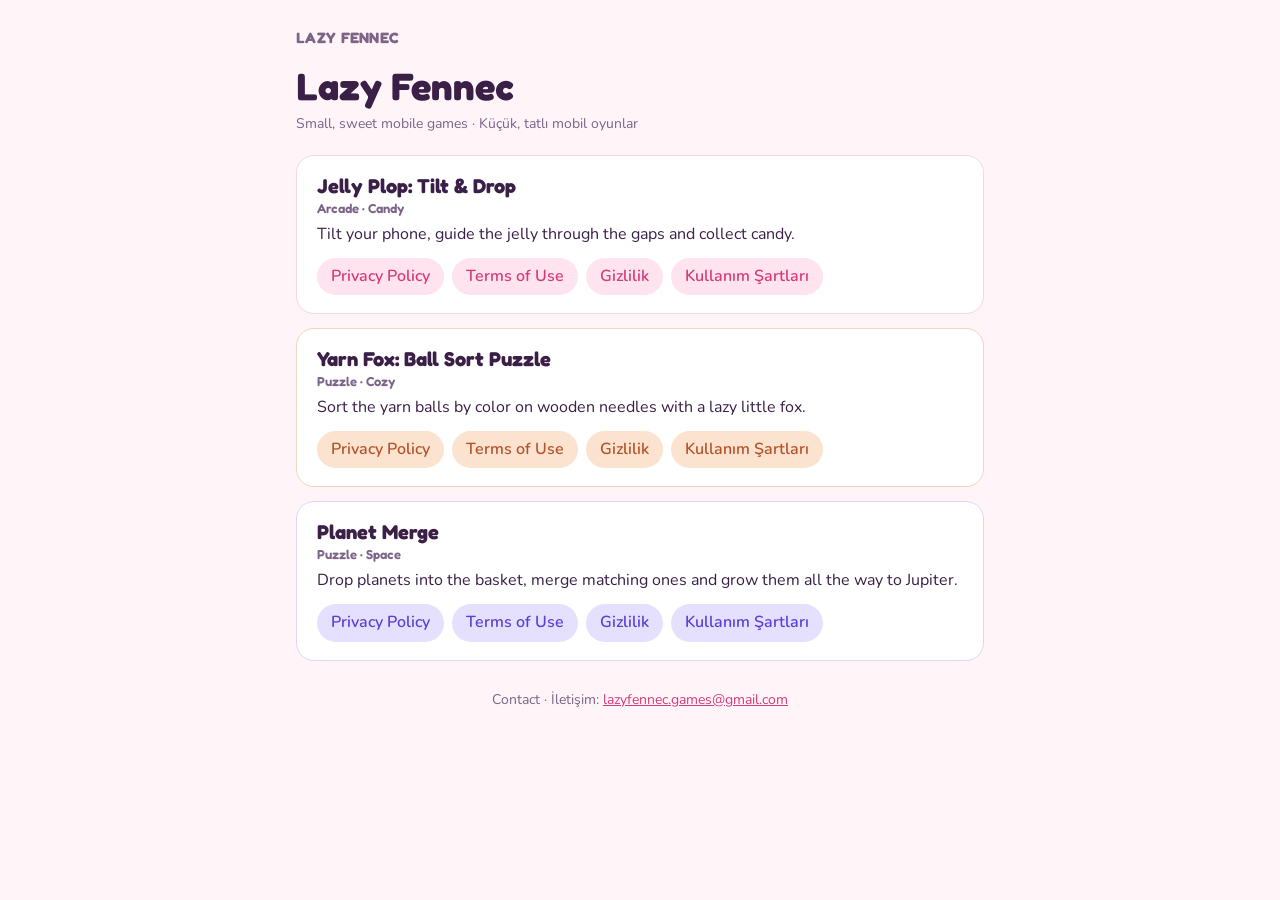
==== index.html @ 968c1bc0 "Add Yarn Fox game card to index.html" ====
<!doctype html><html lang="en"><head><meta charset="utf-8"><meta name="viewport" content="width=device-width,initial-scale=1,viewport-fit=cover">
<title>Lazy Fennec</title><meta name="description" content="Lazy Fennec – small, sweet mobile games">
<link rel="preconnect" href="https://fonts.googleapis.com"><link rel="preconnect" href="https://fonts.gstatic.com" crossorigin>
<link rel="stylesheet" href="https://fonts.googleapis.com/css2?family=Fredoka:wght@600;700&family=Nunito:wght@400;600;700&display=swap">
<style>
:root{--bg:#FFF4F8;--card:#FFFFFF;--ink:#3A1F47;--soft:#7B6488;--line:#F3D7E4;--pink:#D63A78;--chip:#FFE3EF}
@media (prefers-color-scheme:dark){:root{--bg:#1E1426;--card:#2A1D35;--ink:#F6E9F2;--soft:#BBA5C8;--line:#3D2B4B;--pink:#FF7AAE;--chip:#3A2848}}
*{box-sizing:border-box}
body{margin:0;background:var(--bg);color:var(--ink);font:16px/1.6 "Nunito",system-ui,-apple-system,"Segoe UI",Roboto,sans-serif}
.wrap{max-width:720px;margin:0 auto;padding:28px max(16px,env(safe-area-inset-left)) 56px}
header{display:flex;flex-wrap:wrap;gap:12px;align-items:center;justify-content:space-between;margin-bottom:18px}
.brand{font:700 15px "Fredoka",system-ui,sans-serif;color:var(--soft);text-decoration:none;letter-spacing:.02em}
.langs{display:flex;gap:6px}
.langs button{font:600 14px "Fredoka",system-ui,sans-serif;border:1.5px solid var(--pink);background:transparent;color:var(--pink);border-radius:999px;padding:5px 14px;cursor:pointer}
.langs button[aria-pressed=true]{background:var(--pink);color:#fff}
h1{font:700 clamp(28px,6vw,38px)/1.15 "Fredoka",system-ui,sans-serif;margin:0 0 4px}
.game{font:600 17px "Fredoka",system-ui,sans-serif;color:var(--pink);margin:0}
.updated{color:var(--soft);font-size:14px;margin:4px 0 20px}
section{background:var(--card);border:1px solid var(--line);border-radius:18px;padding:18px 20px;margin:14px 0}
h2{font:600 20px "Fredoka",system-ui,sans-serif;margin:0 0 6px}
p{margin:8px 0}
a{color:var(--pink)}
.intro p{font-size:17px}
footer{color:var(--soft);font-size:14px;margin-top:28px;text-align:center}
.cards{display:grid;gap:14px}
.card{display:block;background:var(--card);border:1px solid var(--line);border-radius:18px;padding:18px 20px;text-decoration:none;color:var(--ink)}
.card b{font:700 20px "Fredoka",system-ui,sans-serif;display:block}
.links{display:flex;flex-wrap:wrap;gap:8px;margin-top:10px}
.links a{background:var(--chip);border-radius:999px;padding:6px 14px;text-decoration:none;font-weight:600}
body.space{--bg:#F3F1FF;--line:#DCD6FA;--pink:#5B3FD6;--chip:#E6E0FF;--soft:#6E6890}
@media (prefers-color-scheme:dark){body.space{--bg:#0F0E24;--card:#1A1838;--ink:#ECEAFF;--soft:#A9A4D6;--line:#2E2A5A;--pink:#A48CFF;--chip:#2A2556}}
body.space .wrap{background:radial-gradient(circle at 85% 0,rgba(164,140,255,.18),transparent 45%)}
.card .tag{font:600 13px "Fredoka",system-ui,sans-serif;color:var(--soft);display:block;margin:2px 0 6px}
.card.space{border-color:#DCD6FA}.card.space .links a{background:#E6E0FF;color:#5B3FD6}
@media (prefers-color-scheme:dark){.card.space .links a{background:#2A2556;color:#C3B4FF}}
.card.yarn{border-color:#F0D6BC}.card.yarn .links a{background:#FBE3CF;color:#B4532A}
@media (prefers-color-scheme:dark){.card.yarn .links a{background:#3D2B22;color:#FFB892}}
</style></head><body><div class="wrap">
<header><span class="brand">LAZY FENNEC</span></header>
<h1>Lazy Fennec</h1><p class="updated">Small, sweet mobile games · Küçük, tatlı mobil oyunlar</p>
<div class="cards"><div class="card"><b>Jelly Plop: Tilt &amp; Drop</b><span class="tag">Arcade · Candy</span>Tilt your phone, guide the jelly through the gaps and collect candy.
<div class="links"><a href="jellyplop/privacy.html">Privacy Policy</a><a href="jellyplop/terms.html">Terms of Use</a><a href="jellyplop/privacy.html?lang=tr">Gizlilik</a><a href="jellyplop/terms.html?lang=tr">Kullanım Şartları</a></div></div>
<div class="card yarn"><b>Yarn Fox: Ball Sort Puzzle</b><span class="tag">Puzzle · Cozy</span>Sort the yarn balls by color on wooden needles with a lazy little fox.
<div class="links"><a href="yarnfox/privacy.html">Privacy Policy</a><a href="yarnfox/terms.html">Terms of Use</a><a href="yarnfox/privacy.html?lang=tr">Gizlilik</a><a href="yarnfox/terms.html?lang=tr">Kullanım Şartları</a></div></div>
<div class="card space"><b>Planet Merge</b><span class="tag">Puzzle · Space</span>Drop planets into the basket, merge matching ones and grow them all the way to Jupiter.
<div class="links"><a href="planetmerge/privacy.html">Privacy Policy</a><a href="planetmerge/terms.html">Terms of Use</a><a href="planetmerge/privacy.html?lang=tr">Gizlilik</a><a href="planetmerge/terms.html?lang=tr">Kullanım Şartları</a></div></div></div>
<footer>Contact · İletişim: <a href="mailto:lazyfennec.games@gmail.com">lazyfennec.games@gmail.com</a></footer></div></body></html>
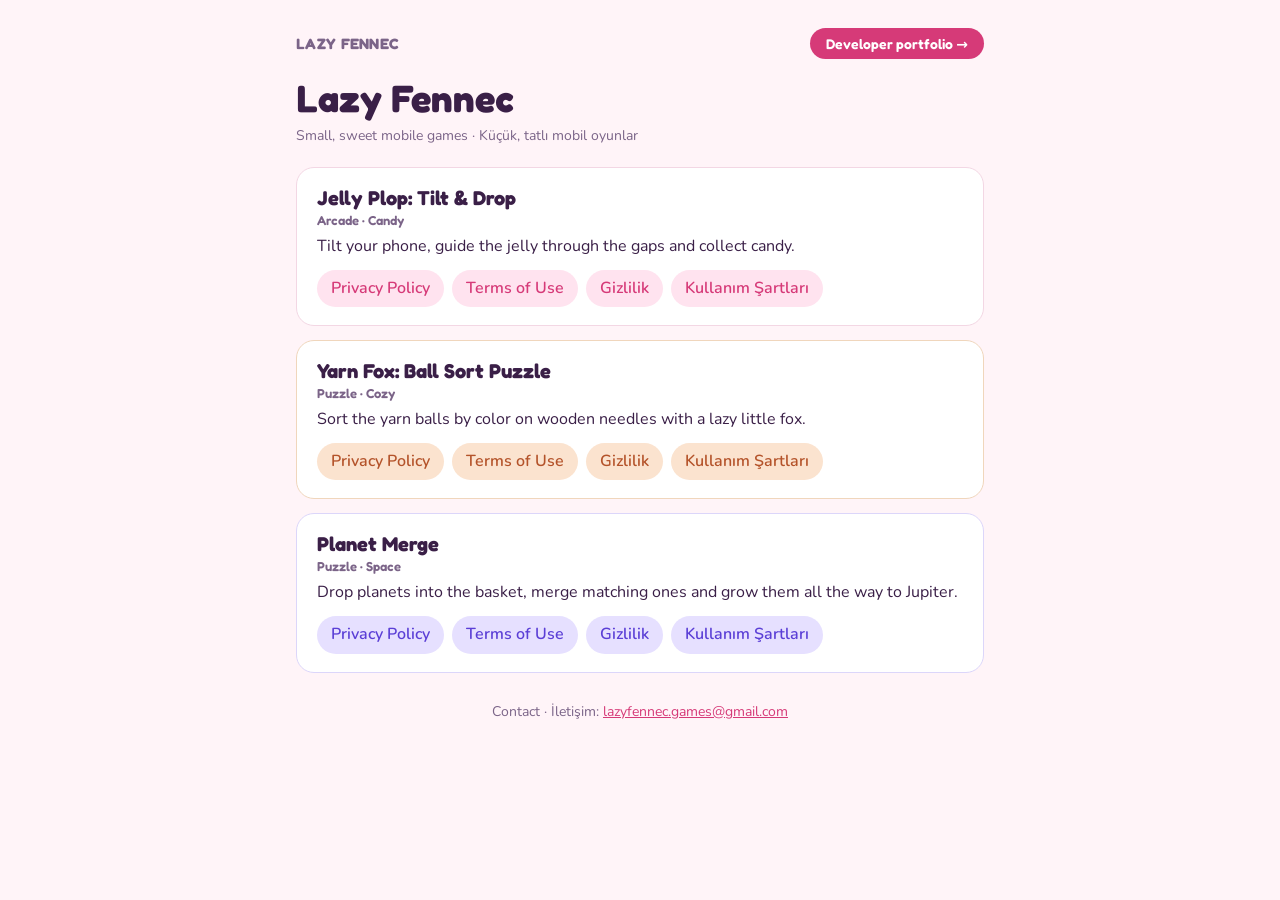
==== commit b4bc983b: "Add developer portfolio link to header" ====
--- a/index.html
+++ b/index.html
@@ -27,6 +27,8 @@
 .card b{font:700 20px "Fredoka",system-ui,sans-serif;display:block}
 .links{display:flex;flex-wrap:wrap;gap:8px;margin-top:10px}
 .links a{background:var(--chip);border-radius:999px;padding:6px 14px;text-decoration:none;font-weight:600}
+.pf{font:600 14px "Fredoka",system-ui,sans-serif;background:var(--pink);color:#fff;border-radius:999px;padding:7px 16px;text-decoration:none}
+.pf:hover{opacity:.9}
 body.space{--bg:#F3F1FF;--line:#DCD6FA;--pink:#5B3FD6;--chip:#E6E0FF;--soft:#6E6890}
 @media (prefers-color-scheme:dark){body.space{--bg:#0F0E24;--card:#1A1838;--ink:#ECEAFF;--soft:#A9A4D6;--line:#2E2A5A;--pink:#A48CFF;--chip:#2A2556}}
 body.space .wrap{background:radial-gradient(circle at 85% 0,rgba(164,140,255,.18),transparent 45%)}
@@ -36,7 +38,7 @@
 .card.yarn{border-color:#F0D6BC}.card.yarn .links a{background:#FBE3CF;color:#B4532A}
 @media (prefers-color-scheme:dark){.card.yarn .links a{background:#3D2B22;color:#FFB892}}
 </style></head><body><div class="wrap">
-<header><span class="brand">LAZY FENNEC</span></header>
+<header><span class="brand">LAZY FENNEC</span><a class="pf" href="portfolio/">Developer portfolio →</a></header>
 <h1>Lazy Fennec</h1><p class="updated">Small, sweet mobile games · Küçük, tatlı mobil oyunlar</p>
 <div class="cards"><div class="card"><b>Jelly Plop: Tilt &amp; Drop</b><span class="tag">Arcade · Candy</span>Tilt your phone, guide the jelly through the gaps and collect candy.
 <div class="links"><a href="jellyplop/privacy.html">Privacy Policy</a><a href="jellyplop/terms.html">Terms of Use</a><a href="jellyplop/privacy.html?lang=tr">Gizlilik</a><a href="jellyplop/terms.html?lang=tr">Kullanım Şartları</a></div></div>
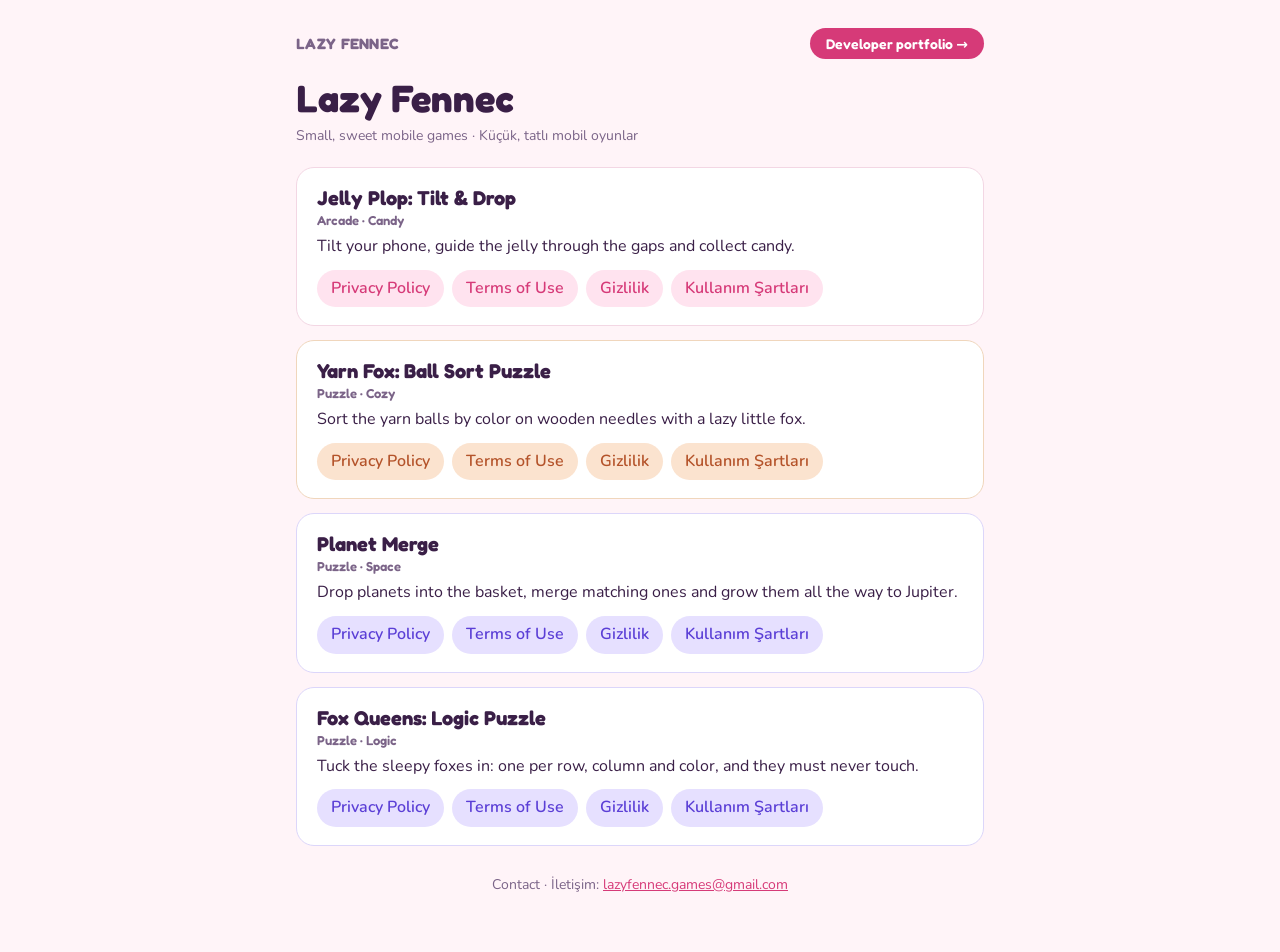
==== commit 02532e34: "Add new game cards and links in index.html" ====
--- a/index.html
+++ b/index.html
@@ -45,5 +45,7 @@
 <div class="card yarn"><b>Yarn Fox: Ball Sort Puzzle</b><span class="tag">Puzzle · Cozy</span>Sort the yarn balls by color on wooden needles with a lazy little fox.
 <div class="links"><a href="yarnfox/privacy.html">Privacy Policy</a><a href="yarnfox/terms.html">Terms of Use</a><a href="yarnfox/privacy.html?lang=tr">Gizlilik</a><a href="yarnfox/terms.html?lang=tr">Kullanım Şartları</a></div></div>
 <div class="card space"><b>Planet Merge</b><span class="tag">Puzzle · Space</span>Drop planets into the basket, merge matching ones and grow them all the way to Jupiter.
-<div class="links"><a href="planetmerge/privacy.html">Privacy Policy</a><a href="planetmerge/terms.html">Terms of Use</a><a href="planetmerge/privacy.html?lang=tr">Gizlilik</a><a href="planetmerge/terms.html?lang=tr">Kullanım Şartları</a></div></div></div>
+<div class="links"><a href="planetmerge/privacy.html">Privacy Policy</a><a href="planetmerge/terms.html">Terms of Use</a><a href="planetmerge/privacy.html?lang=tr">Gizlilik</a><a href="planetmerge/terms.html?lang=tr">Kullanım Şartları</a></div></div>
+<div class="card space"><b>Fox Queens: Logic Puzzle</b><span class="tag">Puzzle · Logic</span>Tuck the sleepy foxes in: one per row, column and color, and they must never touch.
+<div class="links"><a href="foxqueens/privacy.html">Privacy Policy</a><a href="foxqueens/terms.html">Terms of Use</a><a href="foxqueens/privacy.html?lang=tr">Gizlilik</a><a href="foxqueens/terms.html?lang=tr">Kullanım Şartları</a></div></div></div>
 <footer>Contact · İletişim: <a href="mailto:lazyfennec.games@gmail.com">lazyfennec.games@gmail.com</a></footer></div></body></html>
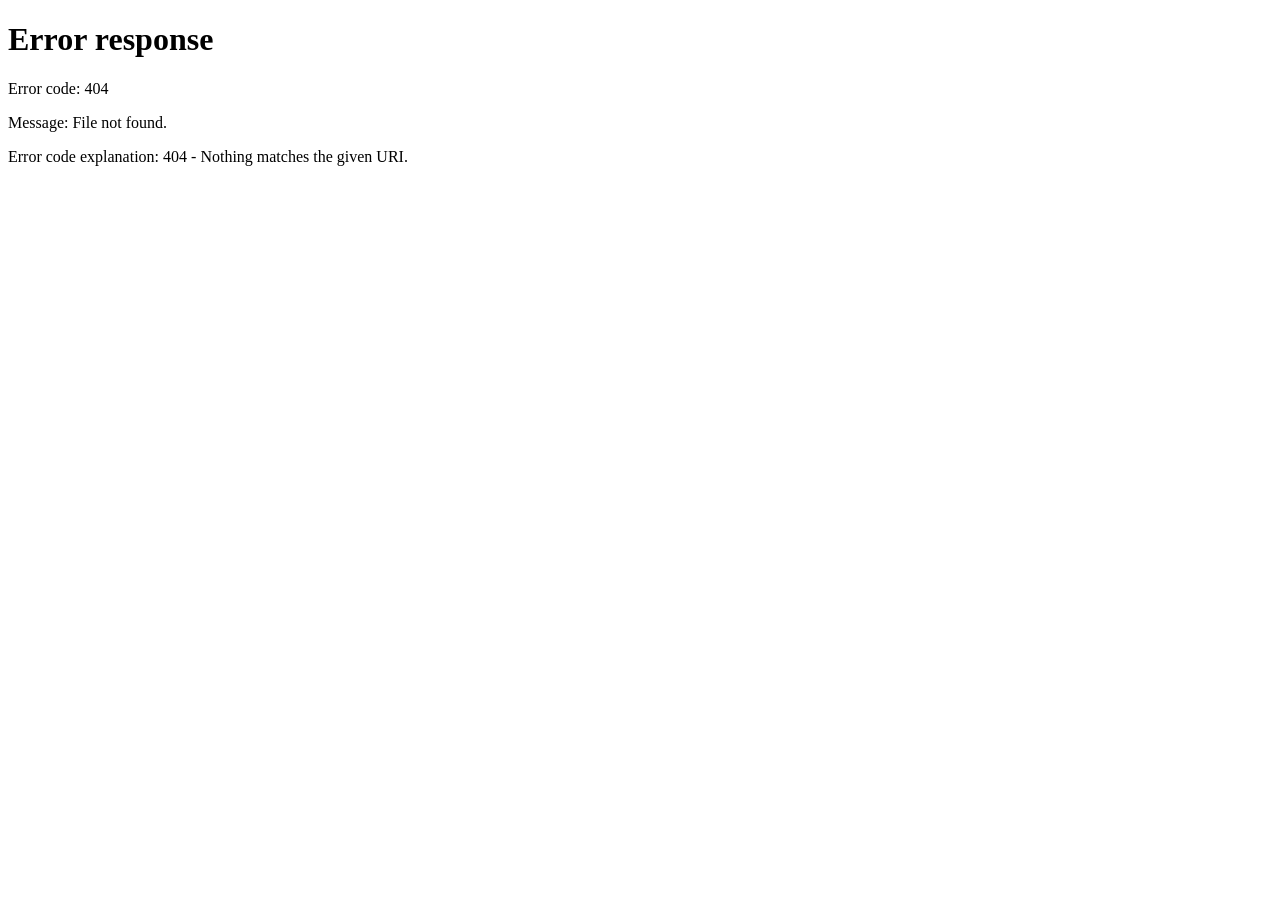
==== commit 30c50878: "Yeni kişisel site: ana sayfa (TR)" ====
--- a/index.html
+++ b/index.html
@@ -1,51 +1,476 @@
-<!doctype html><html lang="en"><head><meta charset="utf-8"><meta name="viewport" content="width=device-width,initial-scale=1,viewport-fit=cover">
-<title>Lazy Fennec</title><meta name="description" content="Lazy Fennec – small, sweet mobile games">
-<link rel="preconnect" href="https://fonts.googleapis.com"><link rel="preconnect" href="https://fonts.gstatic.com" crossorigin>
-<link rel="stylesheet" href="https://fonts.googleapis.com/css2?family=Fredoka:wght@600;700&family=Nunito:wght@400;600;700&display=swap">
-<style>
-:root{--bg:#FFF4F8;--card:#FFFFFF;--ink:#3A1F47;--soft:#7B6488;--line:#F3D7E4;--pink:#D63A78;--chip:#FFE3EF}
-@media (prefers-color-scheme:dark){:root{--bg:#1E1426;--card:#2A1D35;--ink:#F6E9F2;--soft:#BBA5C8;--line:#3D2B4B;--pink:#FF7AAE;--chip:#3A2848}}
-*{box-sizing:border-box}
-body{margin:0;background:var(--bg);color:var(--ink);font:16px/1.6 "Nunito",system-ui,-apple-system,"Segoe UI",Roboto,sans-serif}
-.wrap{max-width:720px;margin:0 auto;padding:28px max(16px,env(safe-area-inset-left)) 56px}
-header{display:flex;flex-wrap:wrap;gap:12px;align-items:center;justify-content:space-between;margin-bottom:18px}
-.brand{font:700 15px "Fredoka",system-ui,sans-serif;color:var(--soft);text-decoration:none;letter-spacing:.02em}
-.langs{display:flex;gap:6px}
-.langs button{font:600 14px "Fredoka",system-ui,sans-serif;border:1.5px solid var(--pink);background:transparent;color:var(--pink);border-radius:999px;padding:5px 14px;cursor:pointer}
-.langs button[aria-pressed=true]{background:var(--pink);color:#fff}
-h1{font:700 clamp(28px,6vw,38px)/1.15 "Fredoka",system-ui,sans-serif;margin:0 0 4px}
-.game{font:600 17px "Fredoka",system-ui,sans-serif;color:var(--pink);margin:0}
-.updated{color:var(--soft);font-size:14px;margin:4px 0 20px}
-section{background:var(--card);border:1px solid var(--line);border-radius:18px;padding:18px 20px;margin:14px 0}
-h2{font:600 20px "Fredoka",system-ui,sans-serif;margin:0 0 6px}
-p{margin:8px 0}
-a{color:var(--pink)}
-.intro p{font-size:17px}
-footer{color:var(--soft);font-size:14px;margin-top:28px;text-align:center}
-.cards{display:grid;gap:14px}
-.card{display:block;background:var(--card);border:1px solid var(--line);border-radius:18px;padding:18px 20px;text-decoration:none;color:var(--ink)}
-.card b{font:700 20px "Fredoka",system-ui,sans-serif;display:block}
-.links{display:flex;flex-wrap:wrap;gap:8px;margin-top:10px}
-.links a{background:var(--chip);border-radius:999px;padding:6px 14px;text-decoration:none;font-weight:600}
-.pf{font:600 14px "Fredoka",system-ui,sans-serif;background:var(--pink);color:#fff;border-radius:999px;padding:7px 16px;text-decoration:none}
-.pf:hover{opacity:.9}
-body.space{--bg:#F3F1FF;--line:#DCD6FA;--pink:#5B3FD6;--chip:#E6E0FF;--soft:#6E6890}
-@media (prefers-color-scheme:dark){body.space{--bg:#0F0E24;--card:#1A1838;--ink:#ECEAFF;--soft:#A9A4D6;--line:#2E2A5A;--pink:#A48CFF;--chip:#2A2556}}
-body.space .wrap{background:radial-gradient(circle at 85% 0,rgba(164,140,255,.18),transparent 45%)}
-.card .tag{font:600 13px "Fredoka",system-ui,sans-serif;color:var(--soft);display:block;margin:2px 0 6px}
-.card.space{border-color:#DCD6FA}.card.space .links a{background:#E6E0FF;color:#5B3FD6}
-@media (prefers-color-scheme:dark){.card.space .links a{background:#2A2556;color:#C3B4FF}}
-.card.yarn{border-color:#F0D6BC}.card.yarn .links a{background:#FBE3CF;color:#B4532A}
-@media (prefers-color-scheme:dark){.card.yarn .links a{background:#3D2B22;color:#FFB892}}
-</style></head><body><div class="wrap">
-<header><span class="brand">LAZY FENNEC</span><a class="pf" href="portfolio/">Developer portfolio →</a></header>
-<h1>Lazy Fennec</h1><p class="updated">Small, sweet mobile games · Küçük, tatlı mobil oyunlar</p>
-<div class="cards"><div class="card"><b>Jelly Plop: Tilt &amp; Drop</b><span class="tag">Arcade · Candy</span>Tilt your phone, guide the jelly through the gaps and collect candy.
-<div class="links"><a href="jellyplop/privacy.html">Privacy Policy</a><a href="jellyplop/terms.html">Terms of Use</a><a href="jellyplop/privacy.html?lang=tr">Gizlilik</a><a href="jellyplop/terms.html?lang=tr">Kullanım Şartları</a></div></div>
-<div class="card yarn"><b>Yarn Fox: Ball Sort Puzzle</b><span class="tag">Puzzle · Cozy</span>Sort the yarn balls by color on wooden needles with a lazy little fox.
-<div class="links"><a href="yarnfox/privacy.html">Privacy Policy</a><a href="yarnfox/terms.html">Terms of Use</a><a href="yarnfox/privacy.html?lang=tr">Gizlilik</a><a href="yarnfox/terms.html?lang=tr">Kullanım Şartları</a></div></div>
-<div class="card space"><b>Planet Merge</b><span class="tag">Puzzle · Space</span>Drop planets into the basket, merge matching ones and grow them all the way to Jupiter.
-<div class="links"><a href="planetmerge/privacy.html">Privacy Policy</a><a href="planetmerge/terms.html">Terms of Use</a><a href="planetmerge/privacy.html?lang=tr">Gizlilik</a><a href="planetmerge/terms.html?lang=tr">Kullanım Şartları</a></div></div>
-<div class="card space"><b>Fox Queens: Logic Puzzle</b><span class="tag">Puzzle · Logic</span>Tuck the sleepy foxes in: one per row, column and color, and they must never touch.
-<div class="links"><a href="foxqueens/privacy.html">Privacy Policy</a><a href="foxqueens/terms.html">Terms of Use</a><a href="foxqueens/privacy.html?lang=tr">Gizlilik</a><a href="foxqueens/terms.html?lang=tr">Kullanım Şartları</a></div></div></div>
-<footer>Contact · İletişim: <a href="mailto:lazyfennec.games@gmail.com">lazyfennec.games@gmail.com</a></footer></div></body></html>
+<!-- lf-static -->
+<!DOCTYPE html>
+<html lang="tr" dir="ltr">
+<head>
+    <meta charset="utf-8" />
+    <meta name="viewport" content="width=device-width, initial-scale=1" />
+    <title>Lazy Fennec &#xB7; Mahsa Omidvar &#xB7; Oyun, uygulama ve web</title>
+    <meta name="description" content="Lazy Fennec &#xB7; Mahsa Omidvar. Mobil oyun, mobil uygulama ve web sitesi geli&#x15F;tirme. Unity, Flutter ve .NET ile fikirden yay&#x131;na." />
+    <meta name="theme-color" content="#0F0D17" />
+    <meta property="og:title" content="Lazy Fennec · Mahsa Omidvar" />
+    <meta property="og:description" content="Oyun gibi hissettiren dijital &#xFC;r&#xFC;nler: mobil oyun, uygulama ve web." />
+    <meta property="og:type" content="website" />
+        <link rel="canonical" href="https://lazyfennecgames.github.io/" />
+        <link rel="alternate" hreflang="tr" href="https://lazyfennecgames.github.io/" />
+        <link rel="alternate" hreflang="en" href="https://lazyfennecgames.github.io/en/" />
+        <link rel="alternate" hreflang="fa" href="https://lazyfennecgames.github.io/fa/" />
+        <link rel="alternate" hreflang="x-default" href="https://lazyfennecgames.github.io/" />
+    <link rel="icon" href="/img/favicon.svg" type="image/svg+xml" />
+    <link rel="preconnect" href="https://fonts.googleapis.com" />
+    <link rel="preconnect" href="https://fonts.gstatic.com" crossorigin />
+    <link href="https://fonts.googleapis.com/css2?family=Bricolage+Grotesque:opsz,wght@12..96,600;12..96,800&family=Inter:wght@400;500;600&family=JetBrains+Mono:wght@400;600&display=swap" rel="stylesheet" />
+    <link rel="stylesheet" href="/css/site.css?v=y_Yrfu619B63tfsXi2c927QHI7N6H-RqmNzxObJ-59g" />
+    <script>
+        document.documentElement.classList.add('js');
+        // Gece / gündüz: son seçimi hatırla (varsayılan gece). Sayfa çizilmeden önce ayarlanır, renk sıçraması olmaz.
+        (function () { var t = 'night'; try { t = localStorage.getItem('lf-theme') === 'day' ? 'day' : 'night'; } catch (e) { } document.documentElement.setAttribute('data-theme', t); })();
+        // JavaScript'te kullanılan, seçili dildeki metinler
+        window.LF_I18N = {"hud":["\u00C7\u00D6L TARANIYOR\u2026","B\u0130R KAKT\u00DCS \u00B7 T\u0130LK\u0130 DE\u011E\u0130L","TURUNCU\u2026 AMA SADECE B\u0130R TA\u015E","SADECE YILDIZLAR","DUR! ORADA B\u0130R \u015EEY VAR","\u25CF FENNEC BULUNDU \u00B7 UYUYOR"],"form":{"sending":"G\u00F6nderiliyor\u2026","ok":"Mesaj\u0131n ula\u015Ft\u0131! Tilki uyand\u0131, en k\u0131sa s\u00FCrede d\u00F6n\u00FC\u015F yapaca\u011F\u0131m.","fail":"Mesaj \u015Fu an g\u00F6nderilemedi. Bana do\u011Frudan e-postayla yazabilirsin.","fix":"Birka\u00E7 alan\u0131 kontrol eder misin?","network":"Ba\u011Flant\u0131 kurulamad\u0131. Bana do\u011Frudan e-postayla yazabilirsin."},"theme":{"toDay":"G\u00FCnd\u00FCz moduna ge\u00E7","toNight":"Gece moduna ge\u00E7"}};
+    </script>
+        <script>
+            window.LF_STATIC = {"formEndpoint":"","email":"lazyfennec.games@gmail.com","mailOpened":"E-posta uygulaman a\u00E7\u0131ld\u0131; mesaj\u0131 oradan g\u00F6nderebilirsin.","lang":"tr","errors":{"name":"Ad\u0131n\u0131 yazar m\u0131s\u0131n?","email":"E-posta adresin gerekli.","emailInvalid":"Bu e-posta adresi ge\u00E7erli g\u00F6r\u00FCnm\u00FCyor.","message":"Birka\u00E7 c\u00FCmleyle projenden bahset.","messageLength":"Mesaj\u0131n 10 ile 3000 karakter aras\u0131nda olmal\u0131.","consent":"Devam etmek i\u00E7in onay kutusunu i\u015Faretle."}};
+            // Ana sayfa (TR) ilk kez açılıyorsa tarayıcı diline göre İngilizce/Farsça sürüme yönlendir
+            (function () {
+                var cur = 'tr', pick = null;
+                try { pick = localStorage.getItem('lf-lang'); } catch (e) { }
+                if (cur !== 'tr') { try { localStorage.setItem('lf-lang', cur); } catch (e) { } return; }
+                if (pick === 'tr') return;
+                if (!pick) { var n = (navigator.language || '').toLowerCase(); pick = n.indexOf('tr') === 0 ? 'tr' : n.indexOf('fa') === 0 ? 'fa' : 'en'; }
+                if (pick === 'en' || pick === 'fa') location.replace('/' + pick + '/');
+            })();
+        </script>
+</head>
+<body class="lf-static-page">
+    <header class="lf-nav" id="lf-nav">
+        <nav class="lf-nav__inner" aria-label="Lazy Fennec">
+            <a href="#ust" class="lf-brand" data-top dir="ltr">
+                <svg width="36" height="36" viewBox="0 0 64 64" aria-hidden="true"><path d="M10 6 L26 26 L14 34 Z" fill="#FF8A3D"/><path d="M54 6 L38 26 L50 34 Z" fill="#FF8A3D"/><path d="M14 13 L22 25 L16 29 Z" fill="#FFD9BE"/><path d="M50 13 L42 25 L48 29 Z" fill="#FFD9BE"/><path d="M12 30 Q32 18 52 30 L44 50 Q32 60 20 50 Z" fill="#FF8A3D"/><path d="M22 40 q3 2 6 0" stroke="#1A0F05" stroke-width="2.2" fill="none" stroke-linecap="round"/><path d="M36 40 q3 2 6 0" stroke="#1A0F05" stroke-width="2.2" fill="none" stroke-linecap="round"/><circle cx="32" cy="49" r="2.6" fill="#1A0F05"/></svg>
+                <span class="lf-brand__text"><strong>Lazy Fennec</strong><small>by Mahsa Omidvar</small></span>
+            </a>
+            <div class="lf-nav__links">
+                <a href="#hizmetler">Hizmetler</a>
+                <a href="#oyunlar">Oyunlar</a>
+                <a href="#surec">S&#xFC;re&#xE7;</a>
+                <a href="#hakkimda">Hakk&#x131;mda</a>
+                <a href="#iletisim" class="lf-btn lf-btn--sm">Proje ba&#x15F;latal&#x131;m</a>
+            </div>
+        </nav>
+    </header>
+
+    <!-- Sağ alt köşe: dil ve gece/gündüz -->
+    <div class="lf-ctrl">
+        <nav class="lf-lang" aria-label="Dil">
+            <a href="/" data-lang="tr" lang="tr" hreflang="tr" title="Türkçe" class="is-on" aria-current="true">TR</a>
+            <a href="/en/" data-lang="en" lang="en" hreflang="en" title="English" class="">EN</a>
+            <a href="/fa/" data-lang="fa" lang="fa" hreflang="fa" title="فارسی" class="">FA</a>
+        </nav>
+        <button type="button" id="lf-theme" class="lf-theme" aria-label="G&#xFC;nd&#xFC;z moduna ge&#xE7;" title="G&#xFC;nd&#xFC;z moduna ge&#xE7;">
+            <svg class="lf-theme__sun" width="22" height="22" viewBox="0 0 24 24" aria-hidden="true"><circle cx="12" cy="12" r="4.6" fill="currentColor"/><g stroke="currentColor" stroke-width="2" stroke-linecap="round"><path d="M12 2.5v2.2M12 19.3v2.2M2.5 12h2.2M19.3 12h2.2M5.3 5.3l1.6 1.6M17.1 17.1l1.6 1.6M5.3 18.7l1.6-1.6M17.1 6.9l1.6-1.6"/></g></svg>
+        <svg class="lf-theme__moon" width="22" height="22" viewBox="0 0 24 24" aria-hidden="true"><path d="M20 14.6A8.5 8.5 0 0 1 9.4 4a8.5 8.5 0 1 0 10.6 10.6Z" fill="currentColor"/></svg>
+        </button>
+    </div>
+
+
+    
+<!-- Sabit arka plan: yıldızlar ve gezegenler (site bölümlerinin arkasında) -->
+<div class="lf-bg" aria-hidden="true">
+    <div class="lf-bg__far" id="lf-far"></div>
+    <div class="lf-bg__mid" id="lf-mid">
+        <svg class="lf-bg__ring lf-drift" width="230" height="230" viewBox="0 0 230 230"><circle cx="115" cy="115" r="62" fill="#FF8A3D" opacity=".92"/><circle cx="92" cy="94" r="12" fill="#FF9C59"/><circle cx="136" cy="134" r="9" fill="#E06F25"/><circle cx="128" cy="86" r="5" fill="#E06F25"/><ellipse cx="115" cy="118" rx="108" ry="24" fill="none" stroke="#6EA8FF" stroke-width="5" opacity=".75" transform="rotate(-16 115 118)"/></svg>
+        <svg class="lf-bg__blue lf-drift2" width="70" height="70" viewBox="0 0 70 70"><circle cx="35" cy="35" r="24" fill="#6EA8FF" opacity=".85"/><circle cx="27" cy="28" r="5" fill="#9CC3FF"/><circle cx="42" cy="44" r="3.5" fill="#4F86E0"/></svg>
+        <svg class="lf-bg__dot lf-drift2" width="26" height="26" viewBox="0 0 26 26"><circle cx="13" cy="13" r="9" fill="#FFD9BE" opacity=".7"/></svg>
+    </div>
+    <span class="lf-shoot" style="right: 8%; top: 10%"></span>
+    <span class="lf-shoot" style="right: 35%; top: 4%; animation-delay: 4.5s; width: 100px"></span>
+    <span class="lf-shoot" style="right: 18%; top: 46%; animation-delay: 7s; width: 80px"></span>
+</div>
+
+<!-- ====== DÜRBÜN GİRİŞİ: kaydırma ile oynayan tek kameralık film ====== -->
+<section id="ust" class="lf-film" aria-label="Lazy Fennec">
+    <div class="lf-film__stage">
+        <canvas id="lf-canvas" class="lf-film__canvas" aria-hidden="true"></canvas>
+
+        <div id="lf-title" class="lf-film__title">
+            <span class="lf-eyebrow lf-eyebrow--blue">LAZY FENNEC &#xB7; MAHSA OMIDVAR</span>
+            <p class="lf-film__headline">Uzaklarda biri<br /><span class="lf-orange">uyuyor.</span></p>
+            <p class="lf-film__sub">D&#xFC;rb&#xFC;n&#xFC; al, birlikte bulal&#x131;m.</p>
+            <span class="lf-film__cue lf-float">KAYDIR &#xB7; D&#xDC;RB&#xDC;N&#xDC; KALDIR &#x2193;</span>
+        </div>
+
+        <div id="lf-hud" class="lf-hud" aria-hidden="true">
+            <div class="lf-hud__top">
+                <span>GECE D&#xDC;RB&#xDC;N&#xDC;</span><i></i><span class="lf-blue">ZOOM</span><b id="lf-zoom">×8</b>
+            </div>
+            <div id="lf-hud-text" class="lf-hud__text"></div>
+        </div>
+
+            <div class="lf-cap lf-cap--bl" data-cap>
+                <span class="lf-cap__k lf-orange-soft">01 &#xB7; MOB&#x130;L OYUNLAR</span>
+                <strong>Fikirden Google Play&#x2019;e.</strong>
+                <span>Unity ile oynan&#x131;&#x15F;, seviye tasar&#x131;m&#x131;, reklam ve uygulama i&#xE7;i sat&#x131;n alma.</span>
+            </div>
+            <div class="lf-cap lf-cap--tr" data-cap>
+                <span class="lf-cap__k lf-blue">02 &#xB7; MOB&#x130;L UYGULAMALAR</span>
+                <strong>Sade, h&#x131;zl&#x131;, kullan&#x131;&#x15F;l&#x131;.</strong>
+                <span>Flutter ile i&#x15F;letmen ya da fikrin i&#xE7;in Android uygulamalar&#x131;.</span>
+            </div>
+            <div class="lf-cap lf-cap--bl" data-cap>
+                <span class="lf-cap__k lf-orange-soft">03 &#xB7; WEB</span>
+                <strong>Web siteleri.</strong>
+                <span>.NET ile h&#x131;zl&#x131;, mobil uyumlu ve kolay g&#xFC;ncellenen siteler.</span>
+            </div>
+            <div class="lf-cap lf-cap--tr" data-cap>
+                <span class="lf-cap__k lf-blue">04 &#xB7; RANDEVU OTOMASYONU</span>
+                <strong>Randevular kendi kendine y&#xFC;r&#xFC;s&#xFC;n.</strong>
+                <span>&#x130;&#x15F;letmeler i&#xE7;in online randevu, y&#xF6;netim paneli ve otomatik hat&#x131;rlatmalar.</span>
+            </div>
+
+        <div id="lf-hello" class="lf-cap lf-cap--hello">
+            <span class="lf-cap__k lf-blue">MERHABA</span>
+            <strong>Ben Mahsa.</strong>
+            <span></span>
+        </div>
+
+        <div id="lf-hero" class="lf-hero">
+            <div class="lf-hero__inner">
+                <div class="lf-hero__text">
+                    <span class="lf-eyebrow lf-eyebrow--blue">OYUN &#xB7; MOB&#x130;L UYGULAMA &#xB7; WEB</span>
+                    <h1 class="lf-hero__title">Oyun gibi<br />hissettiren<br /><span class="lf-orange">dijital &#xFC;r&#xFC;nler.</span></h1>
+                    <p class="lf-hero__lead">Ben Mahsa; bilgisayar m&#xFC;hendisi ve mobil oyun geli&#x15F;tiricisiyim. Oyun yaparken &#xF6;&#x11F;rendi&#x11F;im ak&#x131;c&#x131;l&#x131;&#x11F;&#x131; ve detaylara &#xF6;zeni uygulamalara ve web sitelerine de ta&#x15F;&#x131;yorum.</p>
+                    <div class="lf-actions">
+                        <a href="#iletisim" class="lf-btn">Proje ba&#x15F;latal&#x131;m &#x2192;</a>
+                        <a href="#oyunlar" class="lf-btn lf-btn--ghost">Oyunlar&#x131;m&#x131; g&#xF6;r</a>
+                    </div>
+                </div>
+                <div class="lf-hero__card-wrap">
+                    <div id="lf-card" class="lf-hero__card">
+                        <span class="lf-pill"><span class="lf-blue">●</span> yeni projelere a&#xE7;&#x131;k</span>
+                    </div>
+                </div>
+            </div>
+        </div>
+    </div>
+</section>
+
+<main class="lf-site">
+
+    <!-- HİZMETLER -->
+    <section id="hizmetler" class="lf-section lf-rev">
+        <div class="lf-section__head">
+            <div>
+                <span class="lf-eyebrow">01 / H&#x130;ZMETLER</span>
+                <h2 class="lf-h2">Neler yap&#x131;yorum?</h2>
+            </div>
+            <p class="lf-muted lf-section__intro">&#x130;ster bir oyun fikri olsun ister i&#x15F;letmen i&#xE7;in bir randevu otomasyonu: tasar&#x131;mdan yay&#x131;na kadar s&#xFC;reci u&#xE7;tan uca y&#xFC;r&#xFC;t&#xFC;yorum.</p>
+        </div>
+        <div class="lf-grid lf-grid--services">
+                <article class="lf-card lf-service">
+                    <div class="lf-service__top">
+                        <span class="lf-service__no">01</span>
+                        <span class="lf-mono lf-blue" dir="ltr">Unity &#xB7; C#</span>
+                    </div>
+                    <h3>Mobil oyun geli&#x15F;tirme</h3>
+                    <p>Hyper-casual ve bulmaca oyunlar&#x131;n&#x131; fikir a&#x15F;amas&#x131;ndan Google Play yay&#x131;n&#x131;na ta&#x15F;&#x131;yorum.</p>
+                    <ul>
+                            <li><span class="lf-orange">&#x2192;</span>Oynan&#x131;&#x15F;, seviye ve aray&#xFC;z tasar&#x131;m&#x131;</li>
+                            <li><span class="lf-orange">&#x2192;</span>AdMob reklamlar&#x131; ve uygulama i&#xE7;i sat&#x131;n alma</li>
+                            <li><span class="lf-orange">&#x2192;</span>Google Play yay&#x131;n&#x131; ve g&#xFC;ncellemeler</li>
+                    </ul>
+                </article>
+                <article class="lf-card lf-service">
+                    <div class="lf-service__top">
+                        <span class="lf-service__no">02</span>
+                        <span class="lf-mono lf-blue" dir="ltr">Flutter &#xB7; Android</span>
+                    </div>
+                    <h3>Mobil uygulama</h3>
+                    <p>&#x130;&#x15F;letmen ya da fikrin i&#xE7;in sade, h&#x131;zl&#x131; ve kolay kullan&#x131;lan uygulamalar geli&#x15F;tiriyorum.</p>
+                    <ul>
+                            <li><span class="lf-orange">&#x2192;</span>Aray&#xFC;z tasar&#x131;m&#x131; ve prototip</li>
+                            <li><span class="lf-orange">&#x2192;</span>Firebase ile giri&#x15F; ve veri</li>
+                            <li><span class="lf-orange">&#x2192;</span>Ma&#x11F;aza yay&#x131;n&#x131;</li>
+                    </ul>
+                </article>
+                <article class="lf-card lf-service">
+                    <div class="lf-service__top">
+                        <span class="lf-service__no">03</span>
+                        <span class="lf-mono lf-blue" dir="ltr">.NET &#xB7; HTML/CSS</span>
+                    </div>
+                    <h3>Web sitesi</h3>
+                    <p>&#x130;&#x15F;letmen ya da kendin i&#xE7;in h&#x131;zl&#x131;, mobil uyumlu ve kolay g&#xFC;ncellenen web siteleri yap&#x131;yorum.</p>
+                    <ul>
+                            <li><span class="lf-orange">&#x2192;</span>Mobil uyumlu, h&#x131;zl&#x131; tasar&#x131;m</li>
+                            <li><span class="lf-orange">&#x2192;</span>Kolay g&#xFC;ncellenen i&#xE7;erik</li>
+                            <li><span class="lf-orange">&#x2192;</span>Arama motorlar&#x131;na uygun yap&#x131;</li>
+                    </ul>
+                </article>
+                <article class="lf-card lf-service">
+                    <div class="lf-service__top">
+                        <span class="lf-service__no">04</span>
+                        <span class="lf-mono lf-blue" dir="ltr">Firebase &#xB7; Web</span>
+                    </div>
+                    <h3>Randevu otomasyonu</h3>
+                    <p>&#x130;&#x15F;letmeler i&#xE7;in online randevu alma, takvim y&#xF6;netimi ve otomatik hat&#x131;rlatmalar&#x131; tek sistemde topluyorum.</p>
+                    <ul>
+                            <li><span class="lf-orange">&#x2192;</span>Online randevu takvimi</li>
+                            <li><span class="lf-orange">&#x2192;</span>Y&#xF6;netim paneli</li>
+                            <li><span class="lf-orange">&#x2192;</span>Otomatik WhatsApp hat&#x131;rlatmalar&#x131;</li>
+                    </ul>
+                </article>
+                <article class="lf-card lf-service">
+                    <div class="lf-service__top">
+                        <span class="lf-service__no">05</span>
+                        <span class="lf-mono lf-blue" dir="ltr">Unity &#xB7; Web</span>
+                    </div>
+                    <h3>Hata d&#xFC;zeltme ve destek</h3>
+                    <p>Yar&#x131;m kalm&#x131;&#x15F; ya da sorun &#xE7;&#x131;karan projeni toparlay&#x131;p yeniden yoluna sokuyorum.</p>
+                    <ul>
+                            <li><span class="lf-orange">&#x2192;</span>Hata ay&#x131;klama ve performans iyile&#x15F;tirme</li>
+                            <li><span class="lf-orange">&#x2192;</span>Yeni &#xF6;zellik ekleme</li>
+                            <li><span class="lf-orange">&#x2192;</span>Yay&#x131;n sonras&#x131; bak&#x131;m</li>
+                    </ul>
+                </article>
+        </div>
+    </section>
+
+    <!-- OYUNLAR -->
+    <section id="oyunlar" class="lf-section lf-rev">
+        <div class="lf-section__head">
+            <div>
+                <span class="lf-eyebrow">02 / OYUNLAR</span>
+                <h2 class="lf-h2">Yay&#x131;ndaki ve yoldaki oyunlar&#x131;m.</h2>
+            </div>
+            <p class="lf-muted lf-section__intro">Hepsini Lazy Fennec ad&#x131;yla, tasar&#x131;m&#x131;ndan koduna kendim geli&#x15F;tiriyorum.</p>
+        </div>
+        <div class="lf-grid lf-grid--games">
+                <article class="lf-card lf-game" data-cat="mobil-oyunlar">
+                    <div class="lf-game__art" style="background: #1F1A3A">
+                            <span class="lf-pill lf-pill--dark">Mobil oyunlar</span>
+                            <div class="lf-float">
+                                        <svg width="140" height="140" viewBox="0 0 140 140" aria-hidden="true"><ellipse cx="70" cy="74" rx="66" ry="16" fill="none" stroke="#6EA8FF" stroke-width="5" opacity=".7"/><circle cx="70" cy="70" r="42" fill="#FF8A3D"/><circle cx="56" cy="58" r="8" fill="#FF9C59"/><circle cx="84" cy="82" r="6" fill="#E06F25"/><path d="M8 78 Q70 98 132 78" fill="none" stroke="#6EA8FF" stroke-width="5"/></svg>
+                            </div>
+                    </div>
+                    <div class="lf-game__body">
+                        <div class="lf-game__title">
+                            <h3 dir="auto">Planet Merge</h3>
+                                <span class="lf-status lf-status--live">&#x25CF; Google Play&#x2019;de</span>
+                        </div>
+                        <p>Ayn&#x131; gezegenleri birle&#x15F;tir, J&#xFC;piter&#x2019;e ula&#x15F;. Fizik tabanl&#x131; birle&#x15F;tirme, g&#xFC;&#xE7;lendiriciler ve uygulama i&#xE7;i sat&#x131;n alma i&#xE7;eriyor.</p>
+                            <div class="lf-tags">
+                                    <span>Unity</span>
+                                    <span>AdMob</span>
+                                    <span>IAP</span>
+                            </div>
+                        <div class="lf-game__cta">
+                                <a class="lf-btn lf-btn--sm" href="https://play.google.com/store/apps/details?id=com.lazyfennec.planetmerge" target="_blank" rel="noopener">Google Play&#x2019;de a&#xE7; &#x2197;</a>
+                        </div>
+                    </div>
+                </article>
+                <article class="lf-card lf-game" data-cat="mobil-oyunlar">
+                    <div class="lf-game__art" style="background: #3A1A2A">
+                            <span class="lf-pill lf-pill--dark">Mobil oyunlar</span>
+                            <div class="lf-float">
+                                        <svg width="140" height="140" viewBox="0 0 140 140" aria-hidden="true"><circle cx="70" cy="70" r="46" fill="#E85D8A"/><path d="M34 46 Q70 70 104 44 M28 72 Q70 96 112 70 M38 100 Q70 112 100 98 M54 26 Q40 70 58 114 M86 26 Q100 70 82 114" fill="none" stroke="#FFC2D6" stroke-width="4" stroke-linecap="round"/><path d="M110 98 Q130 110 122 130" fill="none" stroke="#E85D8A" stroke-width="5" stroke-linecap="round"/></svg>
+                            </div>
+                    </div>
+                    <div class="lf-game__body">
+                        <div class="lf-game__title">
+                            <h3 dir="auto">Yarn Fox: Ball Sort Puzzle</h3>
+                                <span class="lf-status ">Kapal&#x131; test</span>
+                        </div>
+                        <p>Y&#xFC;n yumaklar&#x131;n&#x131; renklerine g&#xF6;re s&#x131;rala. Giderek zorla&#x15F;an seviyeler ve &#xE7;&#xF6;z&#xFC;c&#xFC; algoritmayla &#xE7;al&#x131;&#x15F;an bir ipucu sistemi var.</p>
+                            <div class="lf-tags">
+                                    <span>Unity</span>
+                                    <span>Bulmaca</span>
+                                    <span>Seviye tasar&#x131;m&#x131;</span>
+                            </div>
+                        <div class="lf-game__cta">
+                                <span class="lf-muted lf-small">Yak&#x131;nda Google Play&#x2019;de</span>
+                        </div>
+                    </div>
+                </article>
+                <article class="lf-card lf-game" data-cat="mobil-oyunlar">
+                    <div class="lf-game__art" style="background: #3A1630">
+                            <span class="lf-pill lf-pill--dark">Mobil oyunlar</span>
+                            <div class="lf-float">
+                                        <svg width="140" height="140" viewBox="0 0 140 140" aria-hidden="true"><path d="M22 104 Q14 54 52 40 Q70 30 90 40 Q128 54 118 104 Q70 118 22 104 Z" fill="#FF7FBF"/><ellipse cx="54" cy="58" rx="10" ry="6" fill="#FFD1E8"/><circle cx="56" cy="80" r="6" fill="#3A1030"/><circle cx="86" cy="80" r="6" fill="#3A1030"/><path d="M62 94 q9 7 18 0" stroke="#3A1030" stroke-width="4" fill="none" stroke-linecap="round"/></svg>
+                            </div>
+                    </div>
+                    <div class="lf-game__body">
+                        <div class="lf-game__title">
+                            <h3 dir="auto">Jelly Plop: Tilt &amp; Drop</h3>
+                                <span class="lf-status ">Kapal&#x131; test</span>
+                        </div>
+                        <p>Telefonu e&#x11F;, j&#xF6;leyi y&#xFC;kselen raflardaki deliklerden d&#xFC;&#x15F;&#xFC;r. &#x15E;eker temal&#x131;, koleksiyonlu bir beceri oyunu.</p>
+                            <div class="lf-tags">
+                                    <span>Unity</span>
+                                    <span>E&#x11F;im kontrol&#xFC;</span>
+                                    <span>AdMob</span>
+                            </div>
+                        <div class="lf-game__cta">
+                                <span class="lf-muted lf-small">Yak&#x131;nda Google Play&#x2019;de</span>
+                        </div>
+                    </div>
+                </article>
+                <article class="lf-card lf-game" data-cat="mobil-oyunlar">
+                    <div class="lf-game__art" style="background: #22305A">
+                            <span class="lf-pill lf-pill--dark">Mobil oyunlar</span>
+                            <div class="lf-float">
+                                        <svg width="150" height="150" viewBox="0 0 150 150" aria-hidden="true"><g transform="rotate(-6 75 75)"><rect x="17" y="17" width="116" height="116" rx="14" fill="#1A1430"/><rect x="23" y="23" width="34" height="34" rx="6" fill="#FF8A3D"/><rect x="58" y="23" width="34" height="34" rx="6" fill="#FF8A3D"/><rect x="93" y="23" width="34" height="34" rx="6" fill="#6EA8FF"/><rect x="23" y="58" width="34" height="34" rx="6" fill="#9B7BFF"/><rect x="58" y="58" width="34" height="34" rx="6" fill="#6EA8FF"/><rect x="93" y="58" width="34" height="34" rx="6" fill="#6EA8FF"/><rect x="23" y="93" width="34" height="34" rx="6" fill="#9B7BFF"/><rect x="58" y="93" width="34" height="34" rx="6" fill="#57C99A"/><rect x="93" y="93" width="34" height="34" rx="6" fill="#57C99A"/><g><path d="M30 46 L34 30 L40 38 L46 30 L50 46 Z" fill="#FFF3E8"/><circle cx="36" cy="41" r="1.8" fill="#1A0F05"/><circle cx="44" cy="41" r="1.8" fill="#1A0F05"/></g><g><path d="M100 81 L104 65 L110 73 L116 65 L120 81 Z" fill="#FFF3E8"/><circle cx="106" cy="76" r="1.8" fill="#1A0F05"/><circle cx="114" cy="76" r="1.8" fill="#1A0F05"/></g><g><path d="M65 116 L69 100 L75 108 L81 100 L85 116 Z" fill="#FFF3E8"/><circle cx="71" cy="111" r="1.8" fill="#1A0F05"/><circle cx="79" cy="111" r="1.8" fill="#1A0F05"/></g><path d="M64 4 L68 -8 L75 0 L82 -8 L86 4 Z" fill="#FFD25A" transform="translate(0 6)"/></g></svg>
+                            </div>
+                    </div>
+                    <div class="lf-game__body">
+                        <div class="lf-game__title">
+                            <h3 dir="auto">Fox Queens: Logic Puzzle</h3>
+                                <span class="lf-status ">Kapal&#x131; test</span>
+                        </div>
+                        <p>Her sat&#x131;ra, her s&#xFC;tuna ve her renkli b&#xF6;lgeye yaln&#x131;zca bir tilki yerle&#x15F;tir. S&#x131;n&#x131;rl&#x131; hata hakk&#x131;yla oynanan, g&#xFC;nl&#xFC;k bulmacas&#x131; olan bir mant&#x131;k oyunu.</p>
+                            <div class="lf-tags">
+                                    <span>Unity</span>
+                                    <span>Mant&#x131;k bulmacas&#x131;</span>
+                                    <span>G&#xFC;nl&#xFC;k bulmaca</span>
+                            </div>
+                        <div class="lf-game__cta">
+                                <span class="lf-muted lf-small">Yak&#x131;nda Google Play&#x2019;de</span>
+                        </div>
+                    </div>
+                </article>
+        </div>
+    </section>
+
+    <!-- SÜREÇ -->
+    <section id="surec" class="lf-section lf-rev">
+        <div>
+            <span class="lf-eyebrow">03 / S&#xDC;RE&#xC7;</span>
+            <h2 class="lf-h2">Birlikte nas&#x131;l &#xE7;al&#x131;&#x15F;&#x131;r&#x131;z?</h2>
+        </div>
+        <ol class="lf-steps">
+                <li>
+                    <span class="lf-steps__no">01</span>
+                    <h3>Tan&#x131;&#x15F;al&#x131;m</h3>
+                    <p>Fikrini, hedefini ve b&#xFC;t&#xE7;eni konu&#x15F;uyoruz. &#x130;lk g&#xF6;r&#xFC;&#x15F;me &#xFC;cretsiz.</p>
+                </li>
+                <li>
+                    <span class="lf-steps__no">02</span>
+                    <h3>Kapsam ve fiyat</h3>
+                    <p>Neyin, ne zamana ve hangi fiyata yap&#x131;laca&#x11F;&#x131;n&#x131; yaz&#x131;l&#x131; olarak netle&#x15F;tiriyoruz.</p>
+                </li>
+                <li>
+                    <span class="lf-steps__no">03</span>
+                    <h3>Geli&#x15F;tirme</h3>
+                    <p>D&#xFC;zenli ara s&#xFC;r&#xFC;mlerle ilerlemeyi ad&#x131;m ad&#x131;m g&#xF6;r&#xFC;yorsun.</p>
+                </li>
+                <li>
+                    <span class="lf-steps__no">04</span>
+                    <h3>Yay&#x131;n ve destek</h3>
+                    <p>Ma&#x11F;azaya ya da internete birlikte &#xE7;&#x131;k&#x131;yoruz; sonras&#x131;nda da yan&#x131;nday&#x131;m.</p>
+                </li>
+        </ol>
+    </section>
+
+    <!-- HAKKIMDA -->
+    <section id="hakkimda" class="lf-section lf-rev">
+        <div class="lf-about">
+            <div class="lf-about__text">
+                <span class="lf-eyebrow">04 / HAKKIMDA</span>
+                <h2 class="lf-h2 lf-h2--sm">Lazy Fennec&#x2019;in arkas&#x131;ndaki ki&#x15F;i.</h2>
+                    <p>Bilgisayar m&#xFC;hendisiyim. Uzaktan &#xE7;al&#x131;&#x15F;t&#x131;&#x11F;&#x131;m bir &#x15F;irkette oyunlar&#x131; tek geli&#x15F;tirici olarak u&#xE7;tan uca &#xFC;stlendim: aray&#xFC;z tasar&#x131;m&#x131;, reklam entegrasyonu ve Google Play yay&#x131;n&#x131; dahil. &#xDC;niversitede otonom ara&#xE7; tak&#x131;m&#x131;nda s&#xFC;r&#xFC;c&#xFC;s&#xFC;z ara&#xE7;lar ve otomatik park &#xFC;zerine &#xE7;al&#x131;&#x15F;t&#x131;m.</p>
+                    <p>Bug&#xFC;n Lazy Fennec ad&#x131;yla kendi oyunlar&#x131;m&#x131; yay&#x131;nl&#x131;yor, i&#x15F;letmeler i&#xE7;in uygulama ve web projeleri geli&#x15F;tiriyorum. Ad&#x131; &#x201C;tembel tilki&#x201D; olabilir; i&#x15F;ler &#xF6;yle de&#x11F;il.</p>
+            </div>
+            <dl class="lf-facts">
+                    <div><dt>Konum</dt><dd>Bursa &#xB7; Uzaktan</dd></div>
+                    <div><dt>Oyun</dt><dd>Unity, C#, AdMob</dd></div>
+                    <div><dt>Uygulama</dt><dd>Flutter, Android</dd></div>
+                    <div><dt>Web</dt><dd>.NET, HTML/CSS, Firebase</dd></div>
+                    <div><dt>Yay&#x131;n</dt><dd>Google Play Console</dd></div>
+            </dl>
+        </div>
+    </section>
+
+    <!-- İLETİŞİM -->
+    <section id="iletisim" class="lf-section lf-rev">
+        <div class="lf-contact__head">
+            <span class="lf-eyebrow">05 / &#x130;LET&#x130;&#x15E;&#x130;M</span>
+            <h2 class="lf-h2 lf-h2--xl">Tilkiyi uyand&#x131;ral&#x131;m m&#x131;?</h2>
+            <p class="lf-muted">Projeni birka&#xE7; c&#xFC;mleyle anlat; kapsam ve fiyatla birlikte en k&#x131;sa s&#xFC;rede d&#xF6;n&#xFC;&#x15F; yapay&#x131;m.</p>
+        </div>
+
+        <div class="lf-contact">
+            <aside class="lf-contact__info">
+                <h3>Do&#x11F;rudan ula&#x15F;</h3>
+                <a class="lf-contact__row" href="mailto:lazyfennec.games@gmail.com">
+                    <span class="lf-contact__icon" aria-hidden="true">✉</span>
+                    <span><small>E-posta</small><span dir="ltr">lazyfennec.games@gmail.com</span></span>
+                </a>
+                <div class="lf-contact__row lf-contact__row--static">
+                    <span class="lf-contact__icon" aria-hidden="true">⌖</span>
+                    <span><small>Konum</small>Bursa &#xB7; Uzaktan &#xE7;al&#x131;&#x15F;&#x131;yorum</span>
+                </div>
+                <div class="lf-social">
+                            <a href="https://instagram.com/lazyfennecgames" target="_blank" rel="noopener">Instagram</a>
+                            <a href="https://www.linkedin.com/in/mahsa-omidvar-gharehbaba-b6abb8252/" target="_blank" rel="noopener">LinkedIn</a>
+                            <a href="https://www.youtube.com/@LazyFennec" target="_blank" rel="noopener">YouTube</a>
+                            <a href="https://github.com/lazyfennecgames" target="_blank" rel="noopener">GitHub</a>
+                            <a href="https://play.google.com/store/apps/details?id=com.lazyfennec.planetmerge" target="_blank" rel="noopener">Google Play</a>
+                </div>
+                <div class="lf-snooze" title="&#x15E;&#x15F;&#x15F;&#x2026; tilki uyuyor">
+                    <span class="lf-snooze__z">z</span><span class="lf-snooze__z">z</span><span class="lf-snooze__z">Z</span>
+                    <svg class="lf-contact__fox" width="150" height="114" viewBox="0 0 250 190" aria-hidden="true"><path d="M150 150 Q235 150 225 105 Q215 75 190 98 Q205 130 150 132 Z" fill="#FF8A3D"/><path d="M205 92 Q222 84 226 106 Q214 100 205 92 Z" fill="#FFF3E8"/><ellipse cx="128" cy="140" rx="78" ry="38" fill="#FF8A3D"/><path d="M30 60 L62 110 L40 122 Z" fill="#FF8A3D"/><path d="M118 52 L92 108 L118 116 Z" fill="#FF8A3D"/><path d="M38 74 L56 106 L44 113 Z" fill="#FFD9BE"/><path d="M112 68 L98 106 L112 110 Z" fill="#FFD9BE"/><path d="M28 118 Q75 92 122 118 Q120 158 75 166 Q30 158 28 118 Z" fill="#FF9C59"/><path d="M44 132 q8 6 16 0" stroke="#1A0F05" stroke-width="3" fill="none" stroke-linecap="round"/><path d="M88 132 q8 6 16 0" stroke="#1A0F05" stroke-width="3" fill="none" stroke-linecap="round"/><ellipse cx="74" cy="152" rx="5" ry="4" fill="#1A0F05"/><path d="M50 168 Q75 176 110 166 L118 176 L42 178 Z" fill="#FFF3E8"/><g class="lf-bubble"><circle cx="50" cy="158" r="17" fill="rgba(156,195,255,.25)" stroke="#9CC3FF" stroke-width="2"/><circle cx="44" cy="151" r="4" fill="#F4EFE6" opacity=".85"/></g></svg>
+                </div>
+            </aside>
+
+            <form id="lf-form" class="lf-form" method="post" novalidate action="/?handler=Contact">
+                <div class="lf-form__row">
+                    <label class="lf-field">
+                        <span>Ad&#x131;n</span>
+                        <input name="Form.Name" value="" class="" autocomplete="name" placeholder="Ad&#x131;n soyad&#x131;n" maxlength="80" required />
+                        <span class="lf-field__err" data-err="Name"></span>
+                    </label>
+                    <label class="lf-field">
+                        <span>E-posta</span>
+                        <input name="Form.Email" value="" class="" type="email" dir="ltr" autocomplete="email" placeholder="ornek@mail.com" maxlength="120" required />
+                        <span class="lf-field__err" data-err="Email"></span>
+                    </label>
+                </div>
+
+                <label class="lf-field">
+                    <span>Mesaj&#x131;n</span>
+                    <textarea name="Form.Message" class="" rows="4" maxlength="3000" placeholder="Projenden, hedefinden ve varsa zaman&#x131;ndan k&#x131;saca bahset." required></textarea>
+                    <span class="lf-field__err" data-err="Message"></span>
+                </label>
+
+                <label class="lf-hp" aria-hidden="true">Website <input name="Form.Website" tabindex="-1" autocomplete="off" /></label>
+
+                <div class="lf-form__foot">
+                    <div class="lf-form__consent">
+                        <label class="lf-consent">
+                            <input type="checkbox" name="Form.Consent" value="true" />
+                            <span>Bilgilerimin yaln&#x131;zca bu mesaja d&#xF6;n&#xFC;&#x15F; yapmak i&#xE7;in kullan&#x131;lmas&#x131;n&#x131; kabul ediyorum.</span>
+                        </label>
+                        <span class="lf-field__err" data-err="Consent"></span>
+                    </div>
+                    <button type="submit" class="lf-btn" id="lf-send">Mesaj&#x131; g&#xF6;nder &#x2192;</button>
+                </div>
+                <div>
+                    <p id="lf-form-status" class="lf-form__status" role="status" aria-live="polite"></p>
+                </div>
+            </form>
+        </div>
+    </section>
+</main>
+
+
+
+    <footer class="lf-footer">
+        <div class="lf-footer__inner">
+            <span dir="ltr">© <span data-year>2026</span> Lazy Fennec · Mahsa Omidvar</span>
+            <span>Bursa&#x2019;da, uyuyan bir tilkinin yan&#x131;nda yap&#x131;ld&#x131;.</span>
+                <a class="lf-footer__legal" href="/legal/">Oyun gizlilik ve kullan&#x131;m ko&#x15F;ullar&#x131;</a>
+        </div>
+    </footer>
+
+    <script src="/js/site.js?v=XsB-GHq_kJXBicAA6w_eFf8lUjblbwbVue3Cyn4xFes"></script>
+    
+    <script src="/js/intro.js?v=oHVJWrjP1W9Druq8LkJIjcpzNBCGlmn8-Dgd1cblw4A"></script>
+
+</body>
+</html>
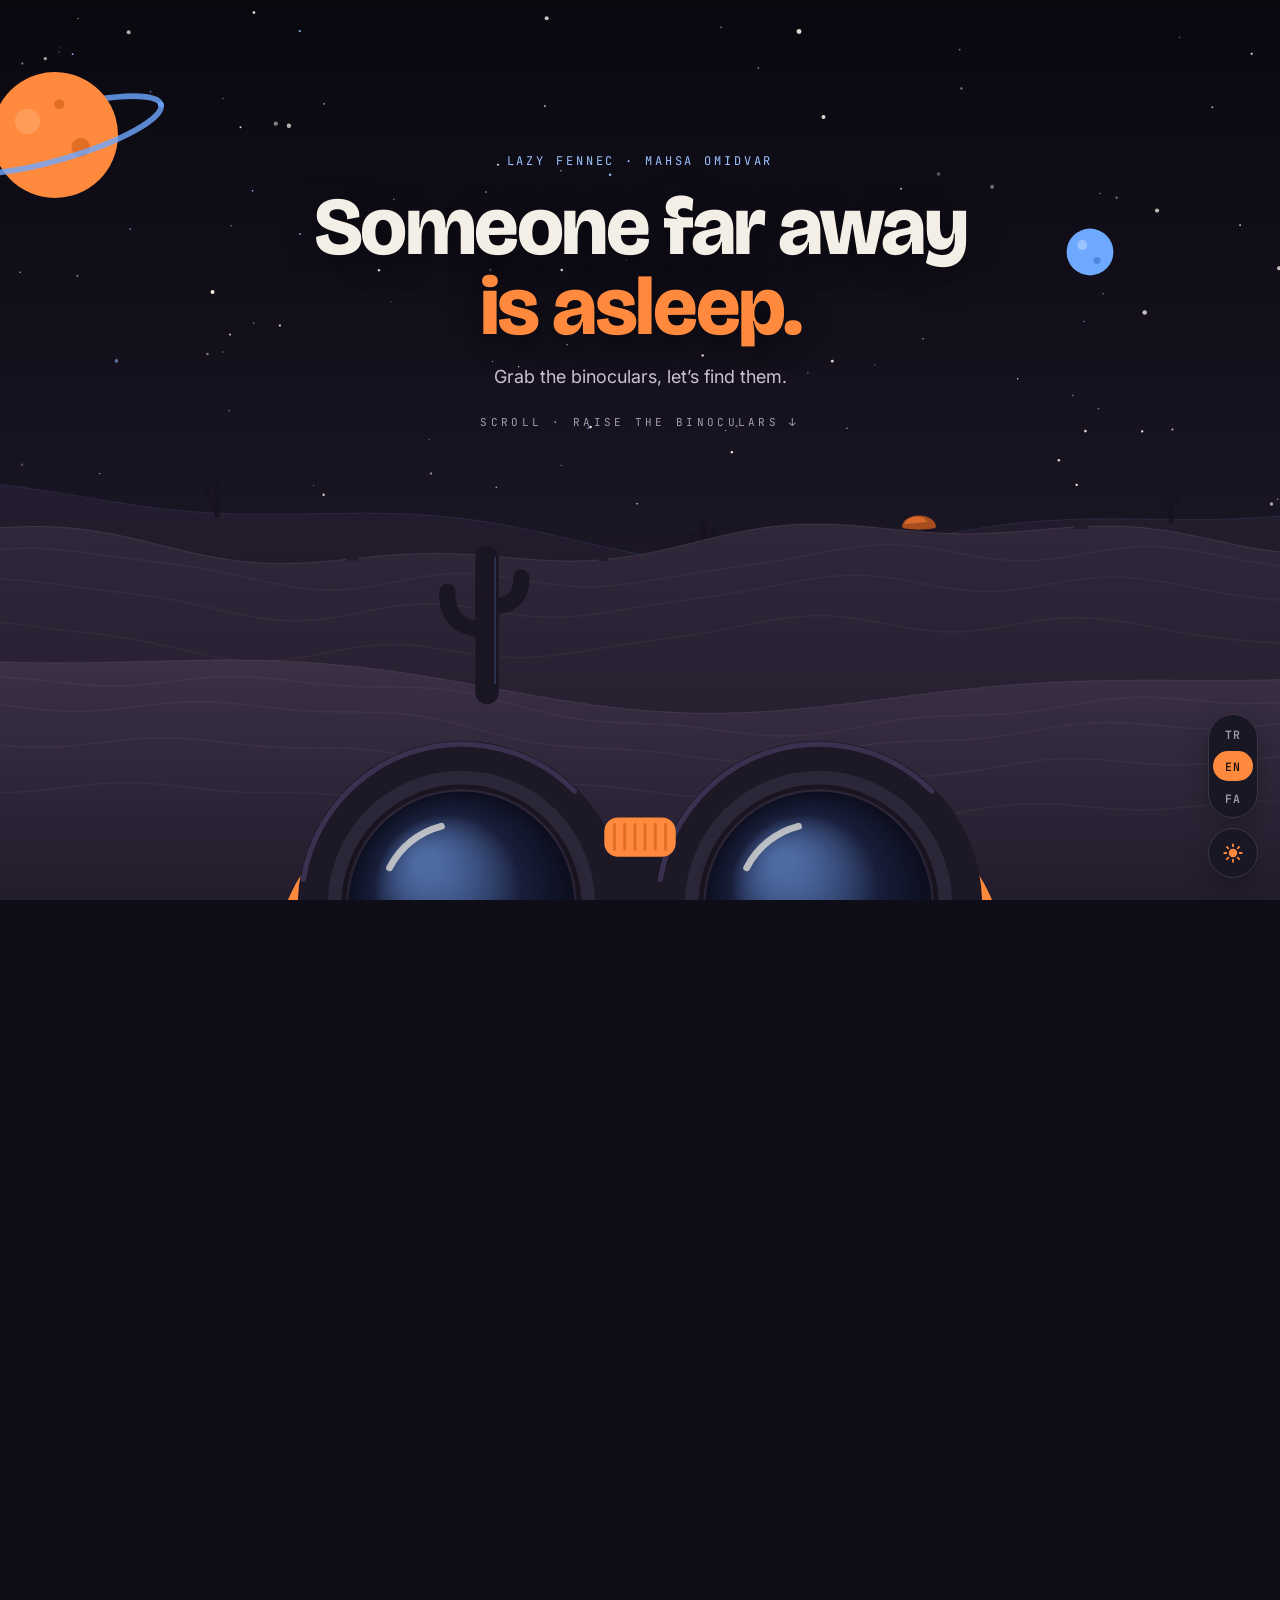
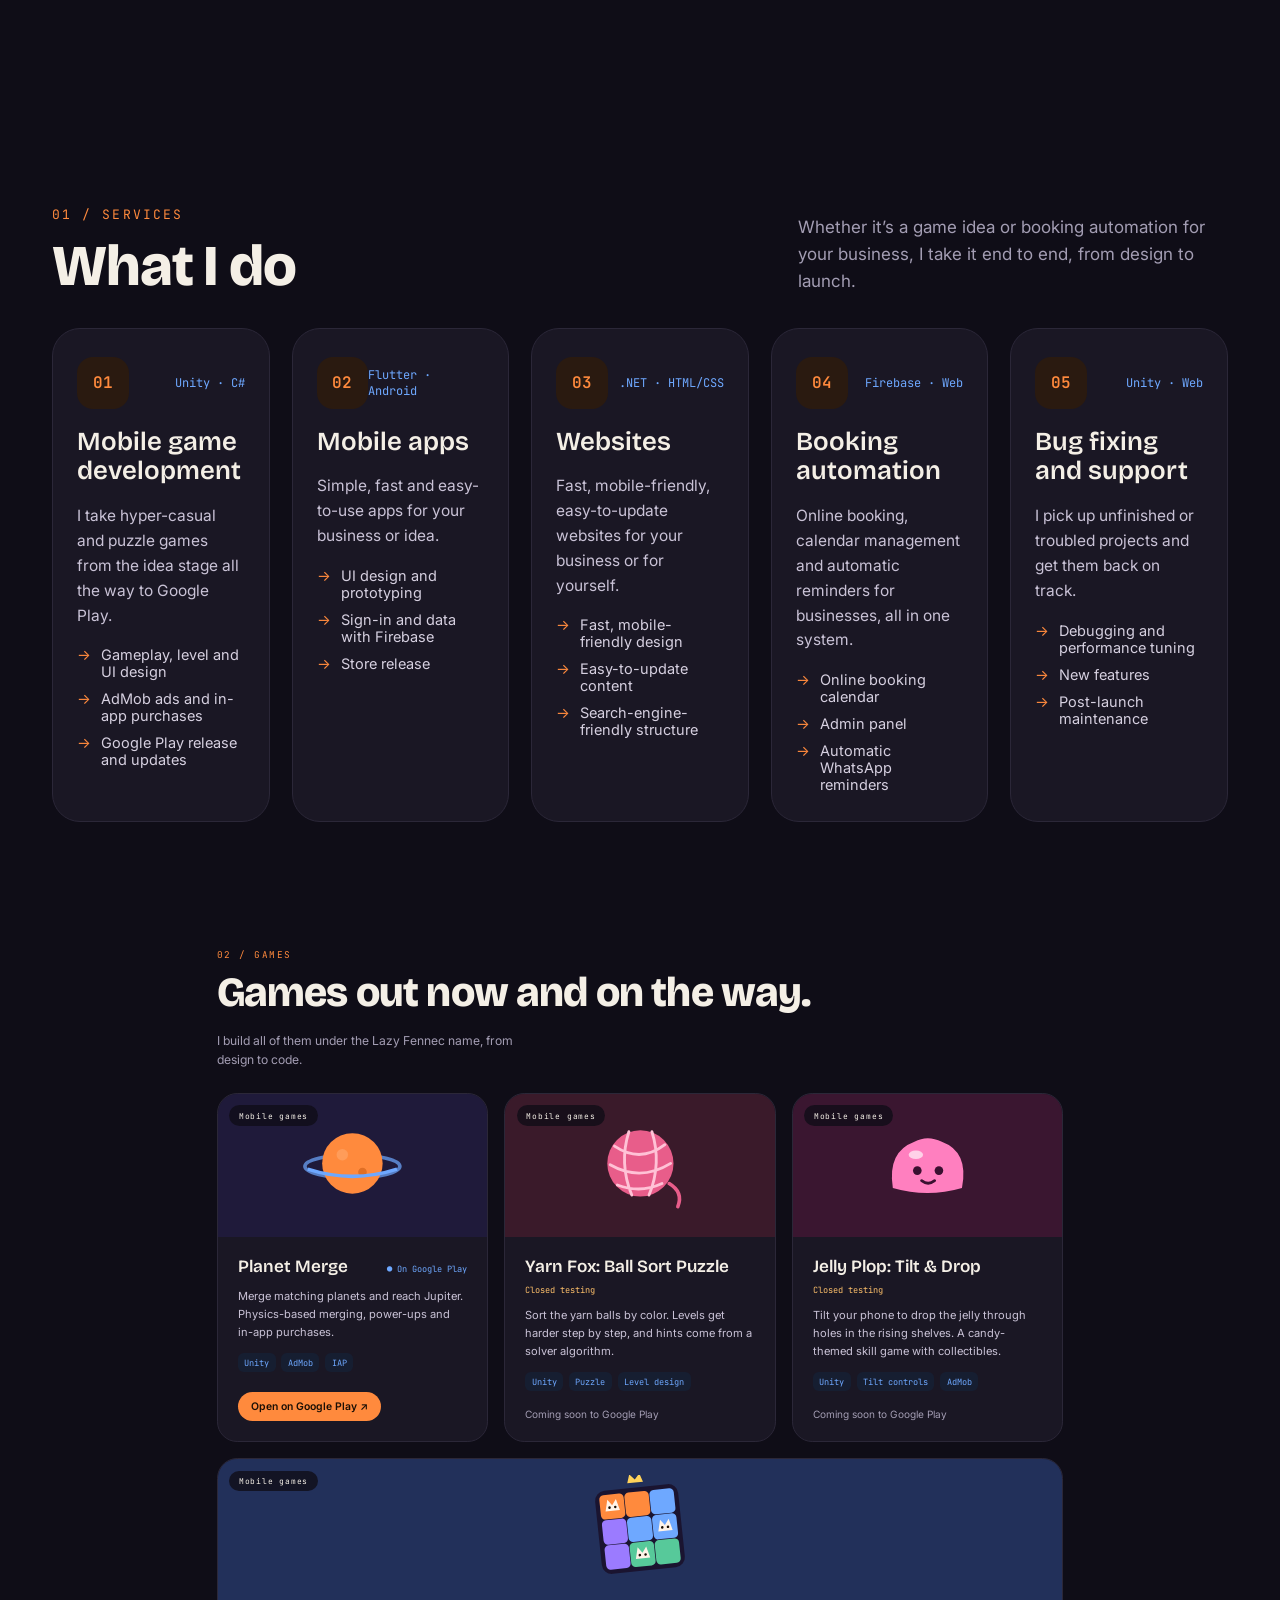
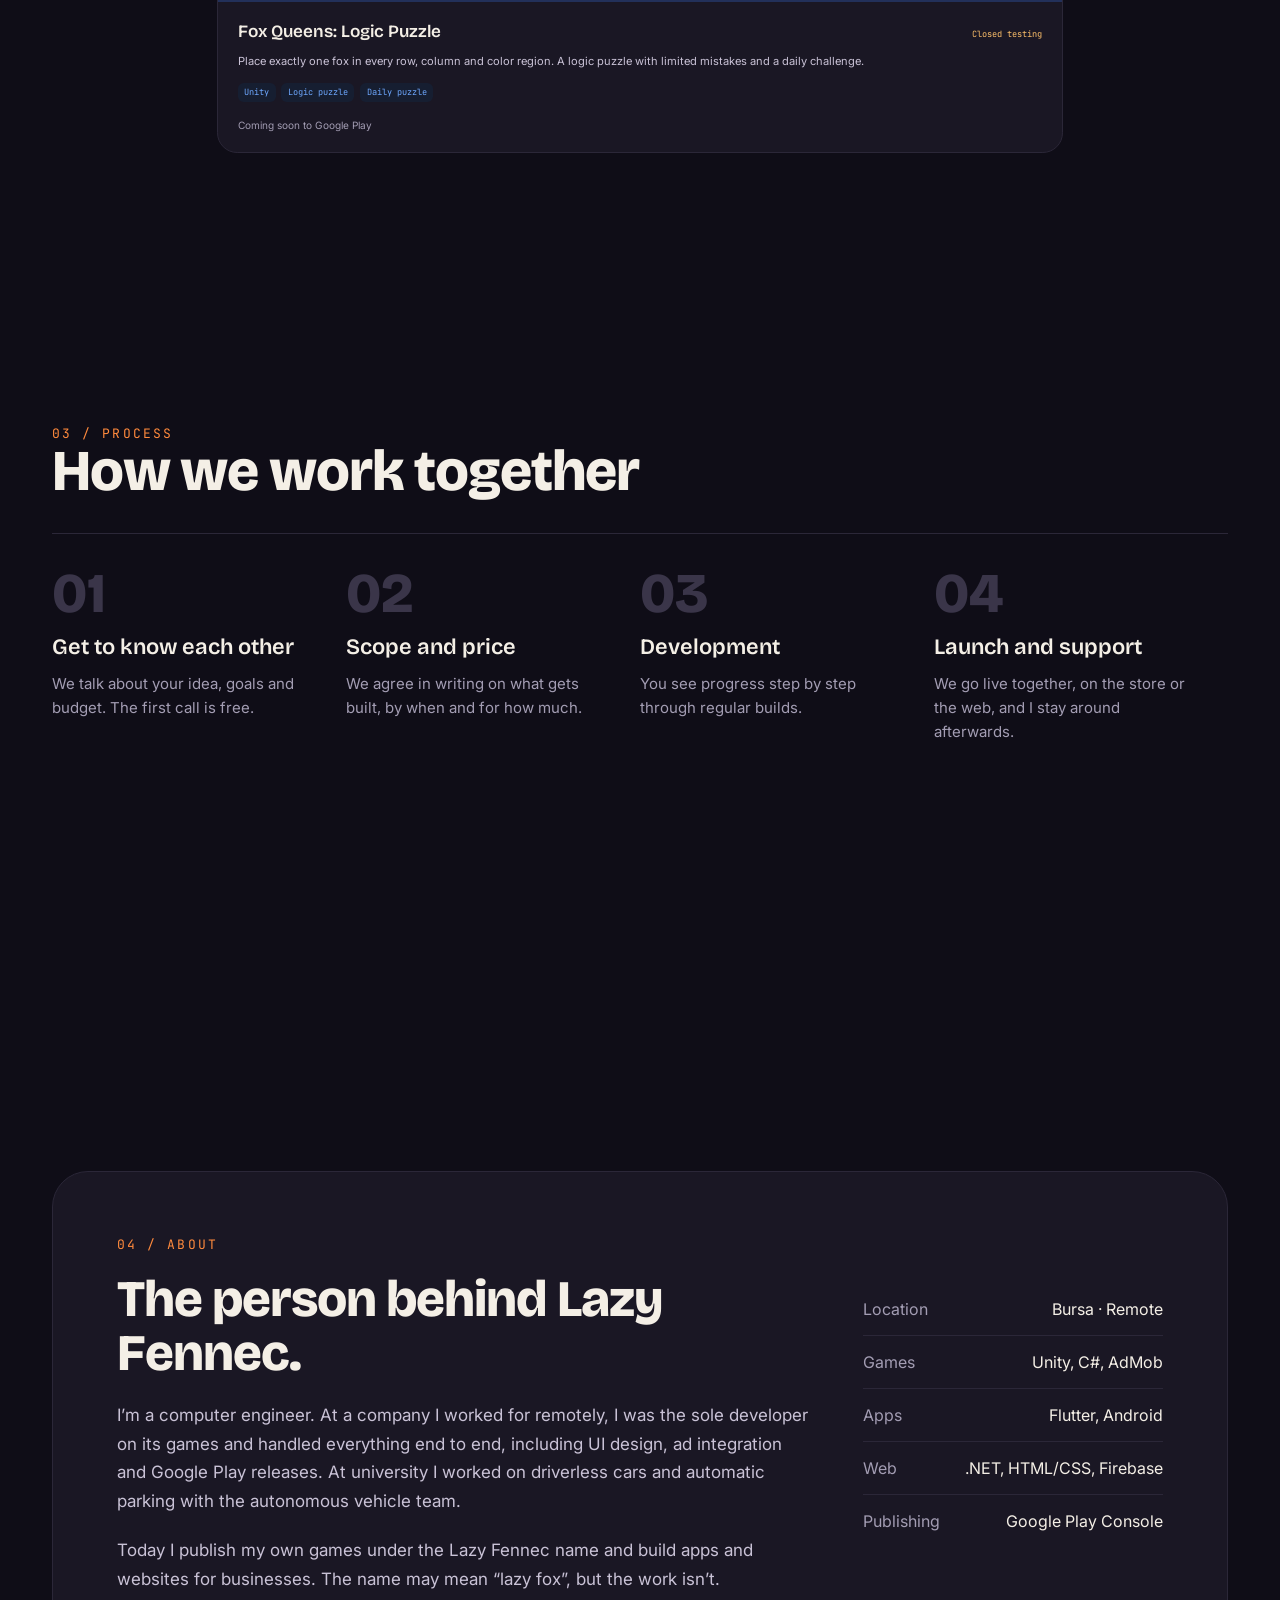
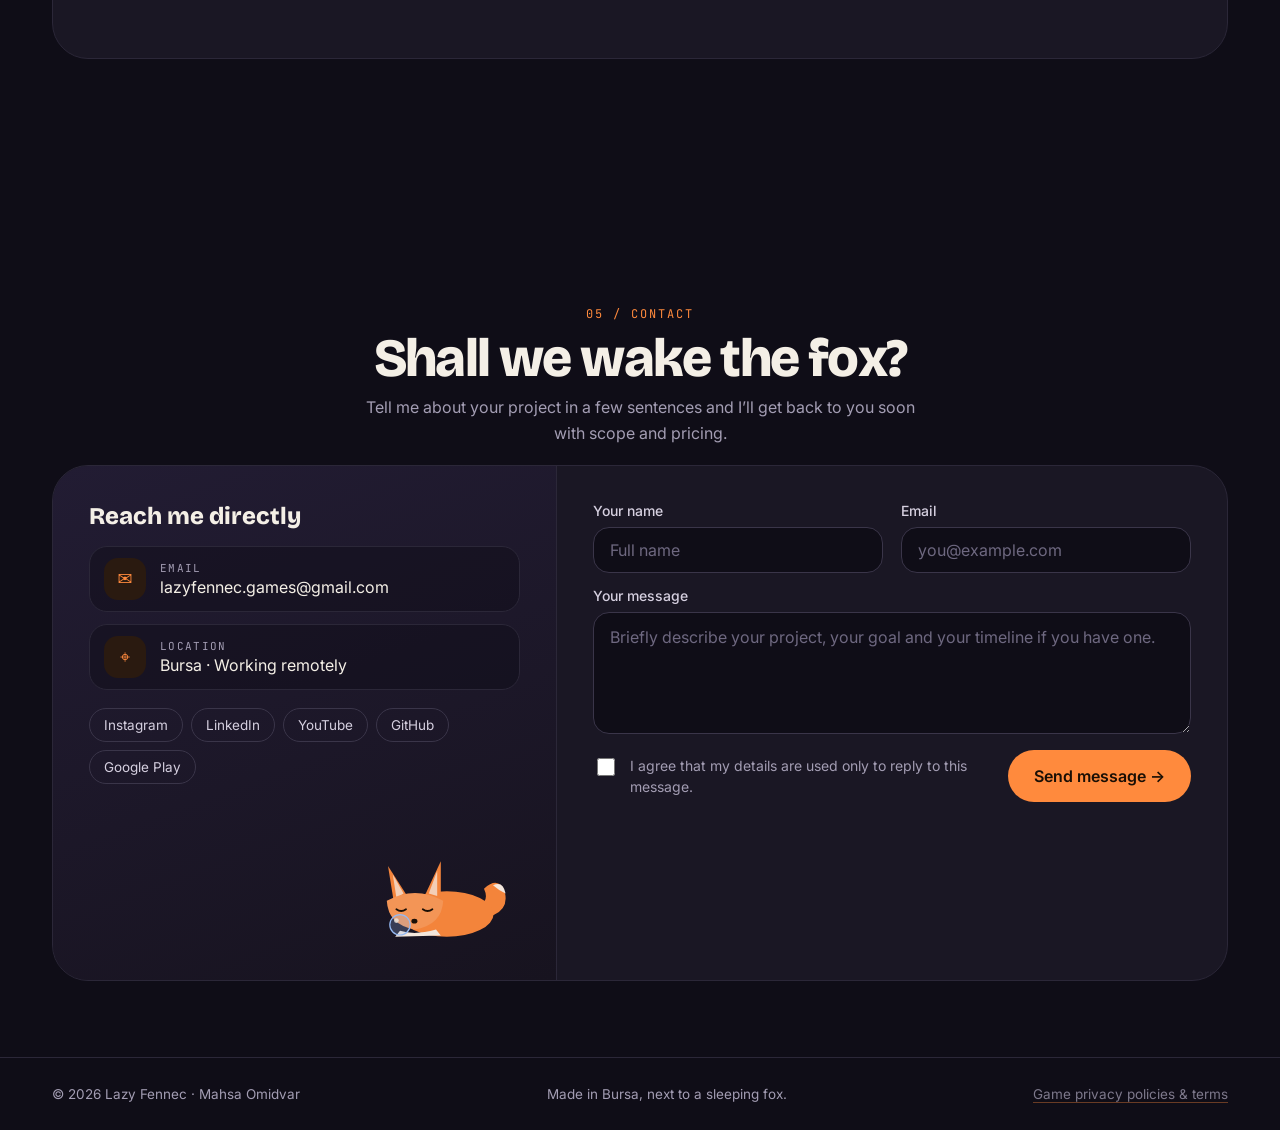
==== commit d948f709: "Site güncellendi: SEO, hakkımda, performans" ====
--- a/index.html
+++ b/index.html
@@ -4,12 +4,27 @@
 <head>
     <meta charset="utf-8" />
     <meta name="viewport" content="width=device-width, initial-scale=1" />
-    <title>Lazy Fennec &#xB7; Mahsa Omidvar &#xB7; Oyun, uygulama ve web</title>
-    <meta name="description" content="Lazy Fennec &#xB7; Mahsa Omidvar. Mobil oyun, mobil uygulama ve web sitesi geli&#x15F;tirme. Unity, Flutter ve .NET ile fikirden yay&#x131;na." />
+    <title>Mahsa Omidvar &#xB7; Lazy Fennec | Mobil Oyun ve Web Geli&#x15F;tirici</title>
+    <meta name="description" content="Mahsa Omidvar (Lazy Fennec): Unity ile mobil oyun geli&#x15F;tirici ve full stack web geli&#x15F;tirici. Bursa&#x2019;dan uzaktan; oyunlar, web siteleri ve randevu otomasyonu." />
     <meta name="theme-color" content="#0F0D17" />
-    <meta property="og:title" content="Lazy Fennec · Mahsa Omidvar" />
-    <meta property="og:description" content="Oyun gibi hissettiren dijital &#xFC;r&#xFC;nler: mobil oyun, uygulama ve web." />
+    <meta name="author" content="Mahsa Omidvar" />
+    <meta name="robots" content="index, follow, max-image-preview:large" />
+    <meta property="og:site_name" content="Lazy Fennec" />
+    <meta property="og:title" content="Mahsa Omidvar &#xB7; Lazy Fennec | Mobil Oyun ve Web Geli&#x15F;tirici" />
+    <meta property="og:description" content="Mobil oyun ve full stack web geli&#x15F;tirici. Oyun gibi hissettiren dijital &#xFC;r&#xFC;nler." />
     <meta property="og:type" content="website" />
+    <meta property="og:url" content="https://lazyfennecgames.github.io/" />
+    <meta property="og:image" content="https://lazyfennecgames.github.io/img/og.png" />
+    <meta property="og:image:width" content="1200" />
+    <meta property="og:image:height" content="630" />
+    <meta property="og:image:alt" content="Mahsa Omidvar · Lazy Fennec" />
+    <meta property="og:locale" content="tr_TR" />
+        <meta property="og:locale:alternate" content="en_US" />
+        <meta property="og:locale:alternate" content="fa_IR" />
+    <meta name="twitter:card" content="summary_large_image" />
+    <meta name="twitter:title" content="Mahsa Omidvar &#xB7; Lazy Fennec | Mobil Oyun ve Web Geli&#x15F;tirici" />
+    <meta name="twitter:description" content="Mobil oyun ve full stack web geli&#x15F;tirici. Oyun gibi hissettiren dijital &#xFC;r&#xFC;nler." />
+    <meta name="twitter:image" content="https://lazyfennecgames.github.io/img/og.png" />
         <link rel="canonical" href="https://lazyfennecgames.github.io/" />
         <link rel="alternate" hreflang="tr" href="https://lazyfennecgames.github.io/" />
         <link rel="alternate" hreflang="en" href="https://lazyfennecgames.github.io/en/" />
@@ -19,9 +34,11 @@
     <link rel="preconnect" href="https://fonts.googleapis.com" />
     <link rel="preconnect" href="https://fonts.gstatic.com" crossorigin />
     <link href="https://fonts.googleapis.com/css2?family=Bricolage+Grotesque:opsz,wght@12..96,600;12..96,800&family=Inter:wght@400;500;600&family=JetBrains+Mono:wght@400;600&display=swap" rel="stylesheet" />
-    <link rel="stylesheet" href="/css/site.css?v=y_Yrfu619B63tfsXi2c927QHI7N6H-RqmNzxObJ-59g" />
+    <link rel="stylesheet" href="/css/site.css?v=JUsjJZdfhnQgslMtgOaq5lcCsf_JjZQsIJ8wnJJUw9U" />
     <script>
         document.documentElement.classList.add('js');
+        // Zayıf cihaz / veri tasarrufu: hafif mod (daha az animasyon, daha düşük çözünürlüklü film)
+        (function () { var n = navigator, c = n.connection || {}; if ((n.hardwareConcurrency && n.hardwareConcurrency <= 2) || (n.deviceMemory && n.deviceMemory <= 2) || c.saveData) document.documentElement.classList.add('lf-lite'); })();
         // Gece / gündüz: son seçimi hatırla (varsayılan gece). Sayfa çizilmeden önce ayarlanır, renk sıçraması olmaz.
         (function () { var t = 'night'; try { t = localStorage.getItem('lf-theme') === 'day' ? 'day' : 'night'; } catch (e) { } document.documentElement.setAttribute('data-theme', t); })();
         // JavaScript'te kullanılan, seçili dildeki metinler
@@ -71,7 +88,8 @@
     </div>
 
 
-    
+    <script type="application/ld&#x2B;json">{"@context":"https://schema.org","@graph":[{"@type":"WebSite","@id":"https://lazyfennecgames.github.io/#website","url":"https://lazyfennecgames.github.io/","name":"Lazy Fennec","alternateName":["Lazy Fennec Games","Mahsa Omidvar"],"inLanguage":["tr","en","fa"],"publisher":{"@id":"https://lazyfennecgames.github.io/#mahsa"}},{"@type":"Person","@id":"https://lazyfennecgames.github.io/#mahsa","name":"Mahsa Omidvar","alternateName":"Lazy Fennec","url":"https://lazyfennecgames.github.io/","image":"https://lazyfennecgames.github.io/img/og.png","email":"lazyfennec.games@gmail.com","jobTitle":"Mobil Oyun ve Web Geli\u015Ftirici","description":"Mahsa Omidvar (Lazy Fennec): Unity ile mobil oyun geli\u015Ftirici ve full stack web geli\u015Ftirici. Bursa\u2019dan uzaktan; oyunlar, web siteleri ve randevu otomasyonu.","address":{"@type":"PostalAddress","addressLocality":"Bursa","addressCountry":"TR"},"knowsAbout":["Unity","C#","Mobile game development","Puzzle game design","Level design","Web development","Full-stack development","Front-end development",".NET","ASP.NET Core","HTML","CSS","JavaScript","Google Play"],"sameAs":["https://instagram.com/lazyfennecgames","https://www.linkedin.com/in/mahsa-omidvar-gharehbaba-b6abb8252/","https://www.youtube.com/@LazyFennec","https://github.com/lazyfennecgames","https://play.google.com/store/apps/details?id=com.lazyfennec.planetmerge"]},{"@type":"ProfilePage","@id":"https://lazyfennecgames.github.io/#page","url":"https://lazyfennecgames.github.io/","name":"Mahsa Omidvar \u00B7 Lazy Fennec | Mobil Oyun ve Web Geli\u015Ftirici","description":"Mahsa Omidvar (Lazy Fennec): Unity ile mobil oyun geli\u015Ftirici ve full stack web geli\u015Ftirici. Bursa\u2019dan uzaktan; oyunlar, web siteleri ve randevu otomasyonu.","inLanguage":"tr","isPartOf":{"@id":"https://lazyfennecgames.github.io/#website"},"mainEntity":{"@id":"https://lazyfennecgames.github.io/#mahsa"}},{"@type":"VideoGame","name":"Planet Merge","description":"Ayn\u0131 gezegenleri birle\u015Ftir, J\u00FCpiter\u2019e ula\u015F. Fizik tabanl\u0131 birle\u015Ftirme, g\u00FC\u00E7lendiriciler ve uygulama i\u00E7i sat\u0131n alma i\u00E7eriyor.","gamePlatform":"Android","operatingSystem":"Android","applicationCategory":"Game","author":{"@id":"https://lazyfennecgames.github.io/#mahsa"},"url":"https://play.google.com/store/apps/details?id=com.lazyfennec.planetmerge"},{"@type":"VideoGame","name":"Yarn Fox: Ball Sort Puzzle","description":"Y\u00FCn yumaklar\u0131n\u0131 renklerine g\u00F6re s\u0131rala. Giderek zorla\u015Fan seviyeler ve \u00E7\u00F6z\u00FCc\u00FC algoritmayla \u00E7al\u0131\u015Fan bir ipucu sistemi var.","gamePlatform":"Android","operatingSystem":"Android","applicationCategory":"Game","author":{"@id":"https://lazyfennecgames.github.io/#mahsa"}},{"@type":"VideoGame","name":"Jelly Plop: Tilt \u0026 Drop","description":"Telefonu e\u011F, j\u00F6leyi y\u00FCkselen raflardaki deliklerden d\u00FC\u015F\u00FCr. \u015Eeker temal\u0131, koleksiyonlu bir beceri oyunu.","gamePlatform":"Android","operatingSystem":"Android","applicationCategory":"Game","author":{"@id":"https://lazyfennecgames.github.io/#mahsa"}},{"@type":"VideoGame","name":"Fox Queens: Logic Puzzle","description":"Her sat\u0131ra, her s\u00FCtuna ve her renkli b\u00F6lgeye yaln\u0131zca bir tilki yerle\u015Ftir. S\u0131n\u0131rl\u0131 hata hakk\u0131yla oynanan, g\u00FCnl\u00FCk bulmacas\u0131 olan bir mant\u0131k oyunu.","gamePlatform":"Android","operatingSystem":"Android","applicationCategory":"Game","author":{"@id":"https://lazyfennecgames.github.io/#mahsa"}}]}</script>
+
 <!-- Sabit arka plan: yıldızlar ve gezegenler (site bölümlerinin arkasında) -->
 <div class="lf-bg" aria-hidden="true">
     <div class="lf-bg__far" id="lf-far"></div>
@@ -125,10 +143,12 @@
                 <span>&#x130;&#x15F;letmeler i&#xE7;in online randevu, y&#xF6;netim paneli ve otomatik hat&#x131;rlatmalar.</span>
             </div>
 
+            <button type="button" id="lf-skip" class="lf-skip">Siteye ge&#xE7; <span aria-hidden="true">&#x2192;</span></button>
+
         <div id="lf-hello" class="lf-cap lf-cap--hello">
             <span class="lf-cap__k lf-blue">MERHABA</span>
             <strong>Ben Mahsa.</strong>
-            <span></span>
+            <span>Tilki uyumuyordu; en k&#x131;sa yolu d&#xFC;&#x15F;&#xFC;n&#xFC;yordu.</span>
         </div>
 
         <div id="lf-hero" class="lf-hero">
@@ -373,14 +393,20 @@
             <div class="lf-about__text">
                 <span class="lf-eyebrow">04 / HAKKIMDA</span>
                 <h2 class="lf-h2 lf-h2--sm">Lazy Fennec&#x2019;in arkas&#x131;ndaki ki&#x15F;i.</h2>
-                    <p>Bilgisayar m&#xFC;hendisiyim. Uzaktan &#xE7;al&#x131;&#x15F;t&#x131;&#x11F;&#x131;m bir &#x15F;irkette oyunlar&#x131; tek geli&#x15F;tirici olarak u&#xE7;tan uca &#xFC;stlendim: aray&#xFC;z tasar&#x131;m&#x131;, reklam entegrasyonu ve Google Play yay&#x131;n&#x131; dahil. &#xDC;niversitede otonom ara&#xE7; tak&#x131;m&#x131;nda s&#xFC;r&#xFC;c&#xFC;s&#xFC;z ara&#xE7;lar ve otomatik park &#xFC;zerine &#xE7;al&#x131;&#x15F;t&#x131;m.</p>
-                    <p>Bug&#xFC;n Lazy Fennec ad&#x131;yla kendi oyunlar&#x131;m&#x131; yay&#x131;nl&#x131;yor, i&#x15F;letmeler i&#xE7;in uygulama ve web projeleri geli&#x15F;tiriyorum. Ad&#x131; &#x201C;tembel tilki&#x201D; olabilir; i&#x15F;ler &#xF6;yle de&#x11F;il.</p>
+                    <p>Bilgisayar m&#xFC;hendisiyim ve mobil oyun geli&#x15F;tiricisiyim. Uzaktan &#xE7;al&#x131;&#x15F;t&#x131;&#x11F;&#x131;m bir &#x15F;irkette oyunlar&#x131; tek geli&#x15F;tirici olarak u&#xE7;tan uca &#xFC;stlendim: oynan&#x131;&#x15F;, aray&#xFC;z tasar&#x131;m&#x131;, reklam entegrasyonu ve Google Play yay&#x131;n&#x131; dahil. Web taraf&#x131;nda ise front-end&#x2019;den back-end&#x2019;e full stack &#xE7;al&#x131;&#x15F;&#x131;yorum.</p>
+                    <p>Bug&#xFC;n Lazy Fennec ad&#x131;yla kendi oyunlar&#x131;m&#x131; yay&#x131;nl&#x131;yor, i&#x15F;letmeler i&#xE7;in h&#x131;zl&#x131; ve kolay y&#xF6;netilen web siteleri geli&#x15F;tiriyorum.</p>
+                    <div class="lf-why">
+                        <svg class="lf-why__fox" width="64" height="49" viewBox="0 0 250 190" aria-hidden="true"><path d="M150 150 Q235 150 225 105 Q215 75 190 98 Q205 130 150 132 Z" fill="#FF8A3D"/><path d="M205 92 Q222 84 226 106 Q214 100 205 92 Z" fill="#FFF3E8"/><ellipse cx="128" cy="140" rx="78" ry="38" fill="#FF8A3D"/><path d="M30 60 L62 110 L40 122 Z" fill="#FF8A3D"/><path d="M118 52 L92 108 L118 116 Z" fill="#FF8A3D"/><path d="M38 74 L56 106 L44 113 Z" fill="#FFD9BE"/><path d="M112 68 L98 106 L112 110 Z" fill="#FFD9BE"/><path d="M28 118 Q75 92 122 118 Q120 158 75 166 Q30 158 28 118 Z" fill="#FF9C59"/><path d="M44 132 q8 6 16 0" stroke="#1A0F05" stroke-width="3" fill="none" stroke-linecap="round"/><path d="M88 132 q8 6 16 0" stroke="#1A0F05" stroke-width="3" fill="none" stroke-linecap="round"/><ellipse cx="74" cy="152" rx="5" ry="4" fill="#1A0F05"/></svg>
+                        <div>
+                            <strong>Neden Lazy Fennec?</strong>
+                            <p>Tembelli&#x11F;i bir &#xE7;al&#x131;&#x15F;ma y&#xF6;ntemi olarak g&#xF6;r&#xFC;yorum: Ayn&#x131; i&#x15F;i on kez yapmak yerine, onu bir kez do&#x11F;ru yapan en k&#x131;sa yolu arar&#x131;m. Fennek tilkisi de &#xE7;&#xF6;l&#xFC;n en k&#xFC;&#xE7;&#xFC;k ama en zeki canl&#x131;lar&#x131;ndan biri; g&#xFC;nd&#xFC;z kestirir, i&#x15F;ini gece sessizce halleder. Ben de biraz &#xF6;yleyim.</p>
+                        </div>
+                    </div>
             </div>
             <dl class="lf-facts">
                     <div><dt>Konum</dt><dd>Bursa &#xB7; Uzaktan</dd></div>
                     <div><dt>Oyun</dt><dd>Unity, C#, AdMob</dd></div>
-                    <div><dt>Uygulama</dt><dd>Flutter, Android</dd></div>
-                    <div><dt>Web</dt><dd>.NET, HTML/CSS, Firebase</dd></div>
+                    <div><dt>Web</dt><dd>Full stack &#xB7; .NET, HTML/CSS, JS</dd></div>
                     <div><dt>Yay&#x131;n</dt><dd>Google Play Console</dd></div>
             </dl>
         </div>
@@ -468,9 +494,9 @@
         </div>
     </footer>
 
-    <script src="/js/site.js?v=XsB-GHq_kJXBicAA6w_eFf8lUjblbwbVue3Cyn4xFes"></script>
+    <script src="/js/site.js?v=nrYHC2a_hS8eRBWaysgQRdelNVQjk-IgrY110L_L0DE"></script>
     
-    <script src="/js/intro.js?v=oHVJWrjP1W9Druq8LkJIjcpzNBCGlmn8-Dgd1cblw4A"></script>
+    <script src="/js/intro.js?v=qG0l_B6lrn7PgY5m9iGuQG95Y7Y0bKiXXOCw1V2sJ2k"></script>
 
 </body>
 </html>
--- a/css/site.css
+++ b/css/site.css
@@ -0,0 +1,648 @@
+/* ==========================================================================
+   Lazy Fennec · Mahsa Omidvar
+   Renkler: gece #0F0D17 · turuncu #FF8A3D · gök mavisi #6EA8FF
+   ========================================================================== */
+
+:root {
+    --bg: #0F0D17;
+    --surface: #1A1724;
+    --line: #2B2738;
+    --line-2: #3A3549;
+    --text: #F4EFE6;
+    --text-2: #D6D0E0;
+    --muted: #C9C2D6;
+    --muted-2: #A39DB3;
+    --orange: #FF8A3D;
+    --orange-soft: #FF9C59;
+    --orange-dark: #1A0F05;
+    --blue: #6EA8FF;
+    --blue-soft: #9CC3FF;
+    --radius: 28px;
+    --display: 'Bricolage Grotesque', system-ui, sans-serif;
+    --body: Inter, system-ui, sans-serif;
+    --mono: 'JetBrains Mono', ui-monospace, monospace;
+}
+
+/* ---------- Gündüz modu ---------- */
+html[data-theme="day"] {
+    --bg: #FFF5EA;
+    --surface: #FFFFFF;
+    --line: #F0DCC6;
+    --line-2: #E5C7A8;
+    --text: #2A1D18;
+    --text-2: #45352D;
+    --muted: #6A574D;
+    --muted-2: #8C7668;
+    --orange: #F2742A;
+    --orange-soft: #E06A22;
+    --orange-dark: #1A0F05;
+    --blue: #2F6FD6;
+    --blue-soft: #2F6FD6;
+}
+/* Temayı değiştirirken renkler yumuşakça geçsin */
+html.lf-theming body, html.lf-theming body *:not(.lf-ch):not(canvas) {
+    transition: background-color .6s ease, border-color .6s ease, color .6s ease, fill .6s ease, opacity .6s ease !important;
+}
+
+*, *::before, *::after { box-sizing: border-box; }
+
+/* ---------- Farsça (sağdan sola) ---------- */
+/* Fars harfleri birbirine bağlanır: harf aralığı açılınca kopar, bu yüzden sıfırlanır. */
+html[lang="fa"] {
+    --display: 'Vazirmatn', 'Bricolage Grotesque', system-ui, sans-serif;
+    --body: 'Vazirmatn', Inter, system-ui, sans-serif;
+    --mono: 'Vazirmatn', 'JetBrains Mono', ui-monospace, monospace;
+}
+html[lang="fa"] body, html[lang="fa"] body * { letter-spacing: 0 !important; }
+html[lang="fa"] .lf-film__headline, html[lang="fa"] .lf-hero__title, html[lang="fa"] .lf-h2 { line-height: 1.35; letter-spacing: 0; }
+html[lang="fa"] .lf-film__headline { font-size: clamp(38px, 5.6vw, 80px); }
+html[lang="fa"] .lf-hero__title { font-size: clamp(38px, 5.4vw, 76px); }
+html[lang="fa"] .lf-cap strong, html[lang="fa"] .lf-service h3, html[lang="fa"] .lf-steps h3 { line-height: 1.5; }
+html[lang="fa"] .lf-lang a, html[lang="fa"] .lf-hud__top b { font-family: 'JetBrains Mono', ui-monospace, monospace; }
+html[dir="rtl"] .lf-btn:hover { transform: translateY(-2px); }
+
+html { scroll-behavior: smooth; }
+body {
+    margin: 0;
+    overflow-x: clip;
+    background: var(--bg);
+    color: var(--text);
+    font-family: var(--body);
+    -webkit-font-smoothing: antialiased;
+}
+a { color: var(--orange); }
+a:hover { color: #FFB07A; }
+img, svg { max-width: 100%; }
+
+.lf-orange { color: var(--orange); }
+.lf-orange-soft { color: var(--orange-soft); }
+.lf-blue { color: var(--blue); }
+.lf-muted { color: var(--muted-2); }
+.lf-mono { font-family: var(--mono); font-size: 12px; }
+.lf-small { font-size: 14px; }
+
+/* ---------- Buttons, pills ---------- */
+.lf-btn {
+    display: inline-flex; align-items: center; justify-content: center; gap: 8px;
+    background: var(--orange); color: var(--orange-dark);
+    font: 600 16px var(--body); text-decoration: none;
+    padding: 16px 26px; border-radius: 999px; border: 0; cursor: pointer;
+    transition: transform .2s ease, background .2s ease;
+}
+.lf-btn:hover { color: var(--orange-dark); background: #FF9C59; transform: translateY(-2px); }
+.lf-btn:disabled { opacity: .6; cursor: progress; transform: none; }
+.lf-btn--sm { font-size: 14.5px; padding: 11px 18px; }
+.lf-btn--ghost { background: transparent; color: var(--blue); border: 1.5px solid var(--blue); font-weight: 500; }
+.lf-btn--ghost:hover { background: rgba(110,168,255,.1); color: var(--blue); }
+
+.lf-pill {
+    display: inline-flex; gap: 6px; align-items: center;
+    font: 11px var(--mono); letter-spacing: .1em; color: var(--muted-2);
+    background: var(--bg); border: 1px solid var(--line); border-radius: 999px; padding: 6px 12px;
+}
+.lf-pill--dark { background: rgba(15,13,23,.8); color: var(--text); border-color: transparent; }
+
+.lf-eyebrow { font: 13px var(--mono); letter-spacing: .16em; color: var(--orange); }
+.lf-eyebrow--blue { color: var(--blue-soft); font-size: 12px; letter-spacing: .24em; }
+
+/* ---------- Header ---------- */
+.lf-nav {
+    position: fixed; top: 0; left: 0; right: 0; z-index: 30;
+    background: rgba(15,13,23,.86); backdrop-filter: blur(10px); -webkit-backdrop-filter: blur(10px);
+    border-bottom: 1px solid var(--line);
+}
+.js .lf-nav { opacity: 0; pointer-events: none; }
+.lf-nav__inner {
+    max-width: 1240px; margin: 0 auto; padding: 16px 32px;
+    display: flex; flex-wrap: wrap; align-items: center; justify-content: space-between; gap: 16px;
+}
+.lf-brand { display: flex; align-items: center; gap: 12px; text-decoration: none; color: var(--text); }
+.lf-brand:hover { color: var(--text); }
+.lf-brand__text { display: flex; flex-direction: column; line-height: 1.1; }
+.lf-brand__text strong { font: 800 19px var(--display); }
+.lf-brand__text small { font: 11px var(--mono); color: var(--muted-2); letter-spacing: .08em; }
+.lf-nav__links { display: flex; flex-wrap: wrap; align-items: center; gap: 26px; font-size: 15px; }
+.lf-nav__links a:not(.lf-btn) { color: var(--text-2); text-decoration: none; }
+.lf-nav__links a:not(.lf-btn):hover { color: var(--blue); }
+
+/* ---------- Fixed background (stars, planets) ---------- */
+.lf-bg { position: fixed; inset: 0; overflow: hidden; pointer-events: none; z-index: 0; }
+.lf-bg__far, .lf-bg__mid { position: absolute; inset: -60px 0; will-change: transform; }
+.lf-star { position: absolute; border-radius: 50%; animation: lf-tw ease-in-out infinite; }
+.lf-bg__ring { position: absolute; right: 6%; top: 14%; }
+.lf-bg__blue { position: absolute; left: 4%; top: 58%; }
+.lf-bg__dot { position: absolute; left: 46%; top: 82%; animation-duration: 20s; }
+.lf-shoot {
+    position: absolute; height: 2px; width: 140px; border-radius: 2px; background: var(--text);
+    opacity: 0; animation: lf-shoot 9s linear infinite;
+}
+
+/* ---------- Intro film ---------- */
+.lf-film { position: relative; z-index: 2; height: calc(100vh + 5600px); }
+.lf-film__stage { position: sticky; top: 0; height: 100vh; overflow: hidden; }
+.lf-film__canvas { position: absolute; inset: 0; width: 100%; height: 100%; display: block; }
+
+.lf-film__title {
+    position: absolute; left: 0; right: 0; top: 17%;
+    display: flex; flex-direction: column; align-items: center; gap: 18px;
+    text-align: center; padding: 0 24px; pointer-events: none;
+}
+.lf-film__headline {
+    margin: 0; font: 800 clamp(44px, 6.4vw, 92px)/.98 var(--display); letter-spacing: -.03em;
+    text-shadow: 0 6px 30px rgba(0,0,0,.5);
+}
+.lf-film__sub { margin: 0; font-size: 18px; color: var(--muted); }
+.lf-film__cue { margin-top: 10px; font: 11px var(--mono); letter-spacing: .3em; color: var(--muted-2); }
+
+.lf-hud { position: absolute; inset: 0; opacity: 0; pointer-events: none; font-family: var(--mono); }
+.lf-hud__top {
+    position: absolute; left: 50%; top: 4.5%; transform: translateX(-50%);
+    display: flex; align-items: center; gap: 18px; white-space: nowrap;
+    font-size: 10.5px; letter-spacing: .28em; color: var(--muted-2);
+}
+.lf-hud__top i { width: 1px; height: 22px; background: var(--line); }
+.lf-hud__top b { font-weight: 400; font-size: 22px; letter-spacing: 0; color: var(--orange-soft); font-variant-numeric: tabular-nums; }
+.lf-hud__text {
+    position: absolute; left: 50%; bottom: 5%; transform: translateX(-50%);
+    font-size: 12.5px; letter-spacing: .26em; color: var(--blue-soft); white-space: nowrap;
+}
+
+.lf-cap {
+    position: absolute; opacity: 0; max-width: 300px; pointer-events: none;
+    background: rgba(15,13,23,.78); border: 1px solid var(--line); border-radius: 22px;
+    padding: 18px 22px; display: flex; flex-direction: column; gap: 8px;
+}
+.lf-cap strong { font: 800 22px/1.15 var(--display); }
+.lf-cap > span:last-child { font-size: 14.5px; line-height: 1.5; color: var(--muted); }
+.lf-cap > span:empty { display: none; }
+.lf-cap__k { font: 11px var(--mono); letter-spacing: .16em; }
+.lf-cap--bl { left: 28px; bottom: 28px; }
+.lf-cap--tr { right: 28px; top: 28px; }
+.lf-cap--hello { right: 7%; top: 26%; }
+.lf-cap--hello strong { font-size: 24px; }
+
+.lf-hero { position: absolute; inset: 0; opacity: 0; pointer-events: none; }
+.lf-hero__inner {
+    max-width: 1240px; height: 100%; margin: 0 auto; padding: 96px 32px 40px;
+    display: flex; flex-wrap: wrap; align-items: center; align-content: center; gap: 48px;
+}
+.lf-hero__text { flex: 999 1 520px; min-width: 0; display: flex; flex-direction: column; gap: 24px; }
+.lf-hero__title { margin: 0; font: 800 clamp(44px, 6.2vw, 88px)/.98 var(--display); letter-spacing: -.03em; }
+.lf-hero__lead { margin: 0; max-width: 540px; font-size: 18px; line-height: 1.6; color: var(--muted); }
+.lf-actions { display: flex; flex-wrap: wrap; gap: 14px; }
+.lf-hero__card-wrap { flex: 1 1 340px; min-width: 0; display: flex; justify-content: center; }
+.lf-hero__card {
+    position: relative; width: min(380px, 46vh, 86vw); aspect-ratio: 1 / 1;
+    border-radius: 48px; border: 1px solid var(--line);
+}
+.lf-hero__card .lf-pill { position: absolute; left: 20px; top: 20px; }
+
+/* Without JavaScript the film is skipped and the hero is shown as a normal section */
+html:not(.js) .lf-film { height: auto; }
+html:not(.js) .lf-film__stage { position: relative; height: auto; }
+html:not(.js) .lf-film__title, html:not(.js) .lf-hud, html:not(.js) .lf-cap, html:not(.js) .lf-film__canvas { display: none; }
+html:not(.js) .lf-hero { position: relative; opacity: 1; pointer-events: auto; }
+
+/* ---------- Site sections ---------- */
+.lf-site { position: relative; z-index: 1; }
+.lf-section { max-width: 1240px; margin: 0 auto; padding: 90px 32px; display: flex; flex-direction: column; gap: 44px; scroll-margin-top: 70px; }
+.lf-section__head { display: flex; flex-wrap: wrap; justify-content: space-between; align-items: flex-end; gap: 24px; }
+.lf-section__head > div { display: flex; flex-direction: column; gap: 14px; }
+.lf-section__intro { margin: 0; max-width: 430px; font-size: 17px; line-height: 1.6; }
+.lf-h2 { margin: 0; font: 800 clamp(36px, 4.5vw, 60px)/1.02 var(--display); letter-spacing: -.02em; }
+.lf-h2--sm { font-size: clamp(32px, 4vw, 52px); line-height: 1.05; }
+.lf-h2--xl { font-size: clamp(40px, 6vw, 84px); letter-spacing: -.03em; line-height: 1; }
+
+.lf-grid { display: flex; flex-wrap: wrap; gap: 22px; }
+.lf-card {
+    background: var(--surface); border: 1px solid var(--line); border-radius: var(--radius);
+    transition: transform .25s ease, border-color .25s ease;
+}
+.lf-card:hover { transform: translateY(-6px); border-color: var(--orange); }
+
+.lf-service { flex: 1 1 200px; min-width: 0; padding: 28px 24px; display: flex; flex-direction: column; gap: 18px; }
+.lf-service__top { display: flex; justify-content: space-between; align-items: center; }
+.lf-service__no {
+    width: 52px; height: 52px; border-radius: 16px; background: #2A1A10; color: var(--orange);
+    display: flex; align-items: center; justify-content: center; font: 600 16px var(--mono);
+}
+.lf-service h3 { margin: 0; font: 600 26px/1.15 var(--display); }
+.lf-service p { margin: 0; font-size: 15.5px; line-height: 1.6; color: var(--muted); }
+.lf-service ul { margin: 0; padding: 0; list-style: none; display: flex; flex-direction: column; gap: 10px; font-size: 14.5px; color: var(--text-2); }
+.lf-service li { display: flex; gap: 10px; }
+
+.lf-game { flex: 1 1 340px; min-width: 0; overflow: hidden; display: flex; flex-direction: column; }
+.lf-game__art { height: clamp(130px, 22vh, 220px); display: flex; align-items: center; justify-content: center; position: relative; }
+.lf-game__art .lf-pill { position: absolute; inset-inline-start: 16px; top: 16px; z-index: 1; }
+.lf-game__art--img { padding: 0; overflow: hidden; }
+.lf-game__art--img img { width: 100%; height: 100%; object-fit: cover; display: block; }
+.lf-game[hidden] { display: none; }
+.lf-filter { display: flex; flex-wrap: wrap; gap: 8px; margin-bottom: -12px; }
+.lf-filter__btn {
+    font: 500 14px var(--body); color: var(--text-2); background: transparent; cursor: pointer;
+    border: 1px solid var(--line-2); border-radius: 999px; padding: 9px 16px; transition: all .2s ease;
+}
+.lf-filter__btn:hover { border-color: var(--blue); }
+.lf-filter__btn.is-on { background: var(--orange); border-color: var(--orange); color: var(--orange-dark); font-weight: 600; }
+.lf-game__body { padding: 28px; display: flex; flex-direction: column; gap: 16px; flex: 1; }
+.lf-game__title { display: flex; flex-wrap: wrap; justify-content: space-between; align-items: baseline; gap: 10px; }
+.lf-game__title h3 { margin: 0; font: 600 24px/1.15 var(--display); }
+.lf-game__body p { margin: 0; font-size: 15.5px; line-height: 1.6; color: var(--muted); }
+.lf-status { font: 12px var(--mono); color: #FFC16B; white-space: nowrap; }
+.lf-status--live { color: var(--blue); }
+.lf-tags { display: flex; flex-wrap: wrap; gap: 8px; }
+.lf-tags span { font: 12px var(--mono); color: var(--blue); background: #161E31; border-radius: 8px; padding: 5px 9px; }
+.lf-game__cta { margin-top: auto; padding-top: 6px; }
+
+.lf-steps { margin: 0; padding: 0; list-style: none; display: flex; flex-wrap: wrap; border-top: 1px solid var(--line); }
+.lf-steps li { flex: 1 1 240px; min-width: 0; padding: 32px 28px 8px 0; display: flex; flex-direction: column; gap: 12px; }
+.lf-steps__no { font: 800 56px/1 var(--display); color: var(--line-2); }
+.lf-steps h3 { margin: 0; font: 600 22px var(--display); }
+.lf-steps p { margin: 0; font-size: 15px; line-height: 1.6; color: var(--muted-2); }
+
+.lf-about {
+    background: var(--surface); border: 1px solid var(--line); border-radius: 36px;
+    padding: clamp(32px, 5vw, 64px); display: flex; flex-wrap: wrap; gap: 48px; align-items: center;
+}
+.lf-about__text { flex: 999 1 480px; min-width: 0; display: flex; flex-direction: column; gap: 20px; }
+.lf-about__text p { margin: 0; font-size: 17px; line-height: 1.7; color: var(--muted); }
+.lf-facts { flex: 1 1 300px; min-width: 0; margin: 0; display: flex; flex-direction: column; }
+.lf-facts div { display: flex; justify-content: space-between; gap: 16px; padding: 16px 0; border-bottom: 1px solid var(--line); }
+.lf-facts div:last-child { border-bottom: 0; }
+.lf-facts dt { color: var(--muted-2); }
+.lf-facts dd { margin: 0; text-align: end; }
+
+/* ---------- Contact ---------- */
+/* Her bölüm bir ekran: yüksekliği site.js ayarlar (menü yüksekliğini çıkarıp sığmazsa hafifçe küçültür) */
+.lf-site > .lf-section { justify-content: center; padding-top: 28px; padding-bottom: 28px; gap: 32px; min-height: calc(100vh - var(--nav-h, 72px)); }
+#iletisim { gap: 18px; }
+#iletisim .lf-h2--xl { font-size: clamp(34px, 4.2vw, 56px); }
+#iletisim .lf-contact__head { gap: 10px; }
+#iletisim .lf-eyebrow { font-size: 12px; }
+#iletisim .lf-contact__head p { font-size: 16px; }
+.lf-contact__head { display: flex; flex-direction: column; align-items: center; text-align: center; gap: 20px; }
+.lf-contact__head p { margin: 0; max-width: 560px; font-size: 18px; line-height: 1.6; }
+.lf-contact {
+    display: flex; flex-wrap: wrap; overflow: hidden;
+    background: var(--surface); border: 1px solid var(--line); border-radius: 36px;
+}
+.lf-contact__info {
+    flex: 1 1 380px; min-width: 0; position: relative; overflow: hidden;
+    padding: clamp(24px, 3vw, 36px); display: flex; flex-direction: column; gap: 12px;
+    background: linear-gradient(160deg, #221C33 0%, #17131F 100%); border-inline-end: 1px solid var(--line);
+}
+.lf-contact__info h3 { margin: 0 0 4px; font: 800 24px var(--display); }
+.lf-contact__row {
+    display: flex; align-items: center; gap: 14px; padding: 11px 14px; border-radius: 18px;
+    color: var(--text); text-decoration: none; background: rgba(15,13,23,.45); border: 1px solid var(--line);
+    overflow-wrap: anywhere; transition: border-color .2s ease;
+}
+a.lf-contact__row:hover { color: var(--text); border-color: var(--orange); }
+.lf-contact__row small { display: block; font: 11px var(--mono); letter-spacing: .12em; color: var(--muted-2); text-transform: uppercase; margin-bottom: 2px; }
+.lf-contact__icon {
+    flex: none; width: 42px; height: 42px; border-radius: 14px; background: #2A1A10; color: var(--orange);
+    display: flex; align-items: center; justify-content: center; font-size: 18px;
+}
+.lf-social { display: flex; flex-wrap: wrap; gap: 8px; margin-top: 6px; position: relative; z-index: 1; }
+.lf-social a {
+    font-size: 13.5px; color: var(--text-2); text-decoration: none;
+    border: 1px solid var(--line-2); border-radius: 999px; padding: 8px 14px;
+}
+.lf-social a:hover { color: var(--blue); border-color: var(--blue); }
+.lf-snooze { position: relative; margin-top: auto; align-self: flex-end; padding-top: 34px; }
+.lf-contact__fox { display: block; opacity: .95; overflow: visible; transform-origin: 50% 100%; animation: lf-breathe 3.2s ease-in-out infinite; }
+.lf-bubble { transform-box: fill-box; transform-origin: 90% 20%; animation: lf-bubble 3.2s ease-in-out infinite; }
+.lf-snooze__z {
+    position: absolute; left: 44px; top: 56px; opacity: 0; pointer-events: none;
+    font: 800 15px var(--display); color: #FFD9BE; animation: lf-z 3.2s ease-out infinite;
+}
+.lf-snooze__z:nth-child(2) { left: 56px; top: 44px; font-size: 19px; animation-delay: 1.07s; }
+.lf-snooze__z:nth-child(3) { left: 70px; top: 30px; font-size: 24px; animation-delay: 2.13s; }
+
+.lf-form { flex: 1.7 1 460px; min-width: 0; padding: clamp(24px, 3vw, 36px); display: flex; flex-direction: column; gap: 14px; }
+.lf-form__row { display: flex; flex-wrap: wrap; gap: 18px; }
+.lf-form__row .lf-field { flex: 1 1 220px; }
+.lf-field { display: flex; flex-direction: column; gap: 8px; min-width: 0; border: 0; margin: 0; padding: 0; }
+.lf-field > span:first-child, .lf-field legend { font-size: 14px; font-weight: 500; color: var(--text-2); padding: 0; }
+.lf-field input, .lf-field textarea {
+    width: 100%; font: 16px var(--body); color: var(--text);
+    background: var(--bg); border: 1px solid var(--line-2); border-radius: 16px; padding: 12px 16px;
+    transition: border-color .2s ease, box-shadow .2s ease;
+}
+.lf-field textarea { resize: vertical; min-height: 84px; line-height: 1.5; }
+.lf-field input::placeholder, .lf-field textarea::placeholder { color: #6E6880; }
+.lf-field input:focus, .lf-field textarea:focus { outline: none; border-color: var(--orange); box-shadow: 0 0 0 4px rgba(255,138,61,.15); }
+.lf-field input.input-validation-error, .lf-field textarea.input-validation-error, .lf-field .is-bad { border-color: #FF6B6B; }
+.lf-field__err { font-size: 13px; color: #FF8C8C; min-height: 0; }
+.lf-field__err:empty { display: none; }
+
+.lf-topics legend { margin-bottom: 8px; }
+.lf-topics__list { display: flex; flex-wrap: wrap; gap: 8px; }
+.lf-chip { position: relative; cursor: pointer; }
+.lf-chip input { position: absolute; opacity: 0; pointer-events: none; }
+.lf-chip span {
+    display: inline-block; font-size: 13.5px; padding: 8px 14px; border-radius: 999px;
+    border: 1px solid var(--line-2); color: var(--text-2); transition: all .2s ease;
+}
+.lf-chip:hover span { border-color: var(--blue); }
+.lf-chip input:checked + span { background: var(--orange); border-color: var(--orange); color: var(--orange-dark); font-weight: 600; }
+.lf-chip input:focus-visible + span { box-shadow: 0 0 0 4px rgba(110,168,255,.3); }
+
+.lf-consent { display: flex; gap: 12px; align-items: flex-start; font-size: 14px; line-height: 1.5; color: var(--muted-2); cursor: pointer; }
+.lf-consent input { margin-top: 3px; width: 18px; height: 18px; accent-color: var(--orange); flex: none; }
+/* Bot tuzağı: görünmez ama sayfayı yana taşırmaz (sağdan sola Farsçada da) */
+.lf-hp { position: absolute !important; inset-inline-start: 0; top: 0; width: 1px; height: 1px; overflow: hidden; clip-path: inset(50%); white-space: nowrap; opacity: 0; pointer-events: none; }
+
+.lf-form__foot { display: flex; flex-wrap: wrap; align-items: center; justify-content: space-between; gap: 14px 22px; margin-top: 2px; }
+.lf-form__consent { flex: 1 1 280px; display: flex; flex-direction: column; gap: 4px; }
+.lf-form__status { margin: 0; font-size: 15px; line-height: 1.5; }
+.lf-form__status:empty { display: none; }
+.lf-ok { color: var(--blue); }
+.lf-bad { color: #FF8C8C; }
+
+/* ---------- Footer, error ---------- */
+.lf-footer { position: relative; z-index: 1; border-top: 1px solid var(--line); background: var(--bg); }
+.lf-footer__inner {
+    max-width: 1240px; margin: 0 auto; padding: 28px 32px;
+    display: flex; flex-wrap: wrap; justify-content: space-between; gap: 12px; font-size: 13.5px; color: var(--muted-2);
+}
+.lf-error { min-height: 80vh; display: flex; flex-direction: column; align-items: center; justify-content: center; gap: 18px; text-align: center; padding: 120px 24px 60px; }
+.lf-error h1 { margin: 0; font: 800 clamp(36px, 5vw, 64px) var(--display); }
+.lf-error p { margin: 0; color: var(--muted); }
+
+/* ---------- Başlık harfleri (fare ile) ---------- */
+.lf-word { display: inline-block; white-space: nowrap; }
+.lf-ch { display: inline-block; transition: transform .45s cubic-bezier(.2,.8,.2,1.4), color .45s ease; }
+.lf-ch:hover { transform: translateY(-8px) rotate(-5deg) scale(1.06); color: var(--orange); transition-duration: .12s; }
+.lf-orange .lf-ch:hover { color: var(--blue); }
+.lf-wordfx { transition: transform .5s cubic-bezier(.2,.8,.2,1.4), color .5s ease; }
+.lf-wordfx:hover { transform: translateY(-7px) rotate(-2deg) scale(1.04); color: var(--orange); transition-duration: .15s; }
+.lf-orange .lf-wordfx:hover { color: var(--blue); }
+
+/* ---------- Reveal on scroll ---------- */
+.js .lf-rev { opacity: 0; transform: translateY(28px); transition: opacity .8s ease, transform .8s cubic-bezier(.2,.7,.2,1); }
+.js .lf-rev.in { opacity: 1; transform: none; }
+
+/* ---------- Animations ---------- */
+@keyframes lf-tw { 0%, 100% { opacity: .15; } 50% { opacity: 1; } }
+@keyframes lf-float { 0%, 100% { transform: translateY(0); } 50% { transform: translateY(-10px); } }
+@keyframes lf-breathe { 0%, 100% { transform: scaleY(1); } 50% { transform: scaleY(.97); } }
+@keyframes lf-bubble {
+    0% { transform: scale(.15); opacity: 0; }
+    8% { opacity: 1; }
+    50% { transform: scale(1); opacity: 1; }
+    56% { transform: scale(1.12); opacity: 1; }
+    59% { transform: scale(1.35); opacity: 0; }
+    100% { transform: scale(.15); opacity: 0; }
+}
+@keyframes lf-z {
+    0% { opacity: 0; transform: translate(0, 0) scale(.7) rotate(-8deg); }
+    25% { opacity: 1; }
+    100% { opacity: 0; transform: translate(18px, -34px) scale(1.15) rotate(6deg); }
+}
+@keyframes lf-drift { 0%, 100% { transform: translate(0, 0) rotate(0); } 50% { transform: translate(-18px, 14px) rotate(4deg); } }
+@keyframes lf-drift2 { 0%, 100% { transform: translate(0, 0); } 50% { transform: translate(16px, -20px); } }
+@keyframes lf-shoot {
+    0% { opacity: 0; transform: translate(0, 0) rotate(-24deg); }
+    3% { opacity: 1; }
+    12% { opacity: 0; transform: translate(-520px, 230px) rotate(-24deg); }
+    100% { opacity: 0; transform: translate(-520px, 230px) rotate(-24deg); }
+}
+.lf-float { animation: lf-float 6s ease-in-out infinite; }
+.lf-drift { animation: lf-drift 18s ease-in-out infinite; }
+.lf-drift2 { animation: lf-drift2 14s ease-in-out infinite; }
+
+/* ---------- Dar ekran: kartlar yana kayan şerit olur ---------- */
+.lf-dots { display: none; }
+@media (max-width: 900px) {
+    .lf-carousel {
+        display: flex !important; flex-wrap: nowrap !important; gap: 14px; overflow-x: auto; overscroll-behavior-x: contain;
+        scroll-snap-type: x mandatory; scrollbar-width: none; padding: 4px 9% 10px; margin: 0 -20px;
+        -webkit-overflow-scrolling: touch;
+    }
+    .lf-carousel::-webkit-scrollbar { display: none; }
+    .lf-carousel > * { flex: 0 0 82% !important; max-width: 420px; scroll-snap-align: center; }
+    .lf-carousel > [hidden] { display: none; }
+    .lf-carousel .lf-card:hover { transform: none; }
+    .lf-steps.lf-carousel { border-top: 0; }
+    .lf-steps.lf-carousel > li {
+        background: var(--surface); border: 1px solid var(--line); border-radius: var(--radius); padding: 24px;
+    }
+    .lf-dots { display: flex; justify-content: center; gap: 8px; margin-top: -14px; }
+    .lf-dots button {
+        width: 8px; height: 8px; border-radius: 999px; border: 0; padding: 0; cursor: pointer;
+        background: var(--line-2); transition: width .3s ease, background .3s ease;
+    }
+    .lf-dots button.is-on { width: 24px; background: var(--orange); }
+}
+
+/* ---------- Kısa ekranlar (laptop) ---------- */
+@media (max-height: 820px) and (min-width: 761px) {
+    .lf-site > .lf-section { gap: 24px; }
+    .lf-h2 { font-size: clamp(32px, 6.4vh, 54px); }
+    .lf-h2--sm { font-size: clamp(30px, 6vh, 46px); }
+    #iletisim .lf-h2--xl { font-size: clamp(30px, 6.4vh, 52px); }
+    .lf-section__head > div { gap: 8px; }
+    .lf-section__intro { font-size: 15.5px; }
+    .lf-service { padding: 24px; gap: 12px; }
+    .lf-service h3 { font-size: 22px; }
+    .lf-service p { font-size: 14.5px; }
+    .lf-service ul { gap: 6px; font-size: 13.5px; }
+    .lf-service__no { width: 44px; height: 44px; border-radius: 14px; }
+    .lf-game__body { padding: 20px 24px; gap: 10px; }
+    .lf-game__title h3 { font-size: 21px; }
+    .lf-game__body p { font-size: 14.5px; }
+    .lf-steps li { padding-top: 22px; }
+    .lf-steps__no { font-size: 44px; }
+    .lf-about { padding: 36px 44px; gap: 32px; }
+    .lf-about__text { gap: 14px; }
+    .lf-about__text p { font-size: 15.5px; line-height: 1.6; }
+    .lf-facts div { padding: 11px 0; }
+    #iletisim .lf-contact__head p { font-size: 15px; }
+    .lf-form { gap: 11px; }
+    .lf-field input, .lf-field textarea { padding: 10px 14px; font-size: 15px; }
+    .lf-contact__row { padding: 9px 12px; }
+    .lf-contact__icon { width: 36px; height: 36px; border-radius: 12px; font-size: 16px; }
+    .lf-social a { padding: 6px 12px; font-size: 13px; }
+    .lf-snooze { padding-top: 26px; }
+    .lf-snooze .lf-contact__fox { width: 120px; height: 91px; }
+}
+
+/* ---------- Sağ alt köşe: dil + tema ---------- */
+.lf-ctrl { position: fixed; right: 22px; bottom: 22px; z-index: 40; display: flex; flex-direction: column; align-items: center; gap: 10px; }
+.lf-lang {
+    display: flex; flex-direction: column; gap: 2px; padding: 4px; border-radius: 999px;
+    background: var(--surface); border: 1px solid var(--line-2); box-shadow: 0 8px 26px rgba(0,0,0,.28);
+}
+html[data-theme="day"] .lf-lang { box-shadow: 0 8px 26px rgba(160,90,30,.18); }
+.lf-lang a {
+    width: 40px; height: 30px; border-radius: 999px; display: flex; align-items: center; justify-content: center;
+    font: 600 11.5px 'JetBrains Mono', ui-monospace, monospace; letter-spacing: .06em; color: var(--muted-2); text-decoration: none;
+    transition: background .2s ease, color .2s ease;
+}
+.lf-lang a:hover { color: var(--text); }
+.lf-lang a.is-on { background: var(--orange); color: var(--orange-dark); }
+
+/* ---------- Tema düğmesi ---------- */
+.lf-theme {
+    position: relative;
+    width: 50px; height: 50px; border-radius: 50%; cursor: pointer;
+    display: flex; align-items: center; justify-content: center;
+    background: var(--surface); color: var(--orange); border: 1px solid var(--line-2);
+    box-shadow: 0 8px 26px rgba(0,0,0,.28); transition: transform .25s ease;
+}
+.lf-theme:hover { transform: translateY(-2px) rotate(-12deg); }
+.lf-theme:focus-visible { outline: 3px solid var(--blue); outline-offset: 3px; }
+.lf-theme__moon { display: none; }
+html[data-theme="day"] .lf-theme { color: #2F3F7A; box-shadow: 0 8px 26px rgba(160,90,30,.22); }
+html[data-theme="day"] .lf-theme__sun { display: none; }
+html[data-theme="day"] .lf-theme__moon { display: block; }
+
+/* ---------- Gündüz modunda bileşen ayarları ---------- */
+html[data-theme="day"] .lf-nav { background: rgba(255,245,234,.88); }
+/* Gündüz: yıldızlar, kayan yıldızlar ve gezegenler yerine gün batımı gökyüzü, bulutlar ve kum tepeleri */
+html[data-theme="day"] .lf-bg__far, html[data-theme="day"] .lf-bg__mid { opacity: 0; }
+html[data-theme="day"] .lf-shoot { display: none; }
+.lf-bg__far, .lf-bg__mid { transition: opacity .6s ease; }
+.lf-bg__day { position: absolute; inset: 0; opacity: 0; transition: opacity .6s ease; }
+html[data-theme="day"] .lf-bg__day { opacity: 1; }
+html[data-theme="day"] .lf-bg {
+    background:
+        radial-gradient(900px 520px at 82% 6%, rgba(255,176,104,.45), rgba(255,176,104,0) 70%),
+        radial-gradient(700px 420px at 10% 30%, rgba(236,140,150,.16), rgba(236,140,150,0) 70%),
+        linear-gradient(180deg, #F9D3C3 0%, #FCE3D2 30%, #FFF0E2 62%, #FFF5EA 100%);
+}
+.lf-day__layer { position: absolute; inset: -40px; will-change: transform; }
+.lf-day__cloud { position: absolute; fill: #FFFFFF; opacity: .75; animation: lf-cloud ease-in-out infinite alternate; }
+.lf-day__cloud--far { fill: #FFF1E6; opacity: .7; }
+.lf-day__layer--dunes { inset: auto -60px -40px -60px; height: 34vh; }
+.lf-day__dune { position: absolute; left: 0; bottom: 0; width: 100%; }
+.lf-day__dune--far { height: 100%; fill: #F9DAC0; }
+.lf-day__dune--near { height: 72%; fill: #F5C9A2; }
+@keyframes lf-cloud { from { transform: translateX(0); } to { transform: translateX(90px); } }
+html[data-theme="day"] .lf-film__headline { text-shadow: 0 6px 30px rgba(255,255,255,.6); }
+html[data-theme="day"] .lf-film__sub { color: #3E3A55; }
+html[data-theme="day"] .lf-film__cue { color: #4B4766; }
+html[data-theme="day"] .lf-eyebrow--blue { color: #2F5FB8; }
+html[data-theme="day"] .lf-cap { background: rgba(255,250,243,.9); border-color: #F0DCC6; box-shadow: 0 10px 30px rgba(120,70,30,.15); }
+html[data-theme="day"] .lf-pill { background: #FFF5EA; }
+html[data-theme="day"] .lf-pill--dark { background: rgba(255,255,255,.85); color: #2A1D18; }
+html[data-theme="day"] .lf-card, html[data-theme="day"] .lf-about { box-shadow: 0 10px 30px rgba(150,90,40,.08); }
+html[data-theme="day"] .lf-service__no, html[data-theme="day"] .lf-contact__icon { background: #FFE6D3; }
+html[data-theme="day"] .lf-tags span { background: #E7F0FF; }
+html[data-theme="day"] .lf-status { color: #C4610F; }
+html[data-theme="day"] .lf-status--live { color: var(--blue); }
+/* Gündüz: kartın kendi rengi açık bir tülle yumuşar (yüklenen görsellere dokunulmaz) */
+html[data-theme="day"] .lf-game__art:not(.lf-game__art--img)::after { content: ""; position: absolute; inset: 0; background: rgba(255,247,238,.78); }
+.lf-game__art > .lf-float { position: relative; z-index: 1; }
+html[data-theme="day"] .lf-steps__no { color: #EBCDAE; }
+html[data-theme="day"] .lf-contact__info { background: linear-gradient(160deg, #FFF0E2 0%, #FFFFFF 100%); }
+html[data-theme="day"] .lf-contact__row { background: rgba(255,255,255,.8); }
+html[data-theme="day"] .lf-field input, html[data-theme="day"] .lf-field textarea { background: #FFFBF6; }
+html[data-theme="day"] .lf-field input::placeholder, html[data-theme="day"] .lf-field textarea::placeholder { color: #B09A8C; }
+html[data-theme="day"] .lf-snooze__z { color: #B4652A; }
+html[data-theme="day"] .lf-field__err, html[data-theme="day"] .lf-bad { color: #C93838; }
+/* Dürbün göstergesi koyu maskenin üstünde: her iki modda da açık renk kalsın */
+.lf-hud__top { color: #A39DB3; }
+.lf-hud__top .lf-blue, .lf-hud__text { color: #9CC3FF; }
+.lf-hud__top b { color: #FF9C59; }
+.lf-hud__top i { background: #2B2738; }
+
+/* ---------- Small screens ---------- */
+@media (max-width: 760px) {
+    .lf-nav__inner { padding: 12px 18px; }
+    .lf-nav__links { gap: 14px; font-size: 14px; }
+    .lf-nav__links a:not(.lf-btn) { display: none; }
+    .lf-section { padding: 70px 20px; }
+    .lf-cap { max-width: 230px; padding: 14px 16px; }
+    .lf-cap strong { font-size: 18px; }
+    .lf-cap > span:last-child { font-size: 13px; }
+    .lf-cap--bl { left: 14px; bottom: 14px; }
+    .lf-cap--tr { right: 14px; top: 64px; }
+    .lf-cap--hello { right: 14px; top: 12%; }
+    .lf-hero__inner { padding: 80px 20px 24px; gap: 24px; }
+    .lf-hero__card { width: min(300px, 34vh, 80vw); }
+    .lf-hero__lead { font-size: 16px; }
+    .lf-hud__top { gap: 10px; letter-spacing: .18em; }
+    .lf-hud__text { font-size: 11px; letter-spacing: .14em; }
+    .lf-contact__info { border-inline-end: 0; border-bottom: 1px solid var(--line); }
+    .lf-site > .lf-section { gap: 18px; padding-top: 18px; padding-bottom: 64px; }
+    .lf-h2 { font-size: 34px; }
+    .lf-section__intro { font-size: 14.5px; line-height: 1.55; }
+    .lf-service { padding: 20px; gap: 10px; }
+    .lf-service h3 { font-size: 20px; }
+    .lf-service p { font-size: 14px; }
+    .lf-service ul { gap: 6px; font-size: 13.5px; }
+    .lf-game__body { padding: 18px 20px; gap: 10px; }
+    .lf-game__body p { font-size: 14px; }
+    /* Dil ve tema düğmeleri telefonda yan yana ve küçük */
+    .lf-ctrl { flex-direction: row; right: 12px; bottom: 12px; gap: 8px; }
+    .lf-lang { flex-direction: row; }
+    .lf-lang a { width: 32px; height: 28px; font-size: 10.5px; }
+    .lf-theme { width: 40px; height: 40px; }
+}
+
+@media (prefers-reduced-motion: reduce) {
+    html { scroll-behavior: auto; }
+    .lf-star, .lf-shoot, .lf-float, .lf-drift, .lf-drift2, .lf-contact__fox, .lf-bubble, .lf-snooze__z, .lf-day__cloud { animation: none; }
+    html.lf-theming body, html.lf-theming body * { transition: none !important; }
+    .lf-snooze__z { opacity: .6; }
+    .lf-shoot { display: none; }
+    .js .lf-rev { opacity: 1; transform: none; transition: none; }
+}
+
+/* ==========================================================================
+   Bakım sayfası (/bakim)
+   ========================================================================== */
+.lf-mt { min-height: 100vh; display: flex; align-items: center; justify-content: center; padding: 40px 20px 120px; overflow: hidden; position: relative; }
+.lf-mt__sky { position: fixed; inset: 0; z-index: 0; pointer-events: none; background: linear-gradient(180deg, #09080F 0%, #15111E 55%, #2A2233 100%); transition: background .6s ease; }
+html[data-theme="day"] .lf-mt__sky { background: linear-gradient(180deg, #C9788A 0%, #F29A72 50%, #FFD49A 100%); }
+.lf-mt__star { position: absolute; border-radius: 50%; background: #F4EFE6; animation: lf-tw 3.5s ease-in-out infinite; }
+html[data-theme="day"] .lf-mt__star { display: none; }
+.lf-mt__moon, .lf-mt__sun { position: absolute; right: 12%; top: 12%; width: 90px; height: 90px; border-radius: 50%; transition: opacity .6s ease; }
+.lf-mt__moon { background: #FFD9BE; box-shadow: 0 0 80px 20px rgba(255,217,190,.18); }
+.lf-mt__moon::after { content: ""; position: absolute; width: 82px; height: 82px; border-radius: 50%; left: 34px; top: -14px; background: #120F1A; }
+.lf-mt__sun { opacity: 0; background: radial-gradient(circle, #FFD98F 0 58%, #FFB15C 60% 66%, rgba(255,177,92,0) 68%); box-shadow: 0 0 160px 70px rgba(255,170,100,.45); width: 120px; height: 120px; }
+html[data-theme="day"] .lf-mt__moon { opacity: 0; }
+html[data-theme="day"] .lf-mt__sun { opacity: 1; }
+.lf-mt__dune { position: absolute; left: 0; bottom: 0; width: 100%; }
+.lf-mt__dune--far { height: 34vh; fill: #241D2F; }
+.lf-mt__dune--near { height: 24vh; fill: #33293D; }
+html[data-theme="day"] .lf-mt__dune--far { fill: #F8DCB6; }
+html[data-theme="day"] .lf-mt__dune--near { fill: #EDB67E; }
+.lf-mt__card {
+    position: relative; z-index: 1; max-width: 560px; text-align: center;
+    display: flex; flex-direction: column; align-items: center; gap: 16px;
+    background: rgba(15,13,23,.72); border: 1px solid var(--line); border-radius: 36px; padding: 40px 36px 34px;
+    backdrop-filter: blur(10px); -webkit-backdrop-filter: blur(10px);
+}
+html[data-theme="day"] .lf-mt__card { background: rgba(255,250,243,.88); box-shadow: 0 20px 50px rgba(150,80,30,.18); }
+.lf-mt__fox { margin: 0; align-self: center; padding-top: 30px; }
+.lf-mt__fox .lf-snooze__z { left: 58px; top: 50px; font-size: 20px; }
+.lf-mt__fox .lf-snooze__z:nth-child(2) { left: 76px; top: 34px; font-size: 26px; }
+.lf-mt__fox .lf-snooze__z:nth-child(3) { left: 96px; top: 14px; font-size: 32px; }
+.lf-mt__title { margin: 0; font: 800 clamp(30px, 5vw, 46px)/1.1 var(--display); letter-spacing: -.02em; }
+.lf-mt__text { margin: 0; font-size: 17px; line-height: 1.65; color: var(--muted); }
+.lf-mt__until { margin: 0; font: 13px var(--mono); color: var(--muted-2); }
+.lf-mt__until b { color: var(--orange); font-weight: 600; }
+.lf-mt__brand { margin-top: 8px; font: 12px var(--mono); letter-spacing: .14em; color: var(--muted-2); }
+.lf-mt__admin {
+    position: fixed; top: 16px; left: 50%; transform: translateX(-50%); z-index: 5;
+    background: var(--orange); color: var(--orange-dark); font: 600 14px var(--body); padding: 10px 18px; border-radius: 999px;
+    display: flex; gap: 14px; align-items: center; box-shadow: 0 8px 24px rgba(0,0,0,.25); white-space: nowrap;
+}
+.lf-mt__admin a { color: var(--orange-dark); text-decoration: underline; }
+html[lang="fa"] .lf-mt__title { line-height: 1.4; }
+
+/* Yönetici siteye bakarken bakım modu açıksa üstte görünen şerit */
+.lf-adminbar {
+    position: fixed; left: 50%; bottom: 22px; transform: translateX(-50%); z-index: 45;
+    background: var(--orange); color: var(--orange-dark); font: 600 13.5px var(--body);
+    padding: 10px 18px; border-radius: 999px; display: flex; gap: 14px; align-items: center;
+    box-shadow: 0 8px 24px rgba(0,0,0,.25); white-space: nowrap;
+}
+.lf-adminbar a { color: var(--orange-dark); }
+
+/* Alt bilgi: oyunların gizlilik sayfaları bağlantısı */
+.lf-footer__legal { color: inherit; opacity: .75; text-decoration: underline; text-underline-offset: 3px; text-decoration-color: rgba(255,138,61,.5); }
+.lf-footer__legal:hover { opacity: 1; color: var(--orange); }
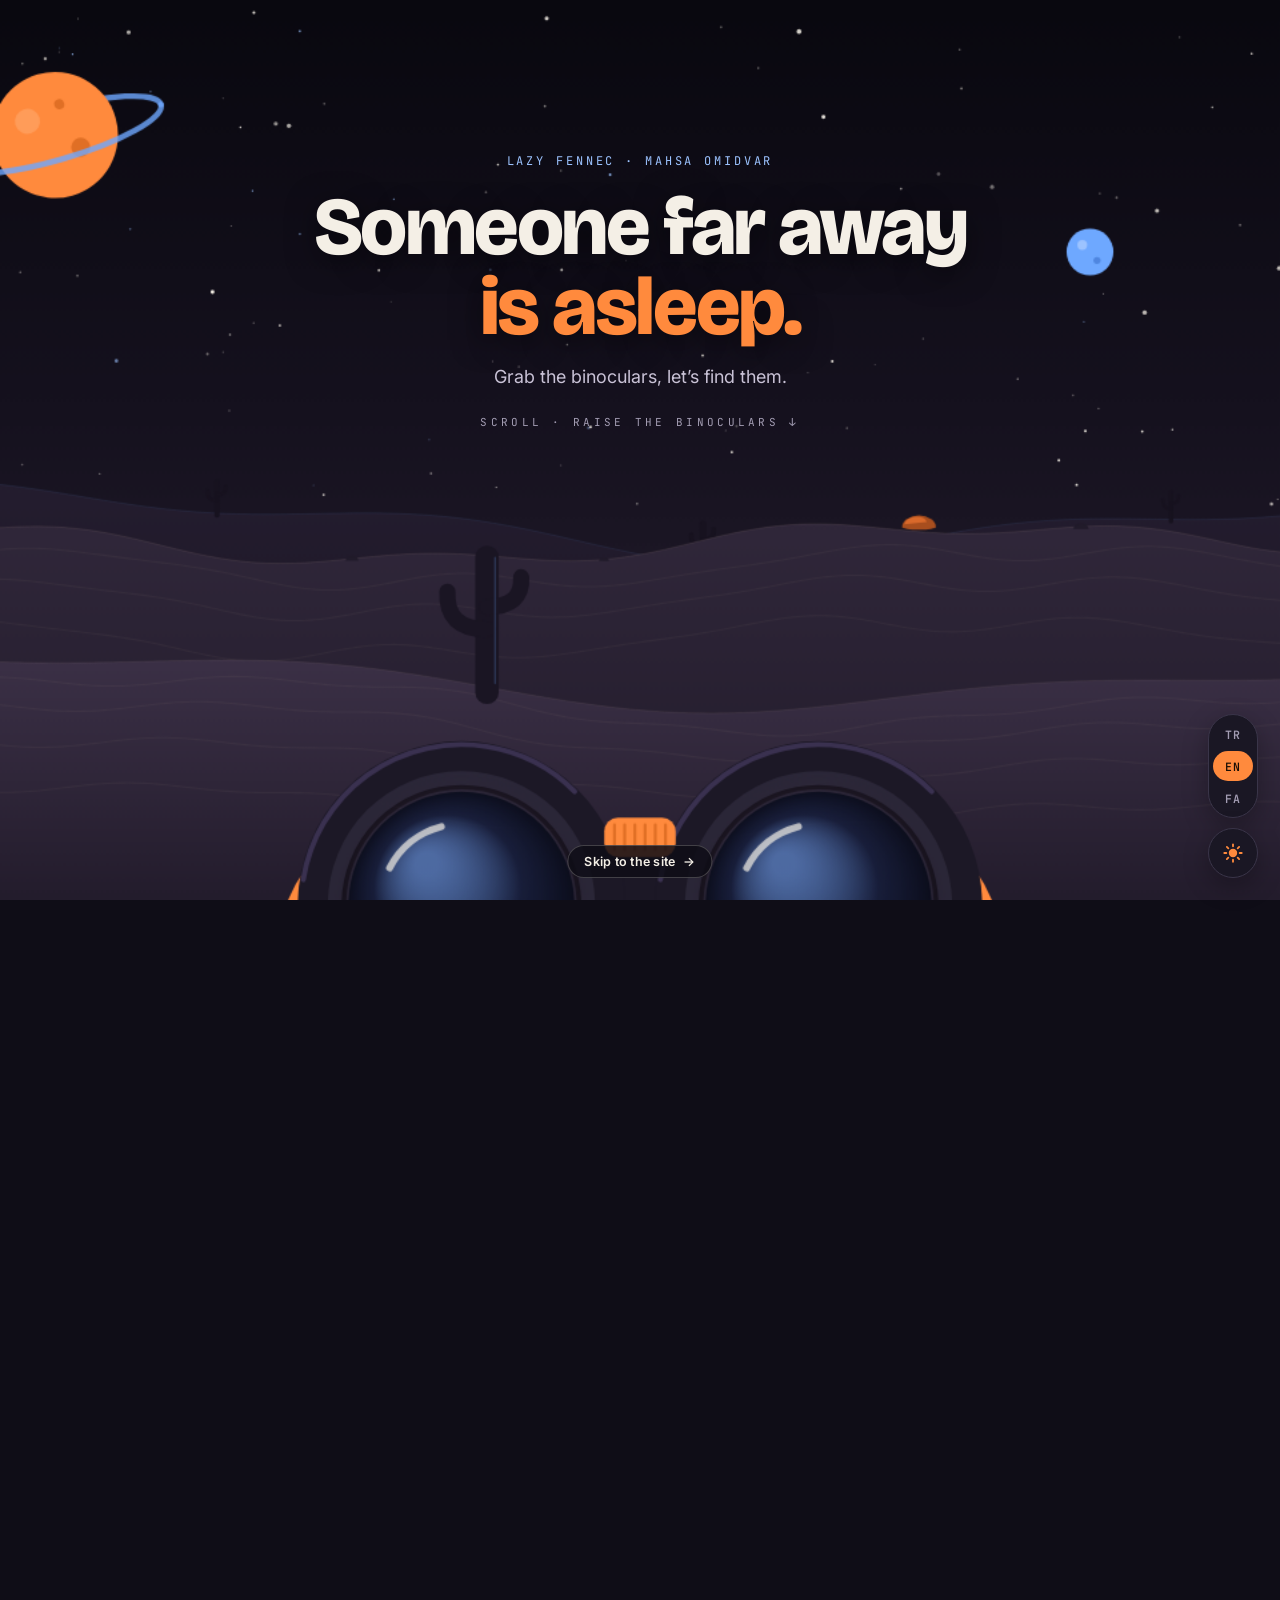
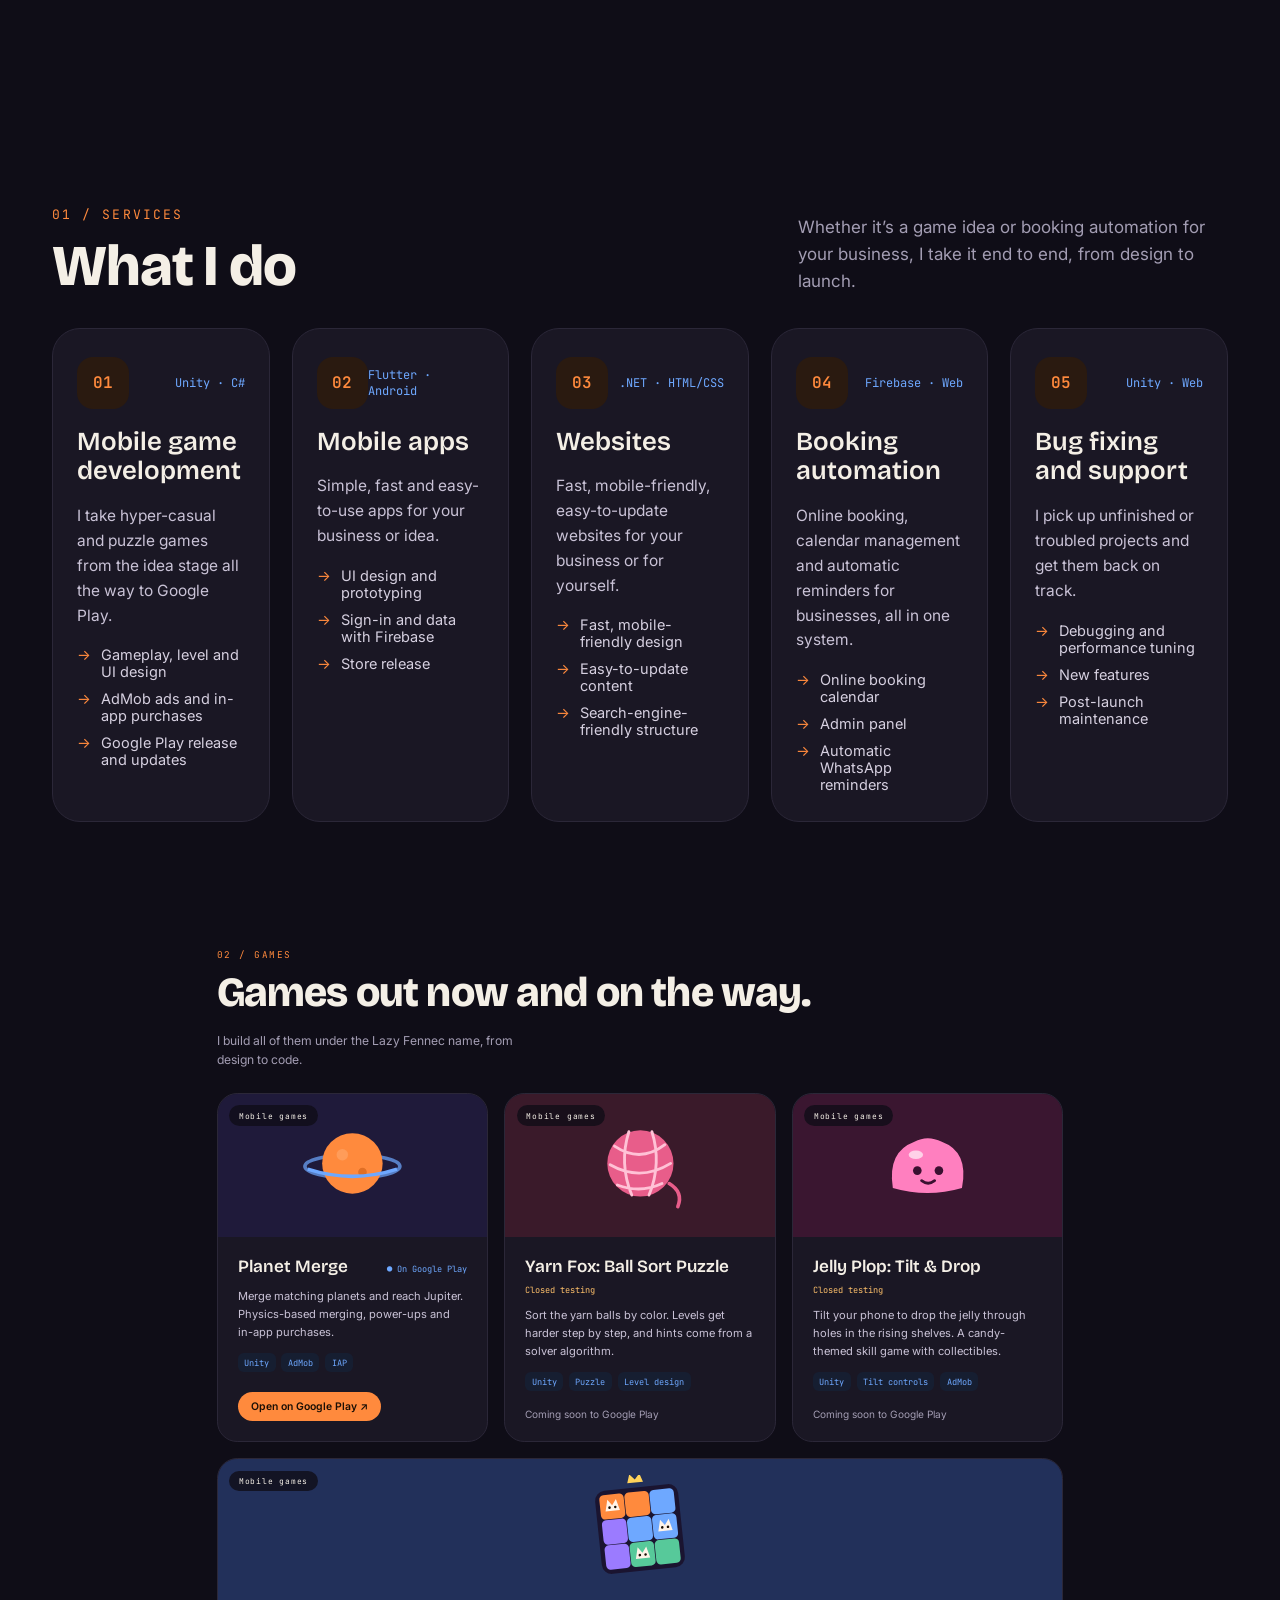
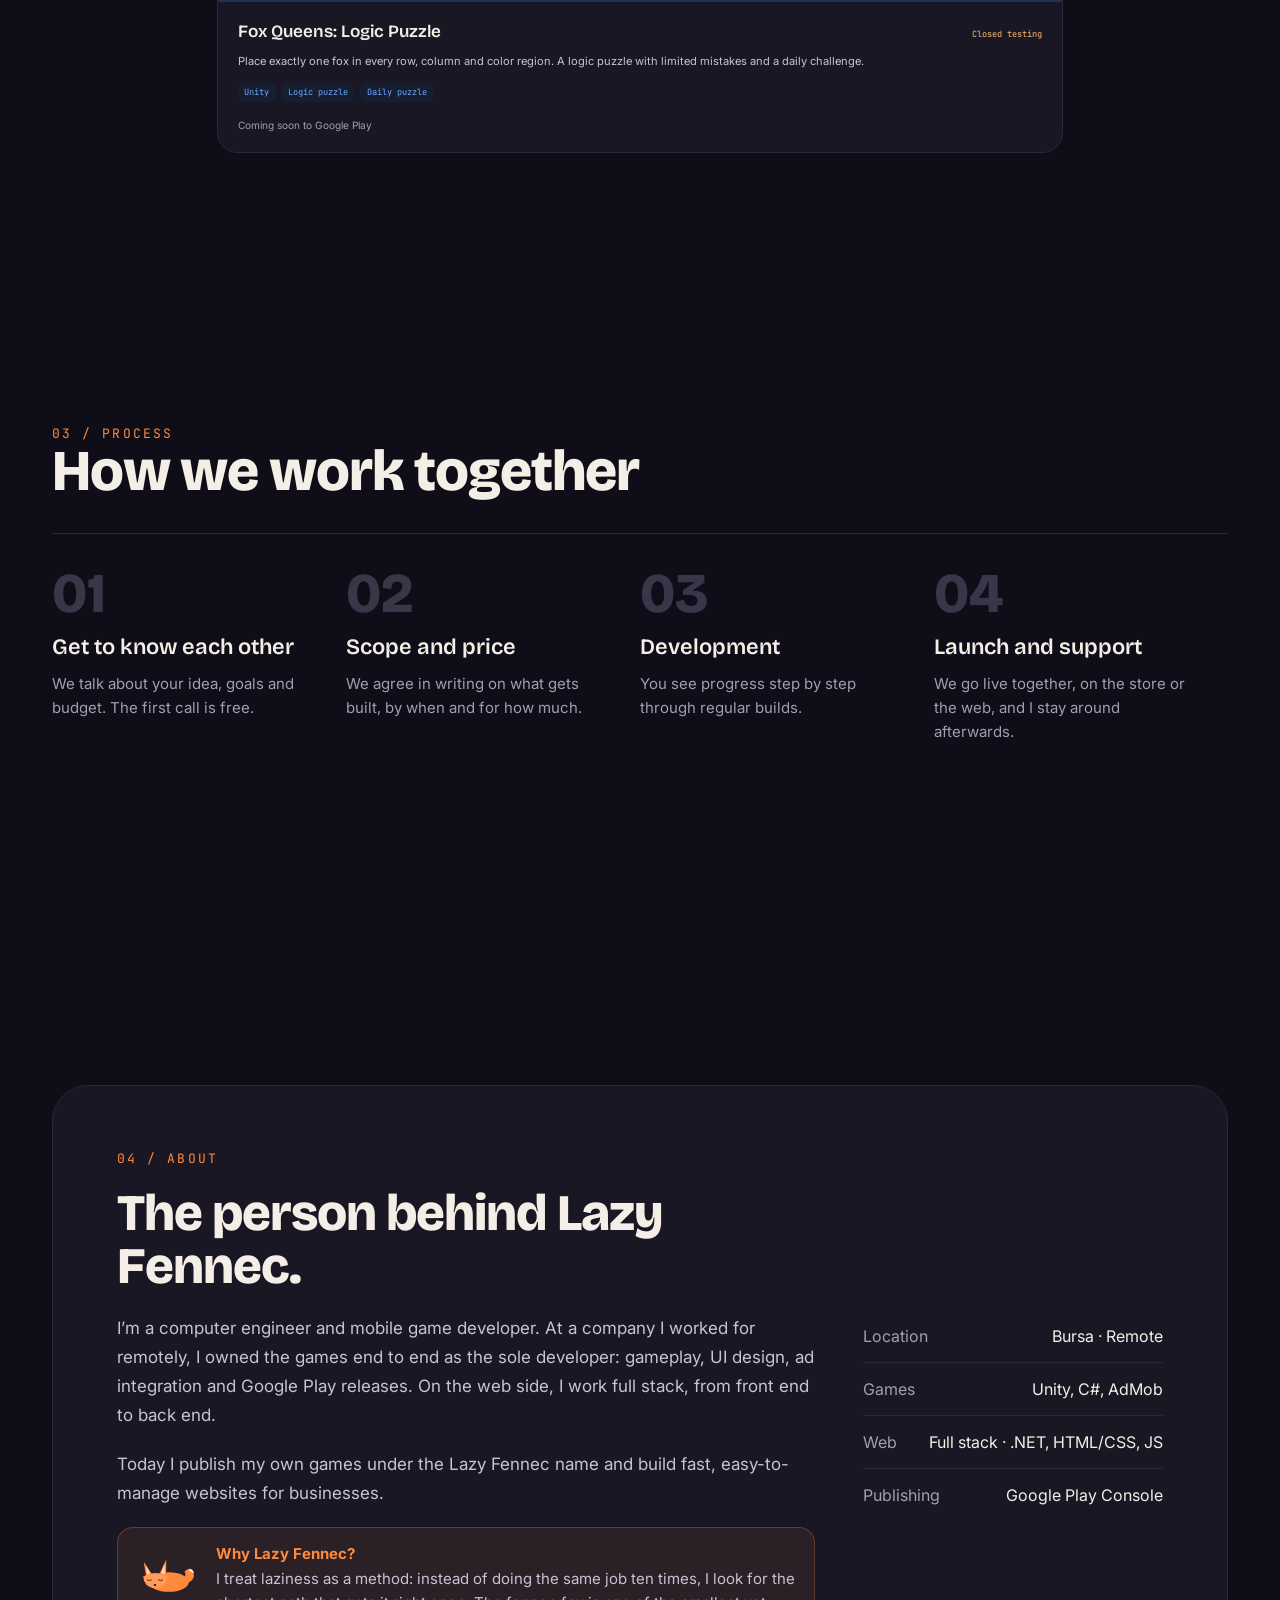
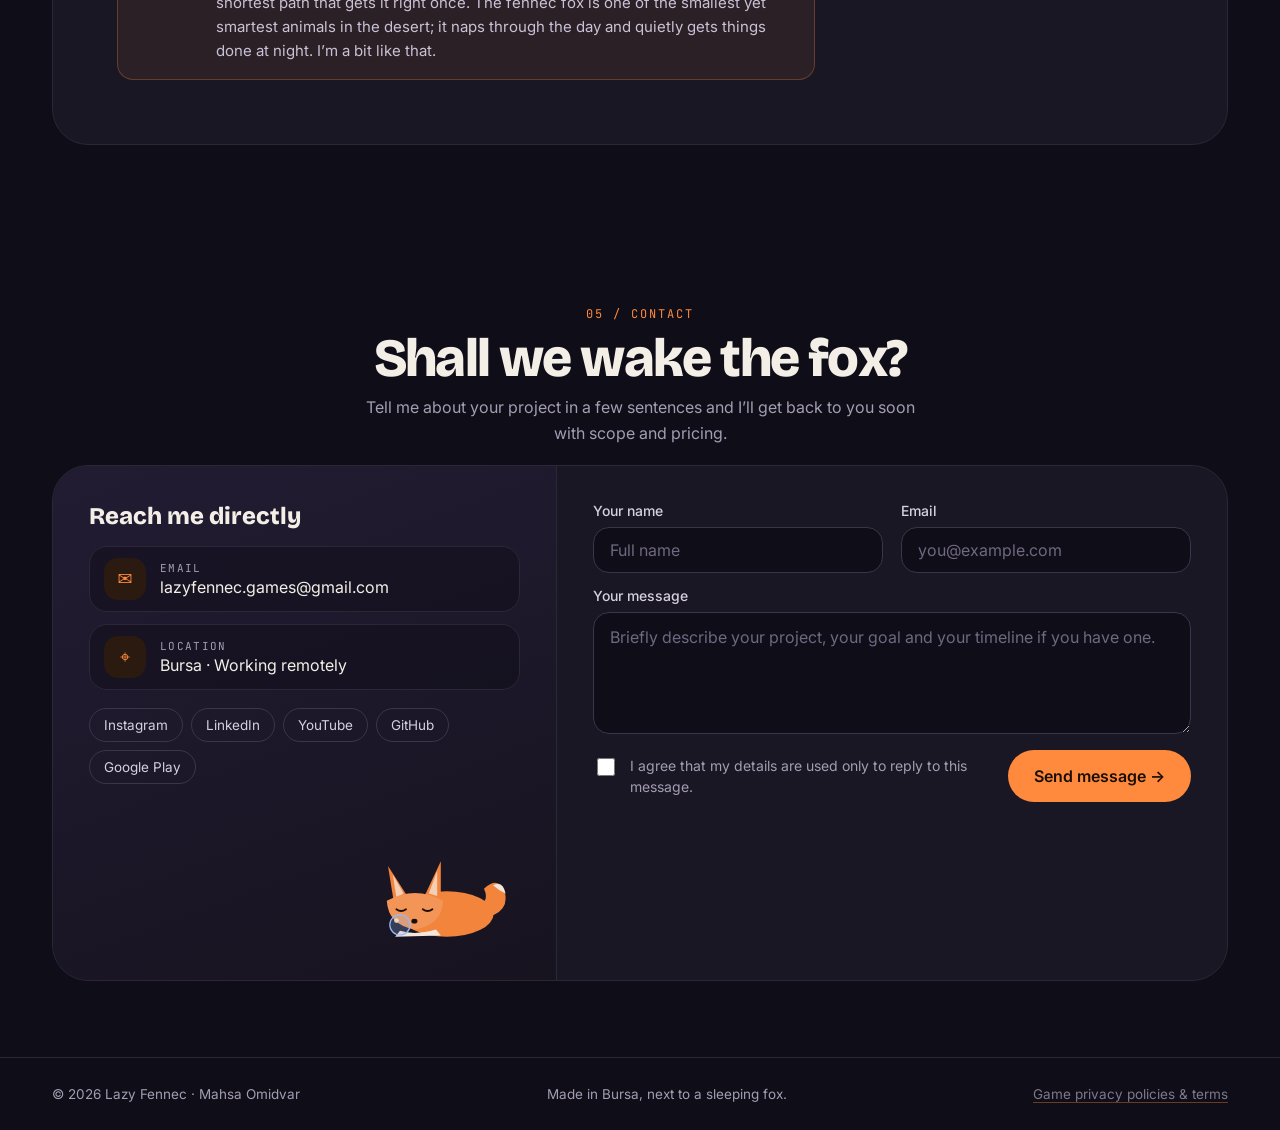
==== commit 08d2675f: "Sayfalar güncellendi" ====
--- a/index.html
+++ b/index.html
@@ -496,7 +496,7 @@
 
     <script src="/js/site.js?v=nrYHC2a_hS8eRBWaysgQRdelNVQjk-IgrY110L_L0DE"></script>
     
-    <script src="/js/intro.js?v=qG0l_B6lrn7PgY5m9iGuQG95Y7Y0bKiXXOCw1V2sJ2k"></script>
+    <script src="/js/intro.js?v=r2V_Z-etP7smUYKwWzyRn6WJMxfAhKOobvSO4K50Ekg"></script>
 
 </body>
 </html>
--- a/css/site.css
+++ b/css/site.css
@@ -646,3 +646,34 @@
 /* Alt bilgi: oyunların gizlilik sayfaları bağlantısı */
 .lf-footer__legal { color: inherit; opacity: .75; text-decoration: underline; text-underline-offset: 3px; text-decoration-color: rgba(255,138,61,.5); }
 .lf-footer__legal:hover { opacity: 1; color: var(--orange); }
+
+/* Filmi atla düğmesi */
+.lf-skip {
+    position: absolute; left: 50%; bottom: 22px; transform: translateX(-50%); z-index: 6;
+    display: inline-flex; align-items: center; gap: 8px; padding: 8px 16px; border-radius: 999px; cursor: pointer;
+    font: 600 12.5px var(--body); letter-spacing: .02em; color: #F4EFE6;
+    background: rgba(15, 13, 23, .55); border: 1px solid rgba(244, 239, 230, .22);
+    -webkit-backdrop-filter: blur(6px); backdrop-filter: blur(6px);
+    transition: opacity .35s ease, background .2s ease, border-color .2s ease;
+}
+.lf-skip:hover, .lf-skip:focus-visible { background: rgba(255, 138, 61, .9); border-color: transparent; color: #1A0F05; outline: none; }
+.lf-skip.is-hidden { opacity: 0; pointer-events: none; }
+html:not(.js) .lf-skip { display: none; }
+html[lang=fa] .lf-skip { font-family: Vazirmatn, system-ui, sans-serif; letter-spacing: 0; }
+@media (max-width: 640px) { .lf-skip { bottom: 16px; padding: 7px 14px; font-size: 12px; } }
+
+/* Hakkımda: “Neden Lazy Fennec?” */
+.lf-why { display: flex; gap: 16px; align-items: flex-start; padding: 16px 18px; border-radius: 16px; background: rgba(255, 138, 61, .08); border: 1px solid rgba(255, 138, 61, .28); }
+.lf-why__fox { flex: none; margin-top: 2px; }
+.lf-why strong { display: block; margin-bottom: 4px; color: var(--orange); font-size: 15px; }
+.lf-about__text .lf-why p { font-size: 15px; line-height: 1.6; }
+@media (max-width: 640px) { .lf-why { padding: 12px 14px; gap: 12px; } .lf-why__fox { width: 46px; height: 35px; } .lf-about__text .lf-why p { font-size: 14px; } }
+html[data-theme="day"] .lf-skip { background: rgba(255, 250, 243, .75); color: #3A2414; border-color: #E9CFB4; }
+html[data-theme="day"] .lf-why { background: rgba(255, 138, 61, .1); }
+
+/* Hafif mod (zayıf cihazlar): pahalı efektleri kapat */
+html.lf-lite .lf-star, html.lf-lite .lf-drift, html.lf-lite .lf-drift2, html.lf-lite .lf-float,
+html.lf-lite .lf-day__cloud, html.lf-lite .lf-mt__star, html.lf-lite .lf-bubble { animation: none; }
+html.lf-lite .lf-shoot { display: none; }
+html.lf-lite *, html.lf-lite *::before, html.lf-lite *::after { -webkit-backdrop-filter: none !important; backdrop-filter: none !important; }
+html.lf-lite .lf-skip { background: rgba(15, 13, 23, .85); }
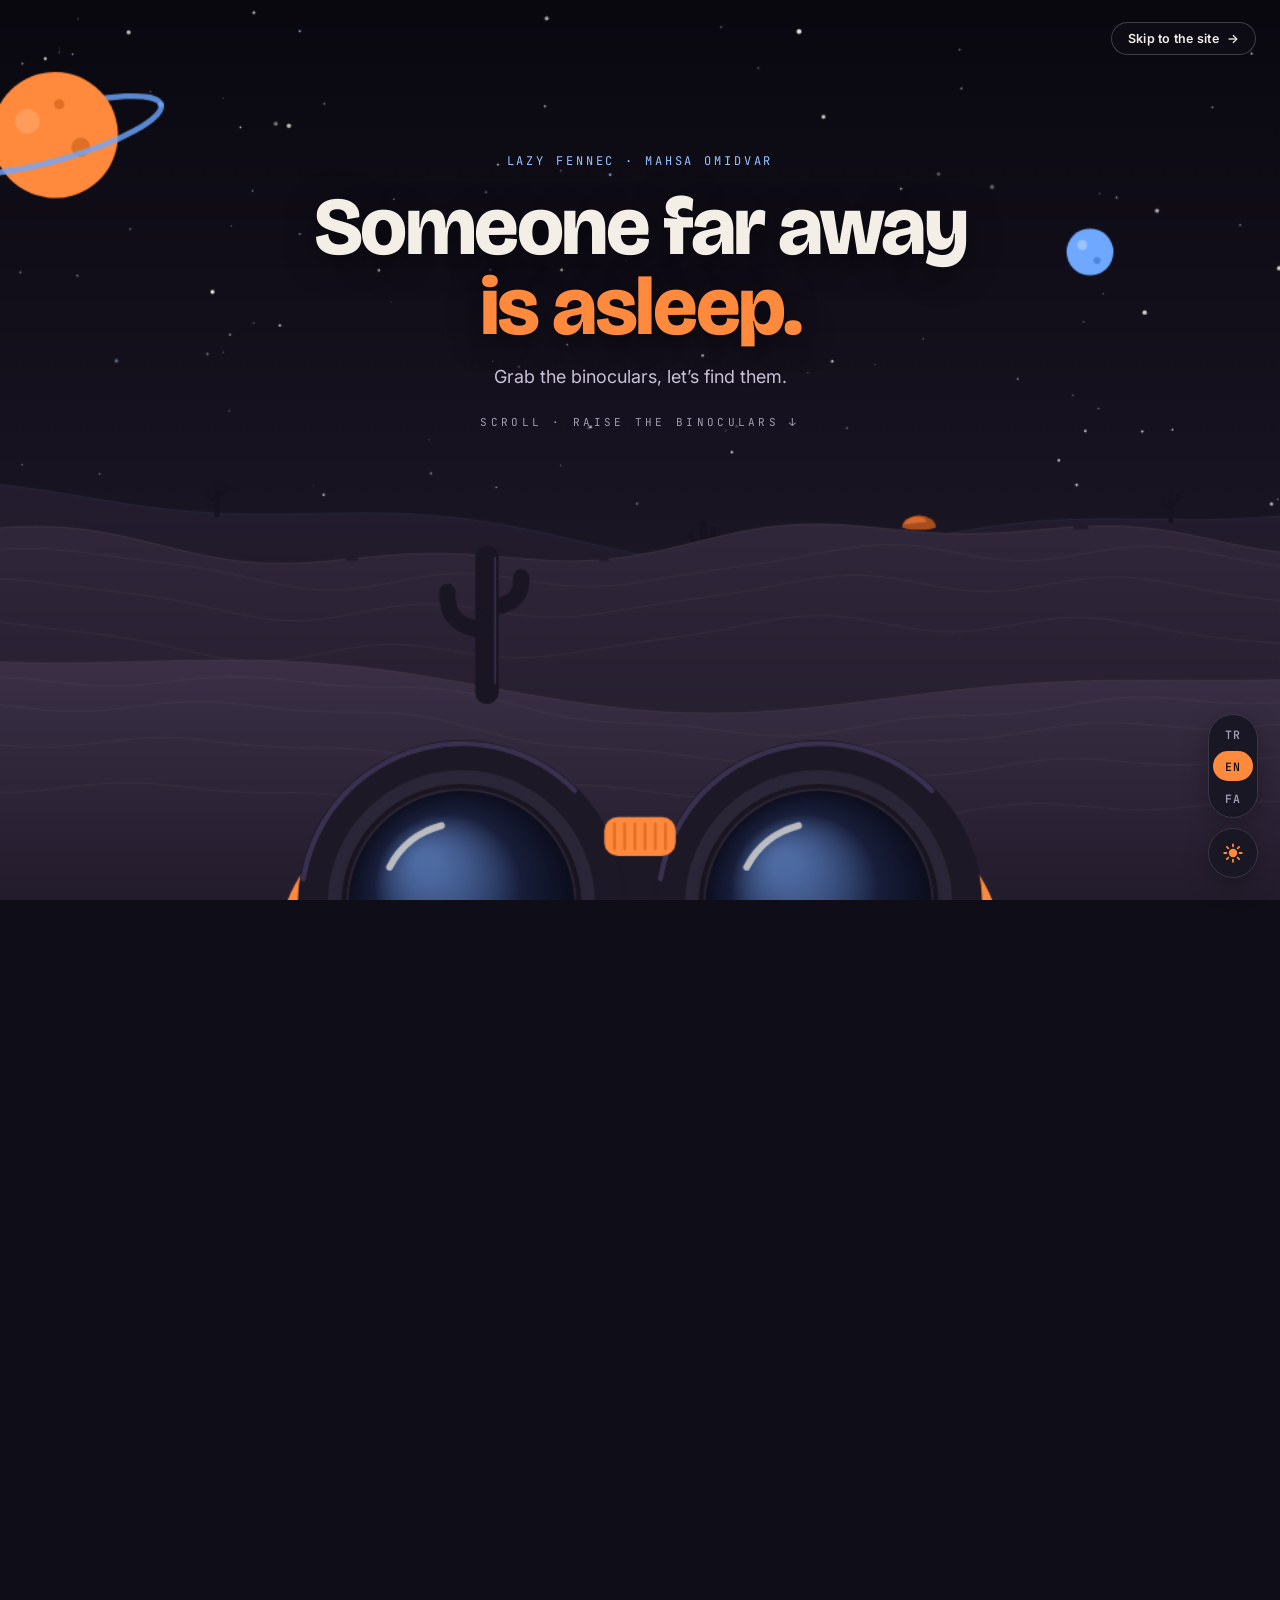
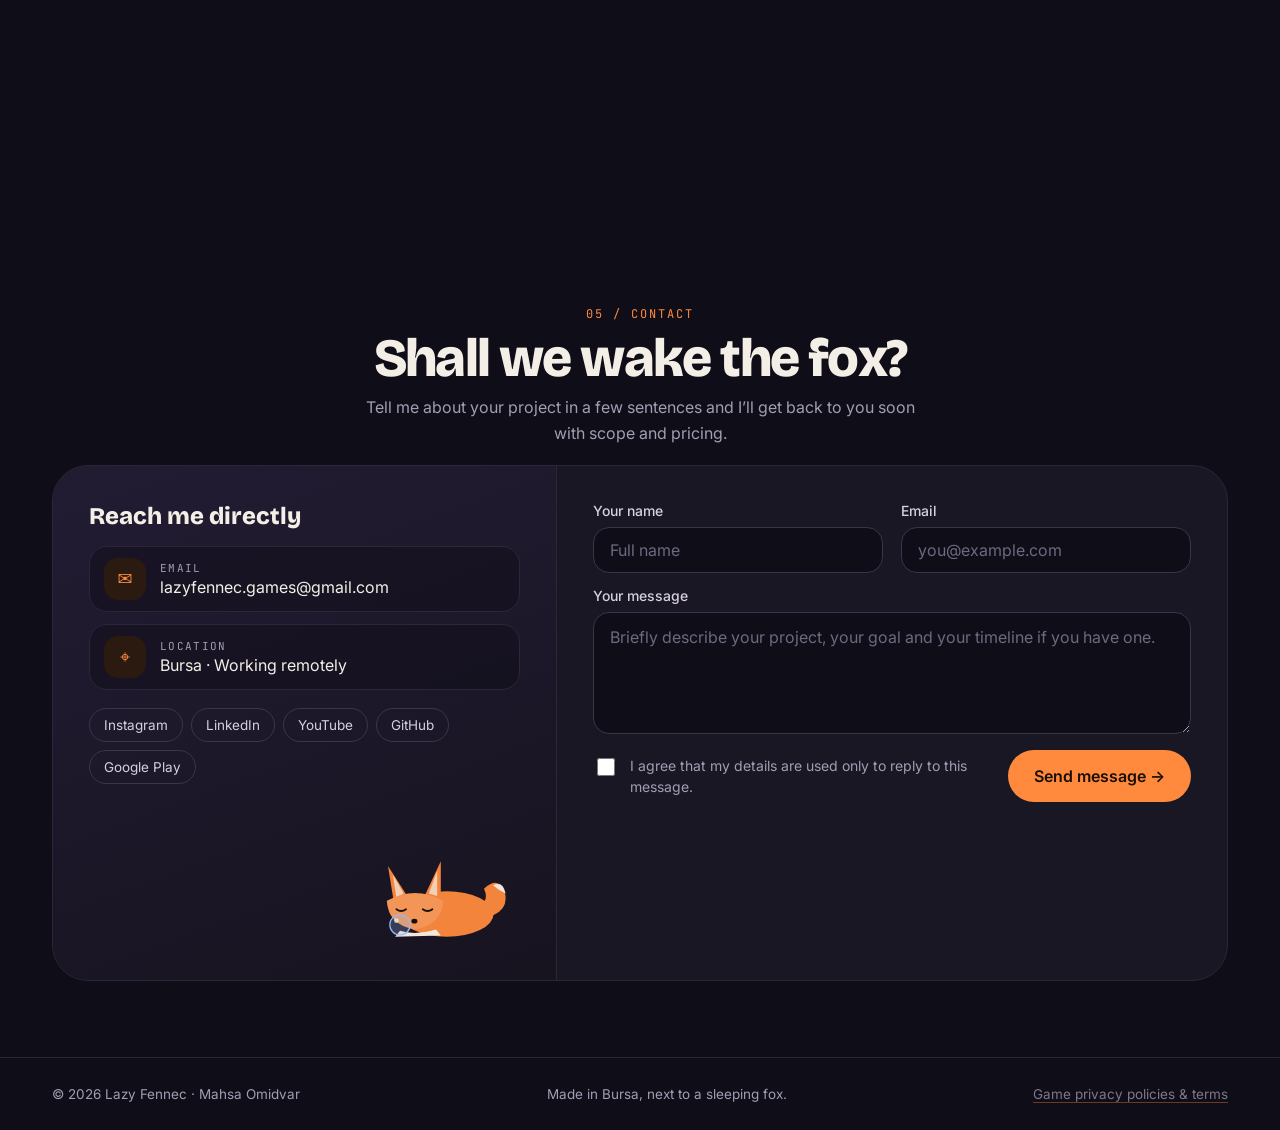
==== commit 767d2af9: "Siteye geç düğmesi sağ üst köşeye taşındı" ====
--- a/index.html
+++ b/index.html
@@ -34,7 +34,7 @@
     <link rel="preconnect" href="https://fonts.googleapis.com" />
     <link rel="preconnect" href="https://fonts.gstatic.com" crossorigin />
     <link href="https://fonts.googleapis.com/css2?family=Bricolage+Grotesque:opsz,wght@12..96,600;12..96,800&family=Inter:wght@400;500;600&family=JetBrains+Mono:wght@400;600&display=swap" rel="stylesheet" />
-    <link rel="stylesheet" href="/css/site.css?v=JUsjJZdfhnQgslMtgOaq5lcCsf_JjZQsIJ8wnJJUw9U" />
+    <link rel="stylesheet" href="/css/site.css?v=5xXdqrLTvsieBxGGUbU_itJBEqiae3KSkPhCHvE36hY" />
     <script>
         document.documentElement.classList.add('js');
         // Zayıf cihaz / veri tasarrufu: hafif mod (daha az animasyon, daha düşük çözünürlüklü film)
--- a/css/site.css
+++ b/css/site.css
@@ -649,7 +649,7 @@
 
 /* Filmi atla düğmesi */
 .lf-skip {
-    position: absolute; left: 50%; bottom: 22px; transform: translateX(-50%); z-index: 6;
+    position: absolute; top: 22px; right: 24px; z-index: 6;
     display: inline-flex; align-items: center; gap: 8px; padding: 8px 16px; border-radius: 999px; cursor: pointer;
     font: 600 12.5px var(--body); letter-spacing: .02em; color: #F4EFE6;
     background: rgba(15, 13, 23, .55); border: 1px solid rgba(244, 239, 230, .22);
@@ -660,7 +660,9 @@
 .lf-skip.is-hidden { opacity: 0; pointer-events: none; }
 html:not(.js) .lf-skip { display: none; }
 html[lang=fa] .lf-skip { font-family: Vazirmatn, system-ui, sans-serif; letter-spacing: 0; }
-@media (max-width: 640px) { .lf-skip { bottom: 16px; padding: 7px 14px; font-size: 12px; } }
+@media (max-width: 640px) { .lf-skip { top: 14px; right: 14px; padding: 7px 14px; font-size: 12px; } }
+html[dir=rtl] .lf-skip { right: auto; left: 24px; }
+@media (max-width: 640px) { html[dir=rtl] .lf-skip { left: 14px; } }
 
 /* Hakkımda: “Neden Lazy Fennec?” */
 .lf-why { display: flex; gap: 16px; align-items: flex-start; padding: 16px 18px; border-radius: 16px; background: rgba(255, 138, 61, .08); border: 1px solid rgba(255, 138, 61, .28); }
@@ -677,3 +679,4 @@
 html.lf-lite .lf-shoot { display: none; }
 html.lf-lite *, html.lf-lite *::before, html.lf-lite *::after { -webkit-backdrop-filter: none !important; backdrop-filter: none !important; }
 html.lf-lite .lf-skip { background: rgba(15, 13, 23, .85); }
+html.lf-lite[data-theme="day"] .lf-skip { background: rgba(255, 250, 243, .92); }
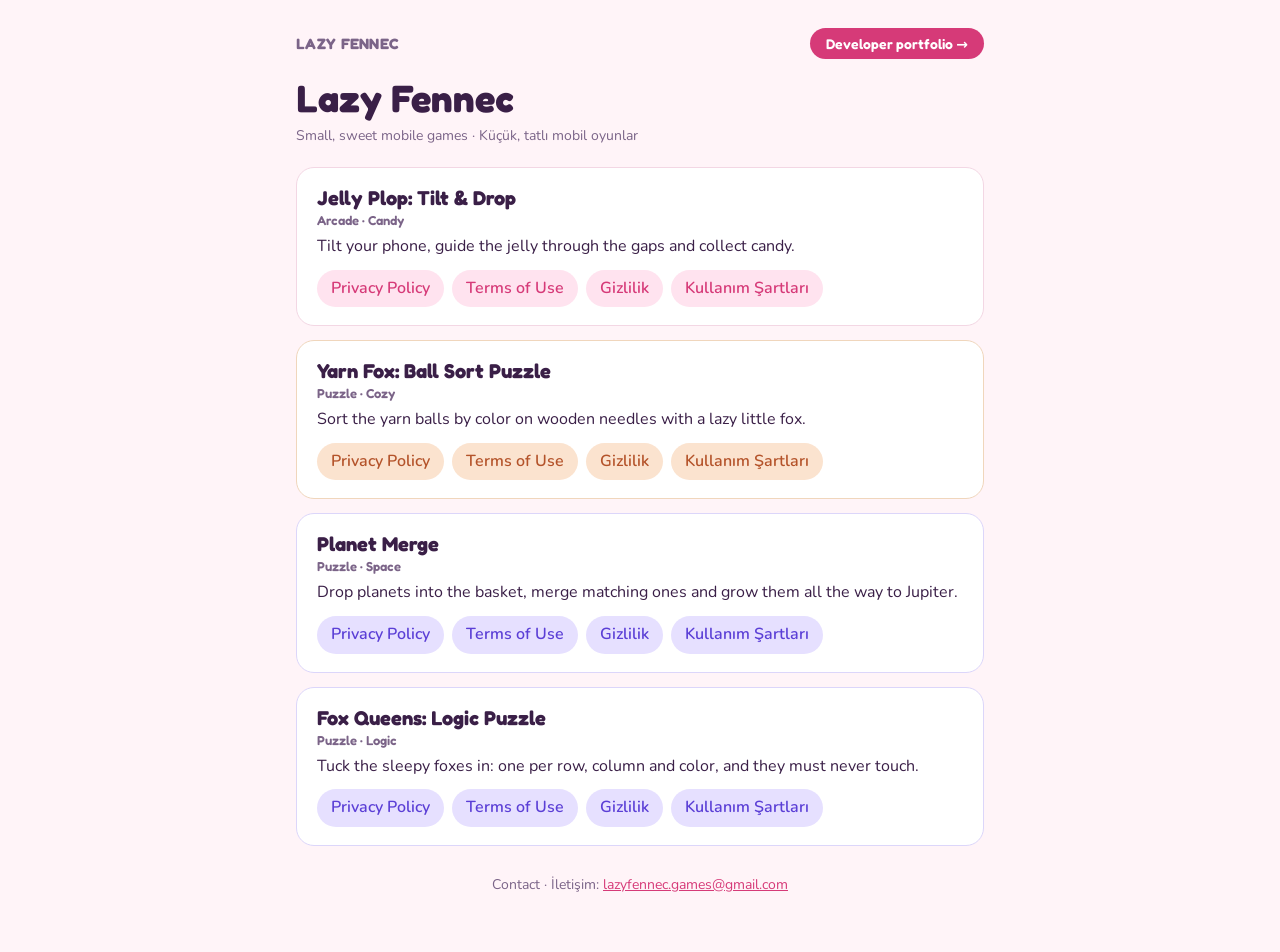
==== commit 1589b40e: "Ana sayfa yeniden oyun gizlilik sayfaları listesi (kişisel site mhsaomidvar.github.io'ya taşındı)" ====
--- a/index.html
+++ b/index.html
@@ -1,502 +1,51 @@
-<!-- lf-static -->
-<!DOCTYPE html>
-<html lang="tr" dir="ltr">
-<head>
-    <meta charset="utf-8" />
-    <meta name="viewport" content="width=device-width, initial-scale=1" />
-    <title>Mahsa Omidvar &#xB7; Lazy Fennec | Mobil Oyun ve Web Geli&#x15F;tirici</title>
-    <meta name="description" content="Mahsa Omidvar (Lazy Fennec): Unity ile mobil oyun geli&#x15F;tirici ve full stack web geli&#x15F;tirici. Bursa&#x2019;dan uzaktan; oyunlar, web siteleri ve randevu otomasyonu." />
-    <meta name="theme-color" content="#0F0D17" />
-    <meta name="author" content="Mahsa Omidvar" />
-    <meta name="robots" content="index, follow, max-image-preview:large" />
-    <meta property="og:site_name" content="Lazy Fennec" />
-    <meta property="og:title" content="Mahsa Omidvar &#xB7; Lazy Fennec | Mobil Oyun ve Web Geli&#x15F;tirici" />
-    <meta property="og:description" content="Mobil oyun ve full stack web geli&#x15F;tirici. Oyun gibi hissettiren dijital &#xFC;r&#xFC;nler." />
-    <meta property="og:type" content="website" />
-    <meta property="og:url" content="https://lazyfennecgames.github.io/" />
-    <meta property="og:image" content="https://lazyfennecgames.github.io/img/og.png" />
-    <meta property="og:image:width" content="1200" />
-    <meta property="og:image:height" content="630" />
-    <meta property="og:image:alt" content="Mahsa Omidvar · Lazy Fennec" />
-    <meta property="og:locale" content="tr_TR" />
-        <meta property="og:locale:alternate" content="en_US" />
-        <meta property="og:locale:alternate" content="fa_IR" />
-    <meta name="twitter:card" content="summary_large_image" />
-    <meta name="twitter:title" content="Mahsa Omidvar &#xB7; Lazy Fennec | Mobil Oyun ve Web Geli&#x15F;tirici" />
-    <meta name="twitter:description" content="Mobil oyun ve full stack web geli&#x15F;tirici. Oyun gibi hissettiren dijital &#xFC;r&#xFC;nler." />
-    <meta name="twitter:image" content="https://lazyfennecgames.github.io/img/og.png" />
-        <link rel="canonical" href="https://lazyfennecgames.github.io/" />
-        <link rel="alternate" hreflang="tr" href="https://lazyfennecgames.github.io/" />
-        <link rel="alternate" hreflang="en" href="https://lazyfennecgames.github.io/en/" />
-        <link rel="alternate" hreflang="fa" href="https://lazyfennecgames.github.io/fa/" />
-        <link rel="alternate" hreflang="x-default" href="https://lazyfennecgames.github.io/" />
-    <link rel="icon" href="/img/favicon.svg" type="image/svg+xml" />
-    <link rel="preconnect" href="https://fonts.googleapis.com" />
-    <link rel="preconnect" href="https://fonts.gstatic.com" crossorigin />
-    <link href="https://fonts.googleapis.com/css2?family=Bricolage+Grotesque:opsz,wght@12..96,600;12..96,800&family=Inter:wght@400;500;600&family=JetBrains+Mono:wght@400;600&display=swap" rel="stylesheet" />
-    <link rel="stylesheet" href="/css/site.css?v=5xXdqrLTvsieBxGGUbU_itJBEqiae3KSkPhCHvE36hY" />
-    <script>
-        document.documentElement.classList.add('js');
-        // Zayıf cihaz / veri tasarrufu: hafif mod (daha az animasyon, daha düşük çözünürlüklü film)
-        (function () { var n = navigator, c = n.connection || {}; if ((n.hardwareConcurrency && n.hardwareConcurrency <= 2) || (n.deviceMemory && n.deviceMemory <= 2) || c.saveData) document.documentElement.classList.add('lf-lite'); })();
-        // Gece / gündüz: son seçimi hatırla (varsayılan gece). Sayfa çizilmeden önce ayarlanır, renk sıçraması olmaz.
-        (function () { var t = 'night'; try { t = localStorage.getItem('lf-theme') === 'day' ? 'day' : 'night'; } catch (e) { } document.documentElement.setAttribute('data-theme', t); })();
-        // JavaScript'te kullanılan, seçili dildeki metinler
-        window.LF_I18N = {"hud":["\u00C7\u00D6L TARANIYOR\u2026","B\u0130R KAKT\u00DCS \u00B7 T\u0130LK\u0130 DE\u011E\u0130L","TURUNCU\u2026 AMA SADECE B\u0130R TA\u015E","SADECE YILDIZLAR","DUR! ORADA B\u0130R \u015EEY VAR","\u25CF FENNEC BULUNDU \u00B7 UYUYOR"],"form":{"sending":"G\u00F6nderiliyor\u2026","ok":"Mesaj\u0131n ula\u015Ft\u0131! Tilki uyand\u0131, en k\u0131sa s\u00FCrede d\u00F6n\u00FC\u015F yapaca\u011F\u0131m.","fail":"Mesaj \u015Fu an g\u00F6nderilemedi. Bana do\u011Frudan e-postayla yazabilirsin.","fix":"Birka\u00E7 alan\u0131 kontrol eder misin?","network":"Ba\u011Flant\u0131 kurulamad\u0131. Bana do\u011Frudan e-postayla yazabilirsin."},"theme":{"toDay":"G\u00FCnd\u00FCz moduna ge\u00E7","toNight":"Gece moduna ge\u00E7"}};
-    </script>
-        <script>
-            window.LF_STATIC = {"formEndpoint":"","email":"lazyfennec.games@gmail.com","mailOpened":"E-posta uygulaman a\u00E7\u0131ld\u0131; mesaj\u0131 oradan g\u00F6nderebilirsin.","lang":"tr","errors":{"name":"Ad\u0131n\u0131 yazar m\u0131s\u0131n?","email":"E-posta adresin gerekli.","emailInvalid":"Bu e-posta adresi ge\u00E7erli g\u00F6r\u00FCnm\u00FCyor.","message":"Birka\u00E7 c\u00FCmleyle projenden bahset.","messageLength":"Mesaj\u0131n 10 ile 3000 karakter aras\u0131nda olmal\u0131.","consent":"Devam etmek i\u00E7in onay kutusunu i\u015Faretle."}};
-            // Ana sayfa (TR) ilk kez açılıyorsa tarayıcı diline göre İngilizce/Farsça sürüme yönlendir
-            (function () {
-                var cur = 'tr', pick = null;
-                try { pick = localStorage.getItem('lf-lang'); } catch (e) { }
-                if (cur !== 'tr') { try { localStorage.setItem('lf-lang', cur); } catch (e) { } return; }
-                if (pick === 'tr') return;
-                if (!pick) { var n = (navigator.language || '').toLowerCase(); pick = n.indexOf('tr') === 0 ? 'tr' : n.indexOf('fa') === 0 ? 'fa' : 'en'; }
-                if (pick === 'en' || pick === 'fa') location.replace('/' + pick + '/');
-            })();
-        </script>
-</head>
-<body class="lf-static-page">
-    <header class="lf-nav" id="lf-nav">
-        <nav class="lf-nav__inner" aria-label="Lazy Fennec">
-            <a href="#ust" class="lf-brand" data-top dir="ltr">
-                <svg width="36" height="36" viewBox="0 0 64 64" aria-hidden="true"><path d="M10 6 L26 26 L14 34 Z" fill="#FF8A3D"/><path d="M54 6 L38 26 L50 34 Z" fill="#FF8A3D"/><path d="M14 13 L22 25 L16 29 Z" fill="#FFD9BE"/><path d="M50 13 L42 25 L48 29 Z" fill="#FFD9BE"/><path d="M12 30 Q32 18 52 30 L44 50 Q32 60 20 50 Z" fill="#FF8A3D"/><path d="M22 40 q3 2 6 0" stroke="#1A0F05" stroke-width="2.2" fill="none" stroke-linecap="round"/><path d="M36 40 q3 2 6 0" stroke="#1A0F05" stroke-width="2.2" fill="none" stroke-linecap="round"/><circle cx="32" cy="49" r="2.6" fill="#1A0F05"/></svg>
-                <span class="lf-brand__text"><strong>Lazy Fennec</strong><small>by Mahsa Omidvar</small></span>
-            </a>
-            <div class="lf-nav__links">
-                <a href="#hizmetler">Hizmetler</a>
-                <a href="#oyunlar">Oyunlar</a>
-                <a href="#surec">S&#xFC;re&#xE7;</a>
-                <a href="#hakkimda">Hakk&#x131;mda</a>
-                <a href="#iletisim" class="lf-btn lf-btn--sm">Proje ba&#x15F;latal&#x131;m</a>
-            </div>
-        </nav>
-    </header>
-
-    <!-- Sağ alt köşe: dil ve gece/gündüz -->
-    <div class="lf-ctrl">
-        <nav class="lf-lang" aria-label="Dil">
-            <a href="/" data-lang="tr" lang="tr" hreflang="tr" title="Türkçe" class="is-on" aria-current="true">TR</a>
-            <a href="/en/" data-lang="en" lang="en" hreflang="en" title="English" class="">EN</a>
-            <a href="/fa/" data-lang="fa" lang="fa" hreflang="fa" title="فارسی" class="">FA</a>
-        </nav>
-        <button type="button" id="lf-theme" class="lf-theme" aria-label="G&#xFC;nd&#xFC;z moduna ge&#xE7;" title="G&#xFC;nd&#xFC;z moduna ge&#xE7;">
-            <svg class="lf-theme__sun" width="22" height="22" viewBox="0 0 24 24" aria-hidden="true"><circle cx="12" cy="12" r="4.6" fill="currentColor"/><g stroke="currentColor" stroke-width="2" stroke-linecap="round"><path d="M12 2.5v2.2M12 19.3v2.2M2.5 12h2.2M19.3 12h2.2M5.3 5.3l1.6 1.6M17.1 17.1l1.6 1.6M5.3 18.7l1.6-1.6M17.1 6.9l1.6-1.6"/></g></svg>
-        <svg class="lf-theme__moon" width="22" height="22" viewBox="0 0 24 24" aria-hidden="true"><path d="M20 14.6A8.5 8.5 0 0 1 9.4 4a8.5 8.5 0 1 0 10.6 10.6Z" fill="currentColor"/></svg>
-        </button>
-    </div>
-
-
-    <script type="application/ld&#x2B;json">{"@context":"https://schema.org","@graph":[{"@type":"WebSite","@id":"https://lazyfennecgames.github.io/#website","url":"https://lazyfennecgames.github.io/","name":"Lazy Fennec","alternateName":["Lazy Fennec Games","Mahsa Omidvar"],"inLanguage":["tr","en","fa"],"publisher":{"@id":"https://lazyfennecgames.github.io/#mahsa"}},{"@type":"Person","@id":"https://lazyfennecgames.github.io/#mahsa","name":"Mahsa Omidvar","alternateName":"Lazy Fennec","url":"https://lazyfennecgames.github.io/","image":"https://lazyfennecgames.github.io/img/og.png","email":"lazyfennec.games@gmail.com","jobTitle":"Mobil Oyun ve Web Geli\u015Ftirici","description":"Mahsa Omidvar (Lazy Fennec): Unity ile mobil oyun geli\u015Ftirici ve full stack web geli\u015Ftirici. Bursa\u2019dan uzaktan; oyunlar, web siteleri ve randevu otomasyonu.","address":{"@type":"PostalAddress","addressLocality":"Bursa","addressCountry":"TR"},"knowsAbout":["Unity","C#","Mobile game development","Puzzle game design","Level design","Web development","Full-stack development","Front-end development",".NET","ASP.NET Core","HTML","CSS","JavaScript","Google Play"],"sameAs":["https://instagram.com/lazyfennecgames","https://www.linkedin.com/in/mahsa-omidvar-gharehbaba-b6abb8252/","https://www.youtube.com/@LazyFennec","https://github.com/lazyfennecgames","https://play.google.com/store/apps/details?id=com.lazyfennec.planetmerge"]},{"@type":"ProfilePage","@id":"https://lazyfennecgames.github.io/#page","url":"https://lazyfennecgames.github.io/","name":"Mahsa Omidvar \u00B7 Lazy Fennec | Mobil Oyun ve Web Geli\u015Ftirici","description":"Mahsa Omidvar (Lazy Fennec): Unity ile mobil oyun geli\u015Ftirici ve full stack web geli\u015Ftirici. Bursa\u2019dan uzaktan; oyunlar, web siteleri ve randevu otomasyonu.","inLanguage":"tr","isPartOf":{"@id":"https://lazyfennecgames.github.io/#website"},"mainEntity":{"@id":"https://lazyfennecgames.github.io/#mahsa"}},{"@type":"VideoGame","name":"Planet Merge","description":"Ayn\u0131 gezegenleri birle\u015Ftir, J\u00FCpiter\u2019e ula\u015F. Fizik tabanl\u0131 birle\u015Ftirme, g\u00FC\u00E7lendiriciler ve uygulama i\u00E7i sat\u0131n alma i\u00E7eriyor.","gamePlatform":"Android","operatingSystem":"Android","applicationCategory":"Game","author":{"@id":"https://lazyfennecgames.github.io/#mahsa"},"url":"https://play.google.com/store/apps/details?id=com.lazyfennec.planetmerge"},{"@type":"VideoGame","name":"Yarn Fox: Ball Sort Puzzle","description":"Y\u00FCn yumaklar\u0131n\u0131 renklerine g\u00F6re s\u0131rala. Giderek zorla\u015Fan seviyeler ve \u00E7\u00F6z\u00FCc\u00FC algoritmayla \u00E7al\u0131\u015Fan bir ipucu sistemi var.","gamePlatform":"Android","operatingSystem":"Android","applicationCategory":"Game","author":{"@id":"https://lazyfennecgames.github.io/#mahsa"}},{"@type":"VideoGame","name":"Jelly Plop: Tilt \u0026 Drop","description":"Telefonu e\u011F, j\u00F6leyi y\u00FCkselen raflardaki deliklerden d\u00FC\u015F\u00FCr. \u015Eeker temal\u0131, koleksiyonlu bir beceri oyunu.","gamePlatform":"Android","operatingSystem":"Android","applicationCategory":"Game","author":{"@id":"https://lazyfennecgames.github.io/#mahsa"}},{"@type":"VideoGame","name":"Fox Queens: Logic Puzzle","description":"Her sat\u0131ra, her s\u00FCtuna ve her renkli b\u00F6lgeye yaln\u0131zca bir tilki yerle\u015Ftir. S\u0131n\u0131rl\u0131 hata hakk\u0131yla oynanan, g\u00FCnl\u00FCk bulmacas\u0131 olan bir mant\u0131k oyunu.","gamePlatform":"Android","operatingSystem":"Android","applicationCategory":"Game","author":{"@id":"https://lazyfennecgames.github.io/#mahsa"}}]}</script>
-
-<!-- Sabit arka plan: yıldızlar ve gezegenler (site bölümlerinin arkasında) -->
-<div class="lf-bg" aria-hidden="true">
-    <div class="lf-bg__far" id="lf-far"></div>
-    <div class="lf-bg__mid" id="lf-mid">
-        <svg class="lf-bg__ring lf-drift" width="230" height="230" viewBox="0 0 230 230"><circle cx="115" cy="115" r="62" fill="#FF8A3D" opacity=".92"/><circle cx="92" cy="94" r="12" fill="#FF9C59"/><circle cx="136" cy="134" r="9" fill="#E06F25"/><circle cx="128" cy="86" r="5" fill="#E06F25"/><ellipse cx="115" cy="118" rx="108" ry="24" fill="none" stroke="#6EA8FF" stroke-width="5" opacity=".75" transform="rotate(-16 115 118)"/></svg>
-        <svg class="lf-bg__blue lf-drift2" width="70" height="70" viewBox="0 0 70 70"><circle cx="35" cy="35" r="24" fill="#6EA8FF" opacity=".85"/><circle cx="27" cy="28" r="5" fill="#9CC3FF"/><circle cx="42" cy="44" r="3.5" fill="#4F86E0"/></svg>
-        <svg class="lf-bg__dot lf-drift2" width="26" height="26" viewBox="0 0 26 26"><circle cx="13" cy="13" r="9" fill="#FFD9BE" opacity=".7"/></svg>
-    </div>
-    <span class="lf-shoot" style="right: 8%; top: 10%"></span>
-    <span class="lf-shoot" style="right: 35%; top: 4%; animation-delay: 4.5s; width: 100px"></span>
-    <span class="lf-shoot" style="right: 18%; top: 46%; animation-delay: 7s; width: 80px"></span>
-</div>
-
-<!-- ====== DÜRBÜN GİRİŞİ: kaydırma ile oynayan tek kameralık film ====== -->
-<section id="ust" class="lf-film" aria-label="Lazy Fennec">
-    <div class="lf-film__stage">
-        <canvas id="lf-canvas" class="lf-film__canvas" aria-hidden="true"></canvas>
-
-        <div id="lf-title" class="lf-film__title">
-            <span class="lf-eyebrow lf-eyebrow--blue">LAZY FENNEC &#xB7; MAHSA OMIDVAR</span>
-            <p class="lf-film__headline">Uzaklarda biri<br /><span class="lf-orange">uyuyor.</span></p>
-            <p class="lf-film__sub">D&#xFC;rb&#xFC;n&#xFC; al, birlikte bulal&#x131;m.</p>
-            <span class="lf-film__cue lf-float">KAYDIR &#xB7; D&#xDC;RB&#xDC;N&#xDC; KALDIR &#x2193;</span>
-        </div>
-
-        <div id="lf-hud" class="lf-hud" aria-hidden="true">
-            <div class="lf-hud__top">
-                <span>GECE D&#xDC;RB&#xDC;N&#xDC;</span><i></i><span class="lf-blue">ZOOM</span><b id="lf-zoom">×8</b>
-            </div>
-            <div id="lf-hud-text" class="lf-hud__text"></div>
-        </div>
-
-            <div class="lf-cap lf-cap--bl" data-cap>
-                <span class="lf-cap__k lf-orange-soft">01 &#xB7; MOB&#x130;L OYUNLAR</span>
-                <strong>Fikirden Google Play&#x2019;e.</strong>
-                <span>Unity ile oynan&#x131;&#x15F;, seviye tasar&#x131;m&#x131;, reklam ve uygulama i&#xE7;i sat&#x131;n alma.</span>
-            </div>
-            <div class="lf-cap lf-cap--tr" data-cap>
-                <span class="lf-cap__k lf-blue">02 &#xB7; MOB&#x130;L UYGULAMALAR</span>
-                <strong>Sade, h&#x131;zl&#x131;, kullan&#x131;&#x15F;l&#x131;.</strong>
-                <span>Flutter ile i&#x15F;letmen ya da fikrin i&#xE7;in Android uygulamalar&#x131;.</span>
-            </div>
-            <div class="lf-cap lf-cap--bl" data-cap>
-                <span class="lf-cap__k lf-orange-soft">03 &#xB7; WEB</span>
-                <strong>Web siteleri.</strong>
-                <span>.NET ile h&#x131;zl&#x131;, mobil uyumlu ve kolay g&#xFC;ncellenen siteler.</span>
-            </div>
-            <div class="lf-cap lf-cap--tr" data-cap>
-                <span class="lf-cap__k lf-blue">04 &#xB7; RANDEVU OTOMASYONU</span>
-                <strong>Randevular kendi kendine y&#xFC;r&#xFC;s&#xFC;n.</strong>
-                <span>&#x130;&#x15F;letmeler i&#xE7;in online randevu, y&#xF6;netim paneli ve otomatik hat&#x131;rlatmalar.</span>
-            </div>
-
-            <button type="button" id="lf-skip" class="lf-skip">Siteye ge&#xE7; <span aria-hidden="true">&#x2192;</span></button>
-
-        <div id="lf-hello" class="lf-cap lf-cap--hello">
-            <span class="lf-cap__k lf-blue">MERHABA</span>
-            <strong>Ben Mahsa.</strong>
-            <span>Tilki uyumuyordu; en k&#x131;sa yolu d&#xFC;&#x15F;&#xFC;n&#xFC;yordu.</span>
-        </div>
-
-        <div id="lf-hero" class="lf-hero">
-            <div class="lf-hero__inner">
-                <div class="lf-hero__text">
-                    <span class="lf-eyebrow lf-eyebrow--blue">OYUN &#xB7; MOB&#x130;L UYGULAMA &#xB7; WEB</span>
-                    <h1 class="lf-hero__title">Oyun gibi<br />hissettiren<br /><span class="lf-orange">dijital &#xFC;r&#xFC;nler.</span></h1>
-                    <p class="lf-hero__lead">Ben Mahsa; bilgisayar m&#xFC;hendisi ve mobil oyun geli&#x15F;tiricisiyim. Oyun yaparken &#xF6;&#x11F;rendi&#x11F;im ak&#x131;c&#x131;l&#x131;&#x11F;&#x131; ve detaylara &#xF6;zeni uygulamalara ve web sitelerine de ta&#x15F;&#x131;yorum.</p>
-                    <div class="lf-actions">
-                        <a href="#iletisim" class="lf-btn">Proje ba&#x15F;latal&#x131;m &#x2192;</a>
-                        <a href="#oyunlar" class="lf-btn lf-btn--ghost">Oyunlar&#x131;m&#x131; g&#xF6;r</a>
-                    </div>
-                </div>
-                <div class="lf-hero__card-wrap">
-                    <div id="lf-card" class="lf-hero__card">
-                        <span class="lf-pill"><span class="lf-blue">●</span> yeni projelere a&#xE7;&#x131;k</span>
-                    </div>
-                </div>
-            </div>
-        </div>
-    </div>
-</section>
-
-<main class="lf-site">
-
-    <!-- HİZMETLER -->
-    <section id="hizmetler" class="lf-section lf-rev">
-        <div class="lf-section__head">
-            <div>
-                <span class="lf-eyebrow">01 / H&#x130;ZMETLER</span>
-                <h2 class="lf-h2">Neler yap&#x131;yorum?</h2>
-            </div>
-            <p class="lf-muted lf-section__intro">&#x130;ster bir oyun fikri olsun ister i&#x15F;letmen i&#xE7;in bir randevu otomasyonu: tasar&#x131;mdan yay&#x131;na kadar s&#xFC;reci u&#xE7;tan uca y&#xFC;r&#xFC;t&#xFC;yorum.</p>
-        </div>
-        <div class="lf-grid lf-grid--services">
-                <article class="lf-card lf-service">
-                    <div class="lf-service__top">
-                        <span class="lf-service__no">01</span>
-                        <span class="lf-mono lf-blue" dir="ltr">Unity &#xB7; C#</span>
-                    </div>
-                    <h3>Mobil oyun geli&#x15F;tirme</h3>
-                    <p>Hyper-casual ve bulmaca oyunlar&#x131;n&#x131; fikir a&#x15F;amas&#x131;ndan Google Play yay&#x131;n&#x131;na ta&#x15F;&#x131;yorum.</p>
-                    <ul>
-                            <li><span class="lf-orange">&#x2192;</span>Oynan&#x131;&#x15F;, seviye ve aray&#xFC;z tasar&#x131;m&#x131;</li>
-                            <li><span class="lf-orange">&#x2192;</span>AdMob reklamlar&#x131; ve uygulama i&#xE7;i sat&#x131;n alma</li>
-                            <li><span class="lf-orange">&#x2192;</span>Google Play yay&#x131;n&#x131; ve g&#xFC;ncellemeler</li>
-                    </ul>
-                </article>
-                <article class="lf-card lf-service">
-                    <div class="lf-service__top">
-                        <span class="lf-service__no">02</span>
-                        <span class="lf-mono lf-blue" dir="ltr">Flutter &#xB7; Android</span>
-                    </div>
-                    <h3>Mobil uygulama</h3>
-                    <p>&#x130;&#x15F;letmen ya da fikrin i&#xE7;in sade, h&#x131;zl&#x131; ve kolay kullan&#x131;lan uygulamalar geli&#x15F;tiriyorum.</p>
-                    <ul>
-                            <li><span class="lf-orange">&#x2192;</span>Aray&#xFC;z tasar&#x131;m&#x131; ve prototip</li>
-                            <li><span class="lf-orange">&#x2192;</span>Firebase ile giri&#x15F; ve veri</li>
-                            <li><span class="lf-orange">&#x2192;</span>Ma&#x11F;aza yay&#x131;n&#x131;</li>
-                    </ul>
-                </article>
-                <article class="lf-card lf-service">
-                    <div class="lf-service__top">
-                        <span class="lf-service__no">03</span>
-                        <span class="lf-mono lf-blue" dir="ltr">.NET &#xB7; HTML/CSS</span>
-                    </div>
-                    <h3>Web sitesi</h3>
-                    <p>&#x130;&#x15F;letmen ya da kendin i&#xE7;in h&#x131;zl&#x131;, mobil uyumlu ve kolay g&#xFC;ncellenen web siteleri yap&#x131;yorum.</p>
-                    <ul>
-                            <li><span class="lf-orange">&#x2192;</span>Mobil uyumlu, h&#x131;zl&#x131; tasar&#x131;m</li>
-                            <li><span class="lf-orange">&#x2192;</span>Kolay g&#xFC;ncellenen i&#xE7;erik</li>
-                            <li><span class="lf-orange">&#x2192;</span>Arama motorlar&#x131;na uygun yap&#x131;</li>
-                    </ul>
-                </article>
-                <article class="lf-card lf-service">
-                    <div class="lf-service__top">
-                        <span class="lf-service__no">04</span>
-                        <span class="lf-mono lf-blue" dir="ltr">Firebase &#xB7; Web</span>
-                    </div>
-                    <h3>Randevu otomasyonu</h3>
-                    <p>&#x130;&#x15F;letmeler i&#xE7;in online randevu alma, takvim y&#xF6;netimi ve otomatik hat&#x131;rlatmalar&#x131; tek sistemde topluyorum.</p>
-                    <ul>
-                            <li><span class="lf-orange">&#x2192;</span>Online randevu takvimi</li>
-                            <li><span class="lf-orange">&#x2192;</span>Y&#xF6;netim paneli</li>
-                            <li><span class="lf-orange">&#x2192;</span>Otomatik WhatsApp hat&#x131;rlatmalar&#x131;</li>
-                    </ul>
-                </article>
-                <article class="lf-card lf-service">
-                    <div class="lf-service__top">
-                        <span class="lf-service__no">05</span>
-                        <span class="lf-mono lf-blue" dir="ltr">Unity &#xB7; Web</span>
-                    </div>
-                    <h3>Hata d&#xFC;zeltme ve destek</h3>
-                    <p>Yar&#x131;m kalm&#x131;&#x15F; ya da sorun &#xE7;&#x131;karan projeni toparlay&#x131;p yeniden yoluna sokuyorum.</p>
-                    <ul>
-                            <li><span class="lf-orange">&#x2192;</span>Hata ay&#x131;klama ve performans iyile&#x15F;tirme</li>
-                            <li><span class="lf-orange">&#x2192;</span>Yeni &#xF6;zellik ekleme</li>
-                            <li><span class="lf-orange">&#x2192;</span>Yay&#x131;n sonras&#x131; bak&#x131;m</li>
-                    </ul>
-                </article>
-        </div>
-    </section>
-
-    <!-- OYUNLAR -->
-    <section id="oyunlar" class="lf-section lf-rev">
-        <div class="lf-section__head">
-            <div>
-                <span class="lf-eyebrow">02 / OYUNLAR</span>
-                <h2 class="lf-h2">Yay&#x131;ndaki ve yoldaki oyunlar&#x131;m.</h2>
-            </div>
-            <p class="lf-muted lf-section__intro">Hepsini Lazy Fennec ad&#x131;yla, tasar&#x131;m&#x131;ndan koduna kendim geli&#x15F;tiriyorum.</p>
-        </div>
-        <div class="lf-grid lf-grid--games">
-                <article class="lf-card lf-game" data-cat="mobil-oyunlar">
-                    <div class="lf-game__art" style="background: #1F1A3A">
-                            <span class="lf-pill lf-pill--dark">Mobil oyunlar</span>
-                            <div class="lf-float">
-                                        <svg width="140" height="140" viewBox="0 0 140 140" aria-hidden="true"><ellipse cx="70" cy="74" rx="66" ry="16" fill="none" stroke="#6EA8FF" stroke-width="5" opacity=".7"/><circle cx="70" cy="70" r="42" fill="#FF8A3D"/><circle cx="56" cy="58" r="8" fill="#FF9C59"/><circle cx="84" cy="82" r="6" fill="#E06F25"/><path d="M8 78 Q70 98 132 78" fill="none" stroke="#6EA8FF" stroke-width="5"/></svg>
-                            </div>
-                    </div>
-                    <div class="lf-game__body">
-                        <div class="lf-game__title">
-                            <h3 dir="auto">Planet Merge</h3>
-                                <span class="lf-status lf-status--live">&#x25CF; Google Play&#x2019;de</span>
-                        </div>
-                        <p>Ayn&#x131; gezegenleri birle&#x15F;tir, J&#xFC;piter&#x2019;e ula&#x15F;. Fizik tabanl&#x131; birle&#x15F;tirme, g&#xFC;&#xE7;lendiriciler ve uygulama i&#xE7;i sat&#x131;n alma i&#xE7;eriyor.</p>
-                            <div class="lf-tags">
-                                    <span>Unity</span>
-                                    <span>AdMob</span>
-                                    <span>IAP</span>
-                            </div>
-                        <div class="lf-game__cta">
-                                <a class="lf-btn lf-btn--sm" href="https://play.google.com/store/apps/details?id=com.lazyfennec.planetmerge" target="_blank" rel="noopener">Google Play&#x2019;de a&#xE7; &#x2197;</a>
-                        </div>
-                    </div>
-                </article>
-                <article class="lf-card lf-game" data-cat="mobil-oyunlar">
-                    <div class="lf-game__art" style="background: #3A1A2A">
-                            <span class="lf-pill lf-pill--dark">Mobil oyunlar</span>
-                            <div class="lf-float">
-                                        <svg width="140" height="140" viewBox="0 0 140 140" aria-hidden="true"><circle cx="70" cy="70" r="46" fill="#E85D8A"/><path d="M34 46 Q70 70 104 44 M28 72 Q70 96 112 70 M38 100 Q70 112 100 98 M54 26 Q40 70 58 114 M86 26 Q100 70 82 114" fill="none" stroke="#FFC2D6" stroke-width="4" stroke-linecap="round"/><path d="M110 98 Q130 110 122 130" fill="none" stroke="#E85D8A" stroke-width="5" stroke-linecap="round"/></svg>
-                            </div>
-                    </div>
-                    <div class="lf-game__body">
-                        <div class="lf-game__title">
-                            <h3 dir="auto">Yarn Fox: Ball Sort Puzzle</h3>
-                                <span class="lf-status ">Kapal&#x131; test</span>
-                        </div>
-                        <p>Y&#xFC;n yumaklar&#x131;n&#x131; renklerine g&#xF6;re s&#x131;rala. Giderek zorla&#x15F;an seviyeler ve &#xE7;&#xF6;z&#xFC;c&#xFC; algoritmayla &#xE7;al&#x131;&#x15F;an bir ipucu sistemi var.</p>
-                            <div class="lf-tags">
-                                    <span>Unity</span>
-                                    <span>Bulmaca</span>
-                                    <span>Seviye tasar&#x131;m&#x131;</span>
-                            </div>
-                        <div class="lf-game__cta">
-                                <span class="lf-muted lf-small">Yak&#x131;nda Google Play&#x2019;de</span>
-                        </div>
-                    </div>
-                </article>
-                <article class="lf-card lf-game" data-cat="mobil-oyunlar">
-                    <div class="lf-game__art" style="background: #3A1630">
-                            <span class="lf-pill lf-pill--dark">Mobil oyunlar</span>
-                            <div class="lf-float">
-                                        <svg width="140" height="140" viewBox="0 0 140 140" aria-hidden="true"><path d="M22 104 Q14 54 52 40 Q70 30 90 40 Q128 54 118 104 Q70 118 22 104 Z" fill="#FF7FBF"/><ellipse cx="54" cy="58" rx="10" ry="6" fill="#FFD1E8"/><circle cx="56" cy="80" r="6" fill="#3A1030"/><circle cx="86" cy="80" r="6" fill="#3A1030"/><path d="M62 94 q9 7 18 0" stroke="#3A1030" stroke-width="4" fill="none" stroke-linecap="round"/></svg>
-                            </div>
-                    </div>
-                    <div class="lf-game__body">
-                        <div class="lf-game__title">
-                            <h3 dir="auto">Jelly Plop: Tilt &amp; Drop</h3>
-                                <span class="lf-status ">Kapal&#x131; test</span>
-                        </div>
-                        <p>Telefonu e&#x11F;, j&#xF6;leyi y&#xFC;kselen raflardaki deliklerden d&#xFC;&#x15F;&#xFC;r. &#x15E;eker temal&#x131;, koleksiyonlu bir beceri oyunu.</p>
-                            <div class="lf-tags">
-                                    <span>Unity</span>
-                                    <span>E&#x11F;im kontrol&#xFC;</span>
-                                    <span>AdMob</span>
-                            </div>
-                        <div class="lf-game__cta">
-                                <span class="lf-muted lf-small">Yak&#x131;nda Google Play&#x2019;de</span>
-                        </div>
-                    </div>
-                </article>
-                <article class="lf-card lf-game" data-cat="mobil-oyunlar">
-                    <div class="lf-game__art" style="background: #22305A">
-                            <span class="lf-pill lf-pill--dark">Mobil oyunlar</span>
-                            <div class="lf-float">
-                                        <svg width="150" height="150" viewBox="0 0 150 150" aria-hidden="true"><g transform="rotate(-6 75 75)"><rect x="17" y="17" width="116" height="116" rx="14" fill="#1A1430"/><rect x="23" y="23" width="34" height="34" rx="6" fill="#FF8A3D"/><rect x="58" y="23" width="34" height="34" rx="6" fill="#FF8A3D"/><rect x="93" y="23" width="34" height="34" rx="6" fill="#6EA8FF"/><rect x="23" y="58" width="34" height="34" rx="6" fill="#9B7BFF"/><rect x="58" y="58" width="34" height="34" rx="6" fill="#6EA8FF"/><rect x="93" y="58" width="34" height="34" rx="6" fill="#6EA8FF"/><rect x="23" y="93" width="34" height="34" rx="6" fill="#9B7BFF"/><rect x="58" y="93" width="34" height="34" rx="6" fill="#57C99A"/><rect x="93" y="93" width="34" height="34" rx="6" fill="#57C99A"/><g><path d="M30 46 L34 30 L40 38 L46 30 L50 46 Z" fill="#FFF3E8"/><circle cx="36" cy="41" r="1.8" fill="#1A0F05"/><circle cx="44" cy="41" r="1.8" fill="#1A0F05"/></g><g><path d="M100 81 L104 65 L110 73 L116 65 L120 81 Z" fill="#FFF3E8"/><circle cx="106" cy="76" r="1.8" fill="#1A0F05"/><circle cx="114" cy="76" r="1.8" fill="#1A0F05"/></g><g><path d="M65 116 L69 100 L75 108 L81 100 L85 116 Z" fill="#FFF3E8"/><circle cx="71" cy="111" r="1.8" fill="#1A0F05"/><circle cx="79" cy="111" r="1.8" fill="#1A0F05"/></g><path d="M64 4 L68 -8 L75 0 L82 -8 L86 4 Z" fill="#FFD25A" transform="translate(0 6)"/></g></svg>
-                            </div>
-                    </div>
-                    <div class="lf-game__body">
-                        <div class="lf-game__title">
-                            <h3 dir="auto">Fox Queens: Logic Puzzle</h3>
-                                <span class="lf-status ">Kapal&#x131; test</span>
-                        </div>
-                        <p>Her sat&#x131;ra, her s&#xFC;tuna ve her renkli b&#xF6;lgeye yaln&#x131;zca bir tilki yerle&#x15F;tir. S&#x131;n&#x131;rl&#x131; hata hakk&#x131;yla oynanan, g&#xFC;nl&#xFC;k bulmacas&#x131; olan bir mant&#x131;k oyunu.</p>
-                            <div class="lf-tags">
-                                    <span>Unity</span>
-                                    <span>Mant&#x131;k bulmacas&#x131;</span>
-                                    <span>G&#xFC;nl&#xFC;k bulmaca</span>
-                            </div>
-                        <div class="lf-game__cta">
-                                <span class="lf-muted lf-small">Yak&#x131;nda Google Play&#x2019;de</span>
-                        </div>
-                    </div>
-                </article>
-        </div>
-    </section>
-
-    <!-- SÜREÇ -->
-    <section id="surec" class="lf-section lf-rev">
-        <div>
-            <span class="lf-eyebrow">03 / S&#xDC;RE&#xC7;</span>
-            <h2 class="lf-h2">Birlikte nas&#x131;l &#xE7;al&#x131;&#x15F;&#x131;r&#x131;z?</h2>
-        </div>
-        <ol class="lf-steps">
-                <li>
-                    <span class="lf-steps__no">01</span>
-                    <h3>Tan&#x131;&#x15F;al&#x131;m</h3>
-                    <p>Fikrini, hedefini ve b&#xFC;t&#xE7;eni konu&#x15F;uyoruz. &#x130;lk g&#xF6;r&#xFC;&#x15F;me &#xFC;cretsiz.</p>
-                </li>
-                <li>
-                    <span class="lf-steps__no">02</span>
-                    <h3>Kapsam ve fiyat</h3>
-                    <p>Neyin, ne zamana ve hangi fiyata yap&#x131;laca&#x11F;&#x131;n&#x131; yaz&#x131;l&#x131; olarak netle&#x15F;tiriyoruz.</p>
-                </li>
-                <li>
-                    <span class="lf-steps__no">03</span>
-                    <h3>Geli&#x15F;tirme</h3>
-                    <p>D&#xFC;zenli ara s&#xFC;r&#xFC;mlerle ilerlemeyi ad&#x131;m ad&#x131;m g&#xF6;r&#xFC;yorsun.</p>
-                </li>
-                <li>
-                    <span class="lf-steps__no">04</span>
-                    <h3>Yay&#x131;n ve destek</h3>
-                    <p>Ma&#x11F;azaya ya da internete birlikte &#xE7;&#x131;k&#x131;yoruz; sonras&#x131;nda da yan&#x131;nday&#x131;m.</p>
-                </li>
-        </ol>
-    </section>
-
-    <!-- HAKKIMDA -->
-    <section id="hakkimda" class="lf-section lf-rev">
-        <div class="lf-about">
-            <div class="lf-about__text">
-                <span class="lf-eyebrow">04 / HAKKIMDA</span>
-                <h2 class="lf-h2 lf-h2--sm">Lazy Fennec&#x2019;in arkas&#x131;ndaki ki&#x15F;i.</h2>
-                    <p>Bilgisayar m&#xFC;hendisiyim ve mobil oyun geli&#x15F;tiricisiyim. Uzaktan &#xE7;al&#x131;&#x15F;t&#x131;&#x11F;&#x131;m bir &#x15F;irkette oyunlar&#x131; tek geli&#x15F;tirici olarak u&#xE7;tan uca &#xFC;stlendim: oynan&#x131;&#x15F;, aray&#xFC;z tasar&#x131;m&#x131;, reklam entegrasyonu ve Google Play yay&#x131;n&#x131; dahil. Web taraf&#x131;nda ise front-end&#x2019;den back-end&#x2019;e full stack &#xE7;al&#x131;&#x15F;&#x131;yorum.</p>
-                    <p>Bug&#xFC;n Lazy Fennec ad&#x131;yla kendi oyunlar&#x131;m&#x131; yay&#x131;nl&#x131;yor, i&#x15F;letmeler i&#xE7;in h&#x131;zl&#x131; ve kolay y&#xF6;netilen web siteleri geli&#x15F;tiriyorum.</p>
-                    <div class="lf-why">
-                        <svg class="lf-why__fox" width="64" height="49" viewBox="0 0 250 190" aria-hidden="true"><path d="M150 150 Q235 150 225 105 Q215 75 190 98 Q205 130 150 132 Z" fill="#FF8A3D"/><path d="M205 92 Q222 84 226 106 Q214 100 205 92 Z" fill="#FFF3E8"/><ellipse cx="128" cy="140" rx="78" ry="38" fill="#FF8A3D"/><path d="M30 60 L62 110 L40 122 Z" fill="#FF8A3D"/><path d="M118 52 L92 108 L118 116 Z" fill="#FF8A3D"/><path d="M38 74 L56 106 L44 113 Z" fill="#FFD9BE"/><path d="M112 68 L98 106 L112 110 Z" fill="#FFD9BE"/><path d="M28 118 Q75 92 122 118 Q120 158 75 166 Q30 158 28 118 Z" fill="#FF9C59"/><path d="M44 132 q8 6 16 0" stroke="#1A0F05" stroke-width="3" fill="none" stroke-linecap="round"/><path d="M88 132 q8 6 16 0" stroke="#1A0F05" stroke-width="3" fill="none" stroke-linecap="round"/><ellipse cx="74" cy="152" rx="5" ry="4" fill="#1A0F05"/></svg>
-                        <div>
-                            <strong>Neden Lazy Fennec?</strong>
-                            <p>Tembelli&#x11F;i bir &#xE7;al&#x131;&#x15F;ma y&#xF6;ntemi olarak g&#xF6;r&#xFC;yorum: Ayn&#x131; i&#x15F;i on kez yapmak yerine, onu bir kez do&#x11F;ru yapan en k&#x131;sa yolu arar&#x131;m. Fennek tilkisi de &#xE7;&#xF6;l&#xFC;n en k&#xFC;&#xE7;&#xFC;k ama en zeki canl&#x131;lar&#x131;ndan biri; g&#xFC;nd&#xFC;z kestirir, i&#x15F;ini gece sessizce halleder. Ben de biraz &#xF6;yleyim.</p>
-                        </div>
-                    </div>
-            </div>
-            <dl class="lf-facts">
-                    <div><dt>Konum</dt><dd>Bursa &#xB7; Uzaktan</dd></div>
-                    <div><dt>Oyun</dt><dd>Unity, C#, AdMob</dd></div>
-                    <div><dt>Web</dt><dd>Full stack &#xB7; .NET, HTML/CSS, JS</dd></div>
-                    <div><dt>Yay&#x131;n</dt><dd>Google Play Console</dd></div>
-            </dl>
-        </div>
-    </section>
-
-    <!-- İLETİŞİM -->
-    <section id="iletisim" class="lf-section lf-rev">
-        <div class="lf-contact__head">
-            <span class="lf-eyebrow">05 / &#x130;LET&#x130;&#x15E;&#x130;M</span>
-            <h2 class="lf-h2 lf-h2--xl">Tilkiyi uyand&#x131;ral&#x131;m m&#x131;?</h2>
-            <p class="lf-muted">Projeni birka&#xE7; c&#xFC;mleyle anlat; kapsam ve fiyatla birlikte en k&#x131;sa s&#xFC;rede d&#xF6;n&#xFC;&#x15F; yapay&#x131;m.</p>
-        </div>
-
-        <div class="lf-contact">
-            <aside class="lf-contact__info">
-                <h3>Do&#x11F;rudan ula&#x15F;</h3>
-                <a class="lf-contact__row" href="mailto:lazyfennec.games@gmail.com">
-                    <span class="lf-contact__icon" aria-hidden="true">✉</span>
-                    <span><small>E-posta</small><span dir="ltr">lazyfennec.games@gmail.com</span></span>
-                </a>
-                <div class="lf-contact__row lf-contact__row--static">
-                    <span class="lf-contact__icon" aria-hidden="true">⌖</span>
-                    <span><small>Konum</small>Bursa &#xB7; Uzaktan &#xE7;al&#x131;&#x15F;&#x131;yorum</span>
-                </div>
-                <div class="lf-social">
-                            <a href="https://instagram.com/lazyfennecgames" target="_blank" rel="noopener">Instagram</a>
-                            <a href="https://www.linkedin.com/in/mahsa-omidvar-gharehbaba-b6abb8252/" target="_blank" rel="noopener">LinkedIn</a>
-                            <a href="https://www.youtube.com/@LazyFennec" target="_blank" rel="noopener">YouTube</a>
-                            <a href="https://github.com/lazyfennecgames" target="_blank" rel="noopener">GitHub</a>
-                            <a href="https://play.google.com/store/apps/details?id=com.lazyfennec.planetmerge" target="_blank" rel="noopener">Google Play</a>
-                </div>
-                <div class="lf-snooze" title="&#x15E;&#x15F;&#x15F;&#x2026; tilki uyuyor">
-                    <span class="lf-snooze__z">z</span><span class="lf-snooze__z">z</span><span class="lf-snooze__z">Z</span>
-                    <svg class="lf-contact__fox" width="150" height="114" viewBox="0 0 250 190" aria-hidden="true"><path d="M150 150 Q235 150 225 105 Q215 75 190 98 Q205 130 150 132 Z" fill="#FF8A3D"/><path d="M205 92 Q222 84 226 106 Q214 100 205 92 Z" fill="#FFF3E8"/><ellipse cx="128" cy="140" rx="78" ry="38" fill="#FF8A3D"/><path d="M30 60 L62 110 L40 122 Z" fill="#FF8A3D"/><path d="M118 52 L92 108 L118 116 Z" fill="#FF8A3D"/><path d="M38 74 L56 106 L44 113 Z" fill="#FFD9BE"/><path d="M112 68 L98 106 L112 110 Z" fill="#FFD9BE"/><path d="M28 118 Q75 92 122 118 Q120 158 75 166 Q30 158 28 118 Z" fill="#FF9C59"/><path d="M44 132 q8 6 16 0" stroke="#1A0F05" stroke-width="3" fill="none" stroke-linecap="round"/><path d="M88 132 q8 6 16 0" stroke="#1A0F05" stroke-width="3" fill="none" stroke-linecap="round"/><ellipse cx="74" cy="152" rx="5" ry="4" fill="#1A0F05"/><path d="M50 168 Q75 176 110 166 L118 176 L42 178 Z" fill="#FFF3E8"/><g class="lf-bubble"><circle cx="50" cy="158" r="17" fill="rgba(156,195,255,.25)" stroke="#9CC3FF" stroke-width="2"/><circle cx="44" cy="151" r="4" fill="#F4EFE6" opacity=".85"/></g></svg>
-                </div>
-            </aside>
-
-            <form id="lf-form" class="lf-form" method="post" novalidate action="/?handler=Contact">
-                <div class="lf-form__row">
-                    <label class="lf-field">
-                        <span>Ad&#x131;n</span>
-                        <input name="Form.Name" value="" class="" autocomplete="name" placeholder="Ad&#x131;n soyad&#x131;n" maxlength="80" required />
-                        <span class="lf-field__err" data-err="Name"></span>
-                    </label>
-                    <label class="lf-field">
-                        <span>E-posta</span>
-                        <input name="Form.Email" value="" class="" type="email" dir="ltr" autocomplete="email" placeholder="ornek@mail.com" maxlength="120" required />
-                        <span class="lf-field__err" data-err="Email"></span>
-                    </label>
-                </div>
-
-                <label class="lf-field">
-                    <span>Mesaj&#x131;n</span>
-                    <textarea name="Form.Message" class="" rows="4" maxlength="3000" placeholder="Projenden, hedefinden ve varsa zaman&#x131;ndan k&#x131;saca bahset." required></textarea>
-                    <span class="lf-field__err" data-err="Message"></span>
-                </label>
-
-                <label class="lf-hp" aria-hidden="true">Website <input name="Form.Website" tabindex="-1" autocomplete="off" /></label>
-
-                <div class="lf-form__foot">
-                    <div class="lf-form__consent">
-                        <label class="lf-consent">
-                            <input type="checkbox" name="Form.Consent" value="true" />
-                            <span>Bilgilerimin yaln&#x131;zca bu mesaja d&#xF6;n&#xFC;&#x15F; yapmak i&#xE7;in kullan&#x131;lmas&#x131;n&#x131; kabul ediyorum.</span>
-                        </label>
-                        <span class="lf-field__err" data-err="Consent"></span>
-                    </div>
-                    <button type="submit" class="lf-btn" id="lf-send">Mesaj&#x131; g&#xF6;nder &#x2192;</button>
-                </div>
-                <div>
-                    <p id="lf-form-status" class="lf-form__status" role="status" aria-live="polite"></p>
-                </div>
-            </form>
-        </div>
-    </section>
-</main>
-
-
-
-    <footer class="lf-footer">
-        <div class="lf-footer__inner">
-            <span dir="ltr">© <span data-year>2026</span> Lazy Fennec · Mahsa Omidvar</span>
-            <span>Bursa&#x2019;da, uyuyan bir tilkinin yan&#x131;nda yap&#x131;ld&#x131;.</span>
-                <a class="lf-footer__legal" href="/legal/">Oyun gizlilik ve kullan&#x131;m ko&#x15F;ullar&#x131;</a>
-        </div>
-    </footer>
-
-    <script src="/js/site.js?v=nrYHC2a_hS8eRBWaysgQRdelNVQjk-IgrY110L_L0DE"></script>
-    
-    <script src="/js/intro.js?v=r2V_Z-etP7smUYKwWzyRn6WJMxfAhKOobvSO4K50Ekg"></script>
-
-</body>
-</html>
+<!doctype html><html lang="en"><head><meta charset="utf-8"><meta name="viewport" content="width=device-width,initial-scale=1,viewport-fit=cover">
+<title>Lazy Fennec</title><meta name="description" content="Lazy Fennec – small, sweet mobile games">
+<link rel="preconnect" href="https://fonts.googleapis.com"><link rel="preconnect" href="https://fonts.gstatic.com" crossorigin>
+<link rel="stylesheet" href="https://fonts.googleapis.com/css2?family=Fredoka:wght@600;700&family=Nunito:wght@400;600;700&display=swap">
+<style>
+:root{--bg:#FFF4F8;--card:#FFFFFF;--ink:#3A1F47;--soft:#7B6488;--line:#F3D7E4;--pink:#D63A78;--chip:#FFE3EF}
+@media (prefers-color-scheme:dark){:root{--bg:#1E1426;--card:#2A1D35;--ink:#F6E9F2;--soft:#BBA5C8;--line:#3D2B4B;--pink:#FF7AAE;--chip:#3A2848}}
+*{box-sizing:border-box}
+body{margin:0;background:var(--bg);color:var(--ink);font:16px/1.6 "Nunito",system-ui,-apple-system,"Segoe UI",Roboto,sans-serif}
+.wrap{max-width:720px;margin:0 auto;padding:28px max(16px,env(safe-area-inset-left)) 56px}
+header{display:flex;flex-wrap:wrap;gap:12px;align-items:center;justify-content:space-between;margin-bottom:18px}
+.brand{font:700 15px "Fredoka",system-ui,sans-serif;color:var(--soft);text-decoration:none;letter-spacing:.02em}
+.langs{display:flex;gap:6px}
+.langs button{font:600 14px "Fredoka",system-ui,sans-serif;border:1.5px solid var(--pink);background:transparent;color:var(--pink);border-radius:999px;padding:5px 14px;cursor:pointer}
+.langs button[aria-pressed=true]{background:var(--pink);color:#fff}
+h1{font:700 clamp(28px,6vw,38px)/1.15 "Fredoka",system-ui,sans-serif;margin:0 0 4px}
+.game{font:600 17px "Fredoka",system-ui,sans-serif;color:var(--pink);margin:0}
+.updated{color:var(--soft);font-size:14px;margin:4px 0 20px}
+section{background:var(--card);border:1px solid var(--line);border-radius:18px;padding:18px 20px;margin:14px 0}
+h2{font:600 20px "Fredoka",system-ui,sans-serif;margin:0 0 6px}
+p{margin:8px 0}
+a{color:var(--pink)}
+.intro p{font-size:17px}
+footer{color:var(--soft);font-size:14px;margin-top:28px;text-align:center}
+.cards{display:grid;gap:14px}
+.card{display:block;background:var(--card);border:1px solid var(--line);border-radius:18px;padding:18px 20px;text-decoration:none;color:var(--ink)}
+.card b{font:700 20px "Fredoka",system-ui,sans-serif;display:block}
+.links{display:flex;flex-wrap:wrap;gap:8px;margin-top:10px}
+.links a{background:var(--chip);border-radius:999px;padding:6px 14px;text-decoration:none;font-weight:600}
+.pf{font:600 14px "Fredoka",system-ui,sans-serif;background:var(--pink);color:#fff;border-radius:999px;padding:7px 16px;text-decoration:none}
+.pf:hover{opacity:.9}
+body.space{--bg:#F3F1FF;--line:#DCD6FA;--pink:#5B3FD6;--chip:#E6E0FF;--soft:#6E6890}
+@media (prefers-color-scheme:dark){body.space{--bg:#0F0E24;--card:#1A1838;--ink:#ECEAFF;--soft:#A9A4D6;--line:#2E2A5A;--pink:#A48CFF;--chip:#2A2556}}
+body.space .wrap{background:radial-gradient(circle at 85% 0,rgba(164,140,255,.18),transparent 45%)}
+.card .tag{font:600 13px "Fredoka",system-ui,sans-serif;color:var(--soft);display:block;margin:2px 0 6px}
+.card.space{border-color:#DCD6FA}.card.space .links a{background:#E6E0FF;color:#5B3FD6}
+@media (prefers-color-scheme:dark){.card.space .links a{background:#2A2556;color:#C3B4FF}}
+.card.yarn{border-color:#F0D6BC}.card.yarn .links a{background:#FBE3CF;color:#B4532A}
+@media (prefers-color-scheme:dark){.card.yarn .links a{background:#3D2B22;color:#FFB892}}
+</style></head><body><div class="wrap">
+<header><span class="brand">LAZY FENNEC</span><a class="pf" href="portfolio/">Developer portfolio →</a></header>
+<h1>Lazy Fennec</h1><p class="updated">Small, sweet mobile games · Küçük, tatlı mobil oyunlar</p>
+<div class="cards"><div class="card"><b>Jelly Plop: Tilt &amp; Drop</b><span class="tag">Arcade · Candy</span>Tilt your phone, guide the jelly through the gaps and collect candy.
+<div class="links"><a href="jellyplop/privacy.html">Privacy Policy</a><a href="jellyplop/terms.html">Terms of Use</a><a href="jellyplop/privacy.html?lang=tr">Gizlilik</a><a href="jellyplop/terms.html?lang=tr">Kullanım Şartları</a></div></div>
+<div class="card yarn"><b>Yarn Fox: Ball Sort Puzzle</b><span class="tag">Puzzle · Cozy</span>Sort the yarn balls by color on wooden needles with a lazy little fox.
+<div class="links"><a href="yarnfox/privacy.html">Privacy Policy</a><a href="yarnfox/terms.html">Terms of Use</a><a href="yarnfox/privacy.html?lang=tr">Gizlilik</a><a href="yarnfox/terms.html?lang=tr">Kullanım Şartları</a></div></div>
+<div class="card space"><b>Planet Merge</b><span class="tag">Puzzle · Space</span>Drop planets into the basket, merge matching ones and grow them all the way to Jupiter.
+<div class="links"><a href="planetmerge/privacy.html">Privacy Policy</a><a href="planetmerge/terms.html">Terms of Use</a><a href="planetmerge/privacy.html?lang=tr">Gizlilik</a><a href="planetmerge/terms.html?lang=tr">Kullanım Şartları</a></div></div>
+<div class="card space"><b>Fox Queens: Logic Puzzle</b><span class="tag">Puzzle · Logic</span>Tuck the sleepy foxes in: one per row, column and color, and they must never touch.
+<div class="links"><a href="foxqueens/privacy.html">Privacy Policy</a><a href="foxqueens/terms.html">Terms of Use</a><a href="foxqueens/privacy.html?lang=tr">Gizlilik</a><a href="foxqueens/terms.html?lang=tr">Kullanım Şartları</a></div></div></div>
+<footer>Contact · İletişim: <a href="mailto:lazyfennec.games@gmail.com">lazyfennec.games@gmail.com</a></footer></div></body></html>
